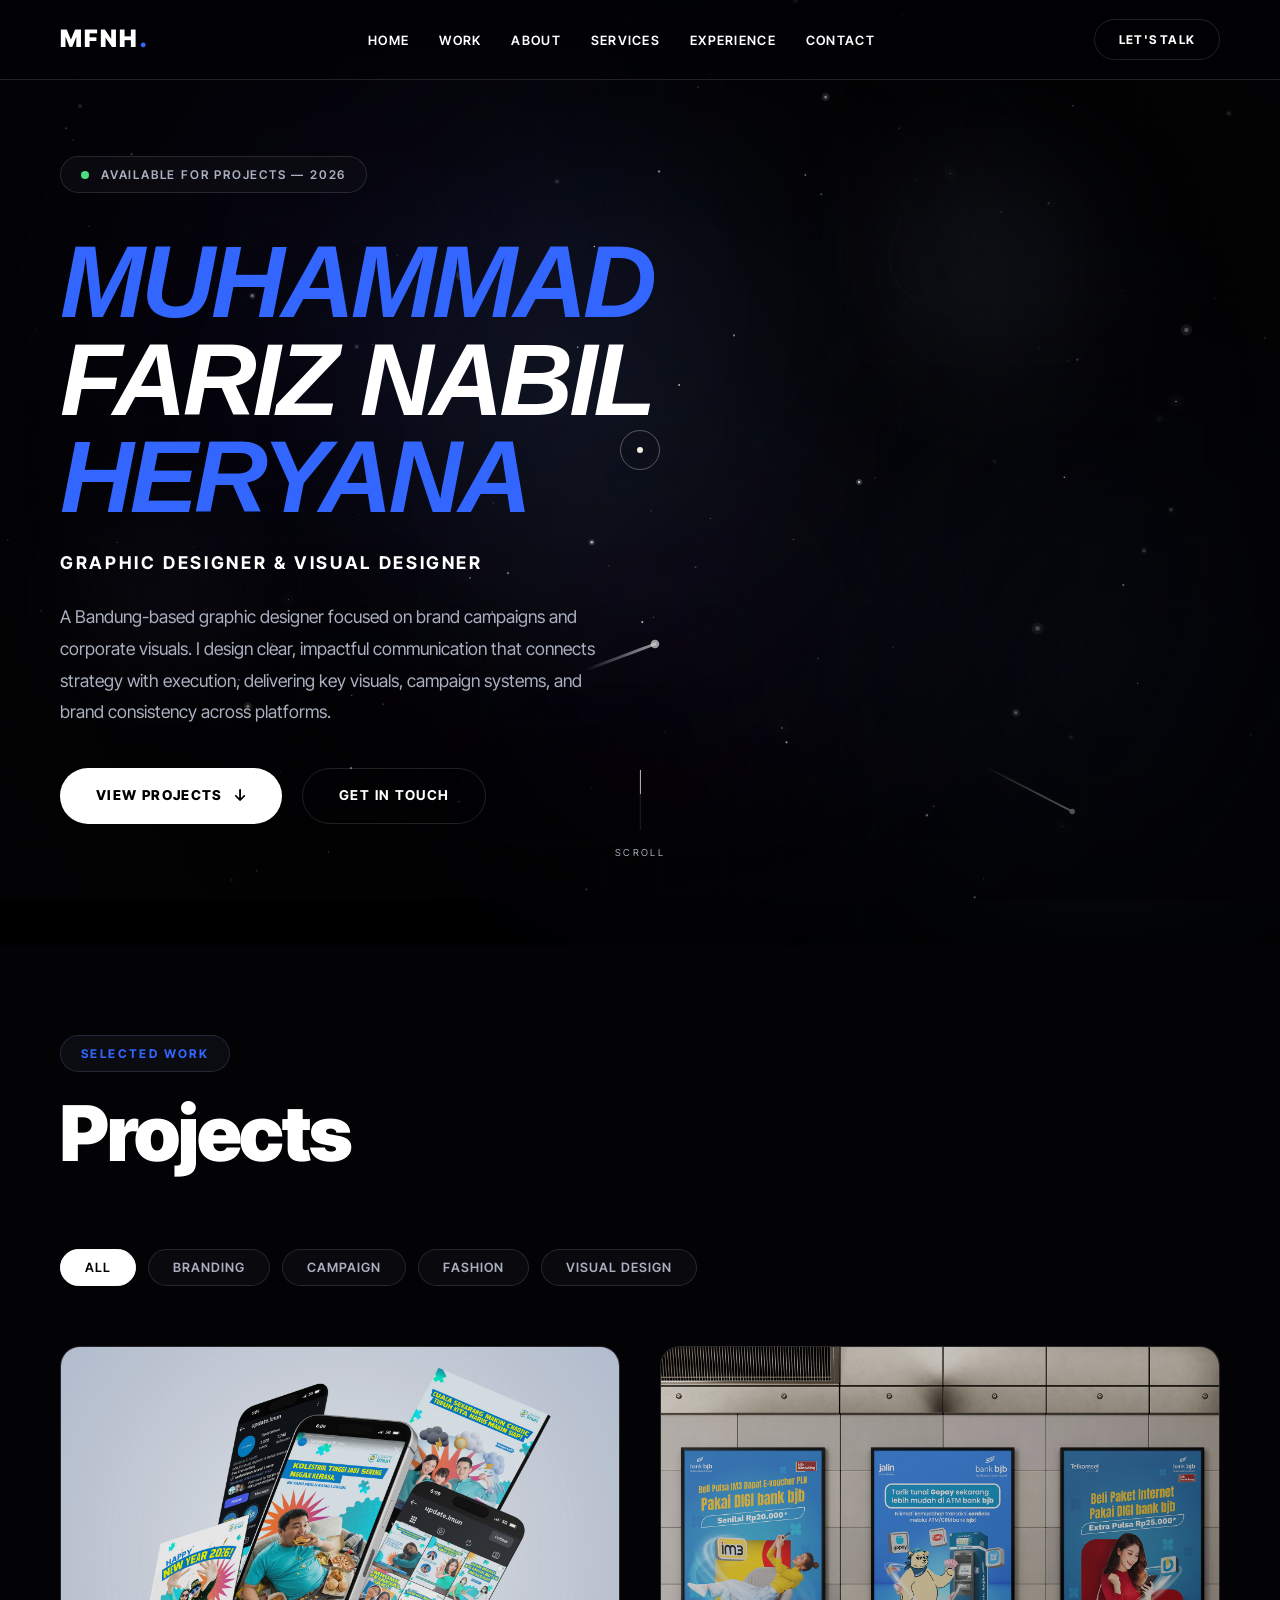
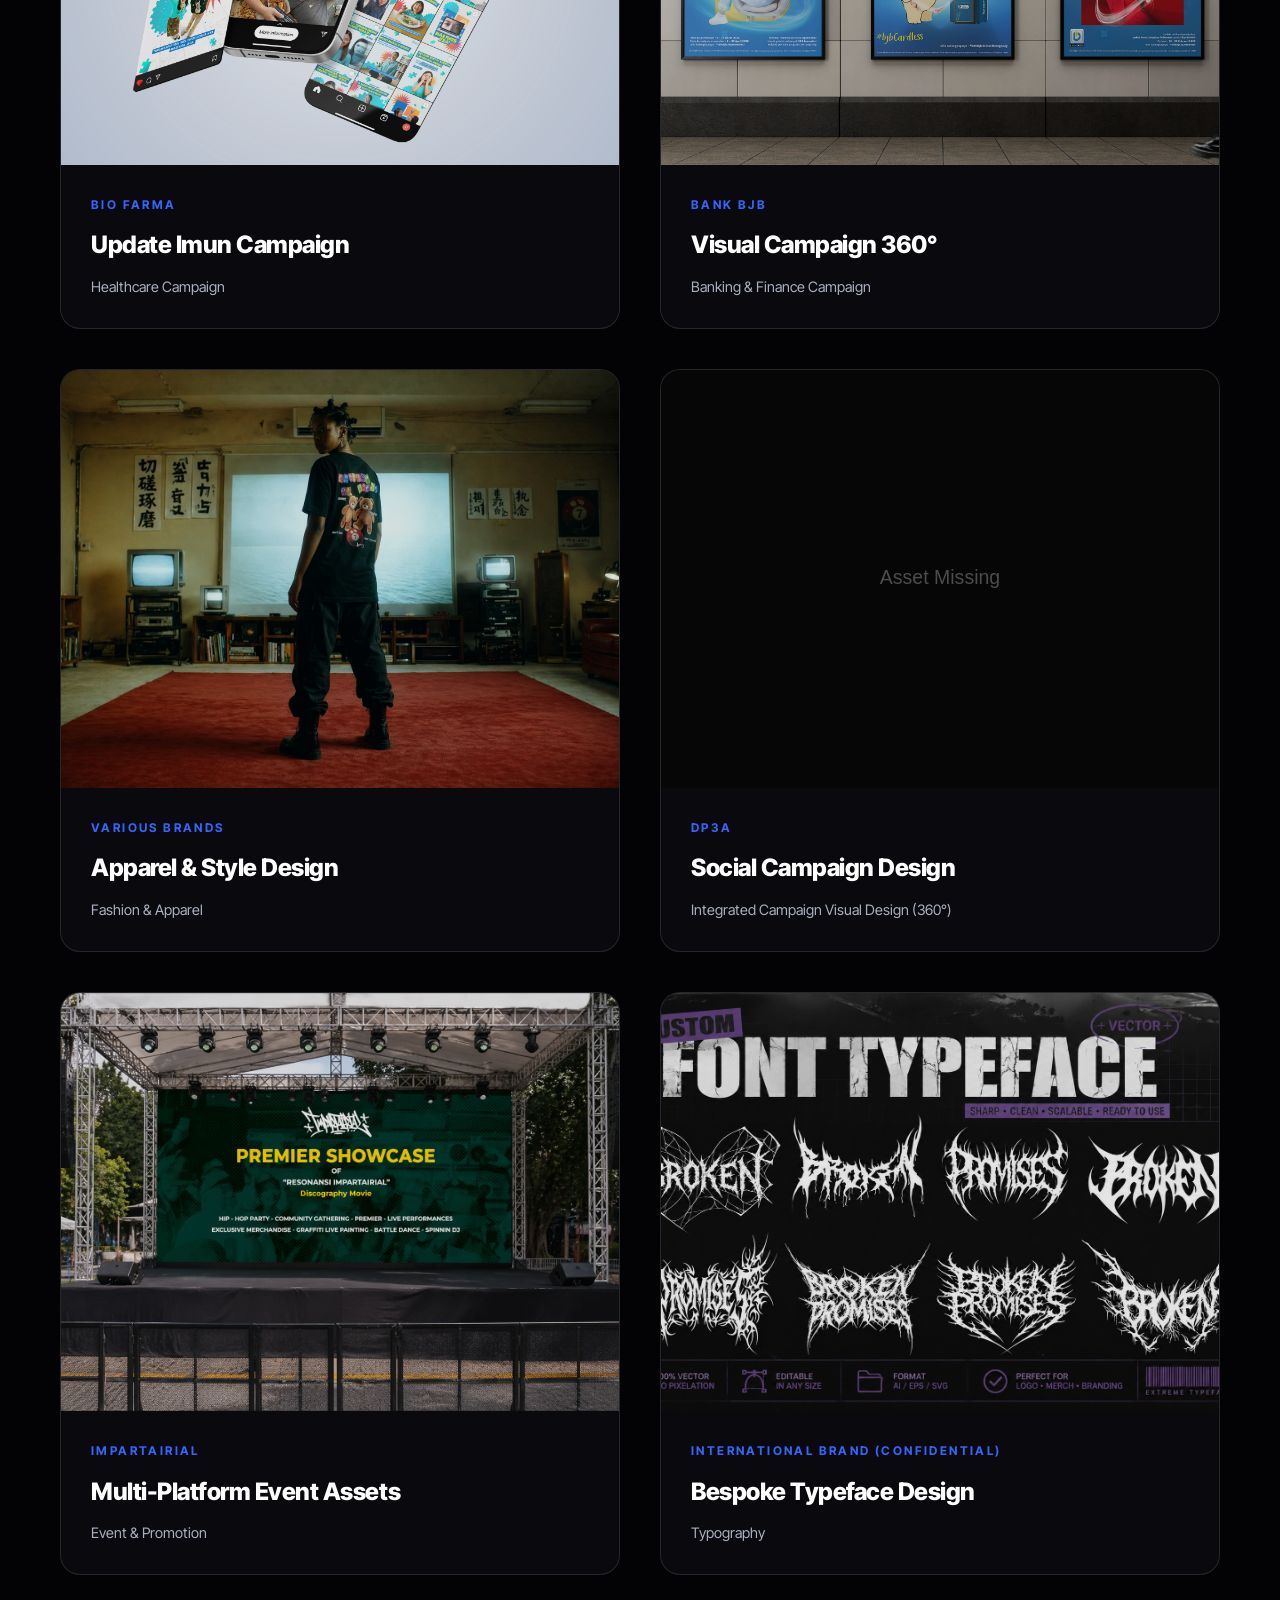
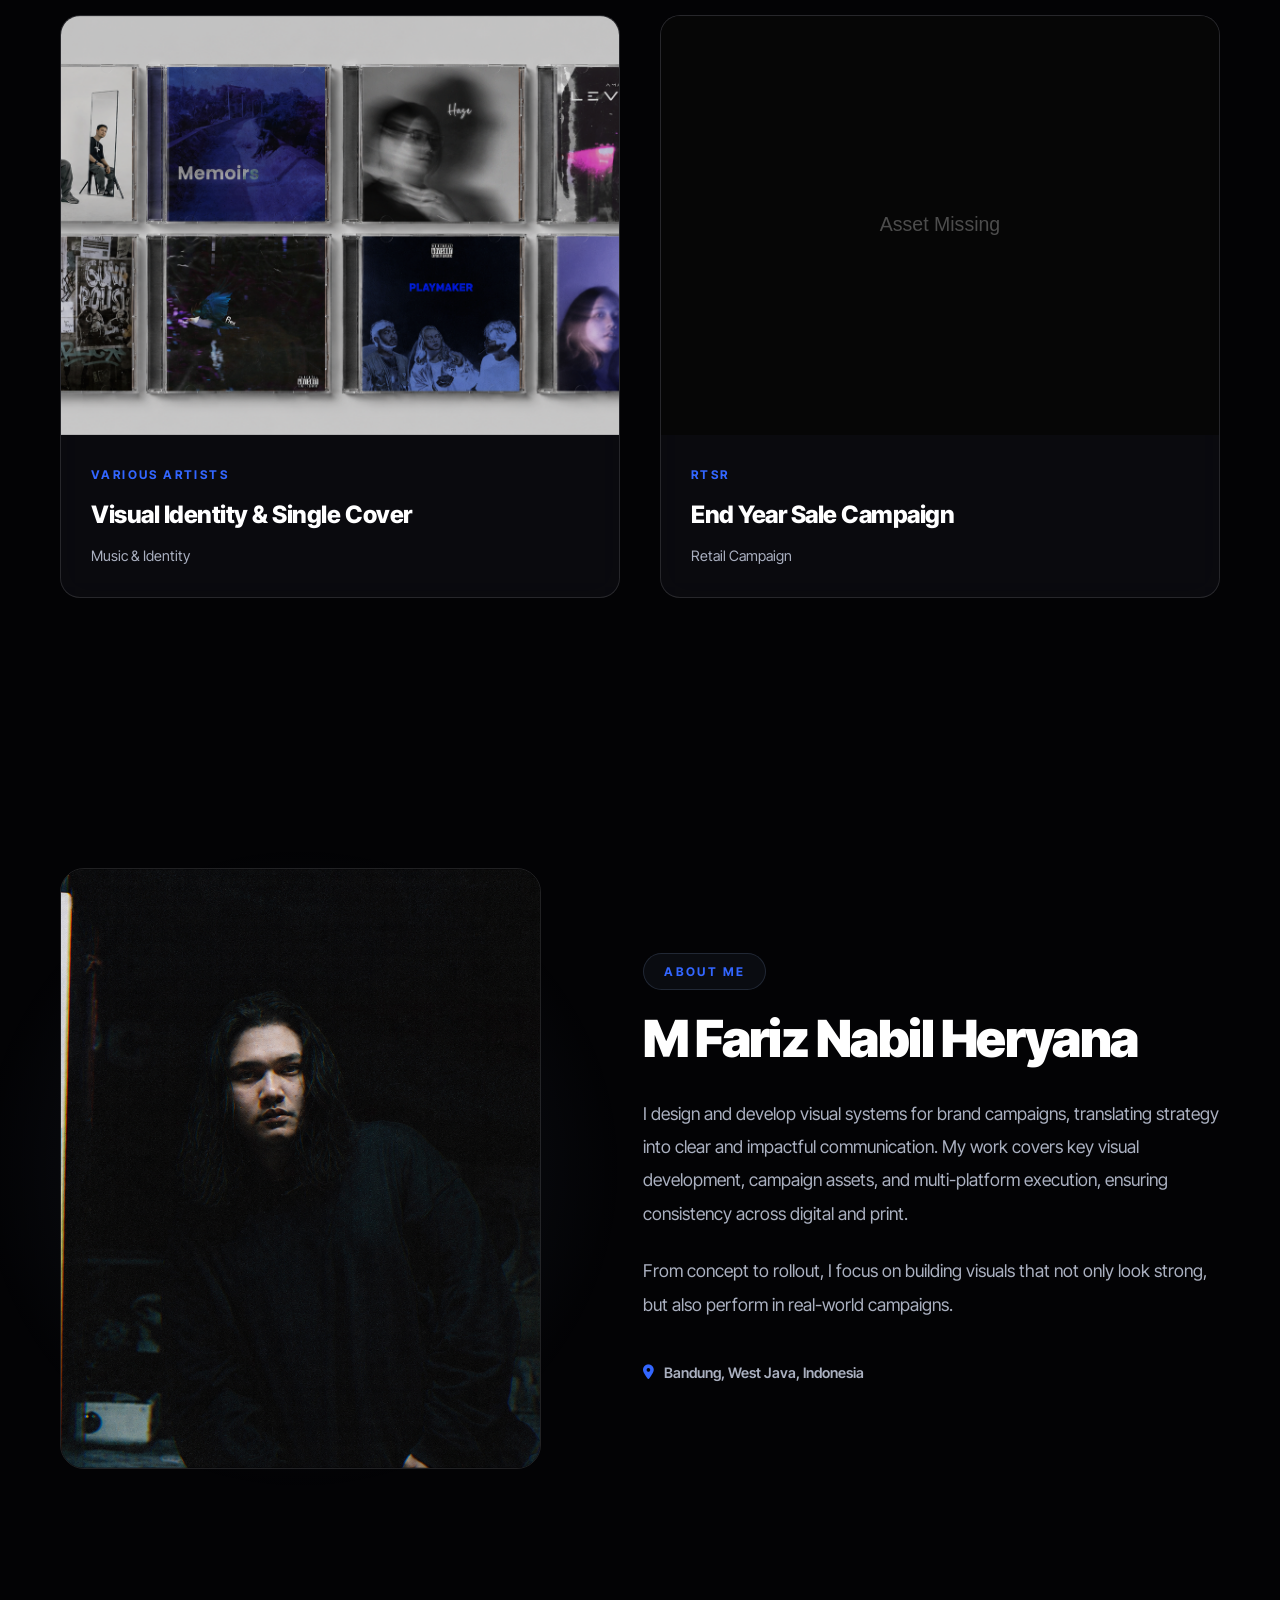
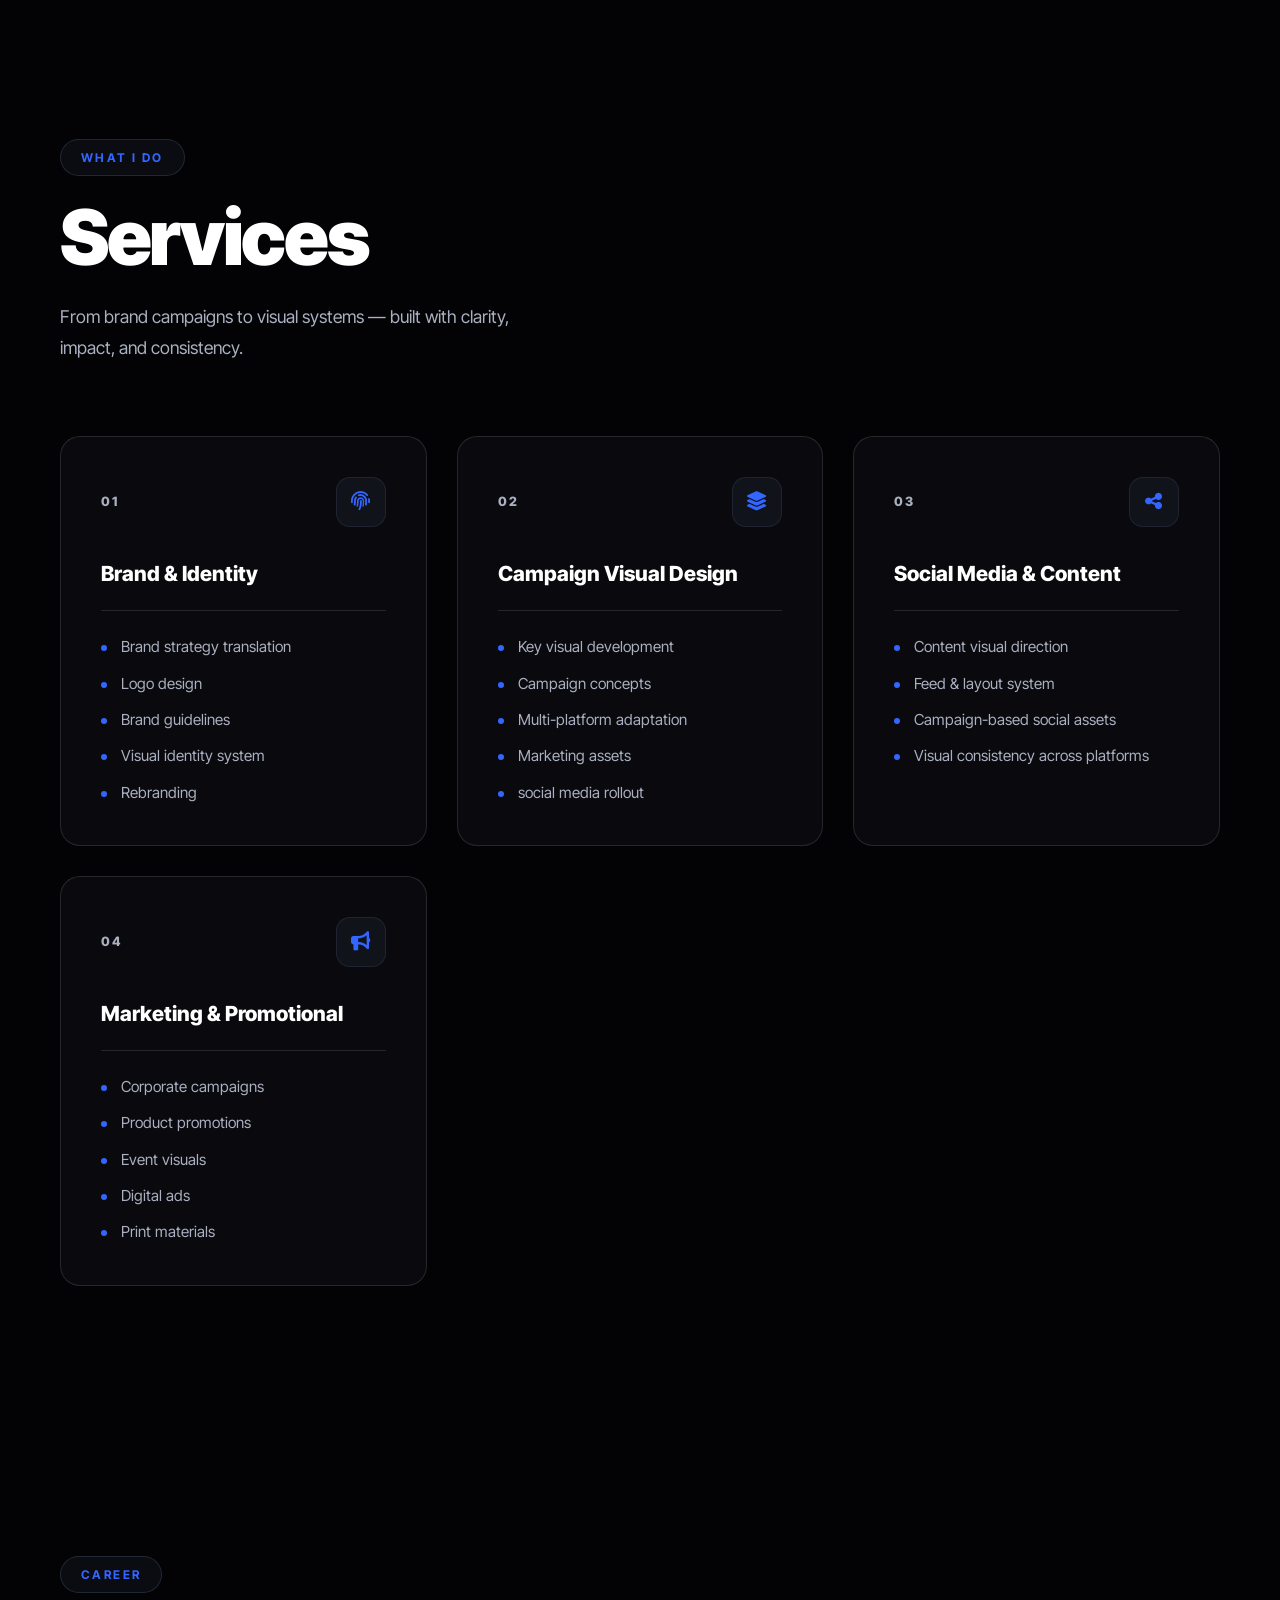
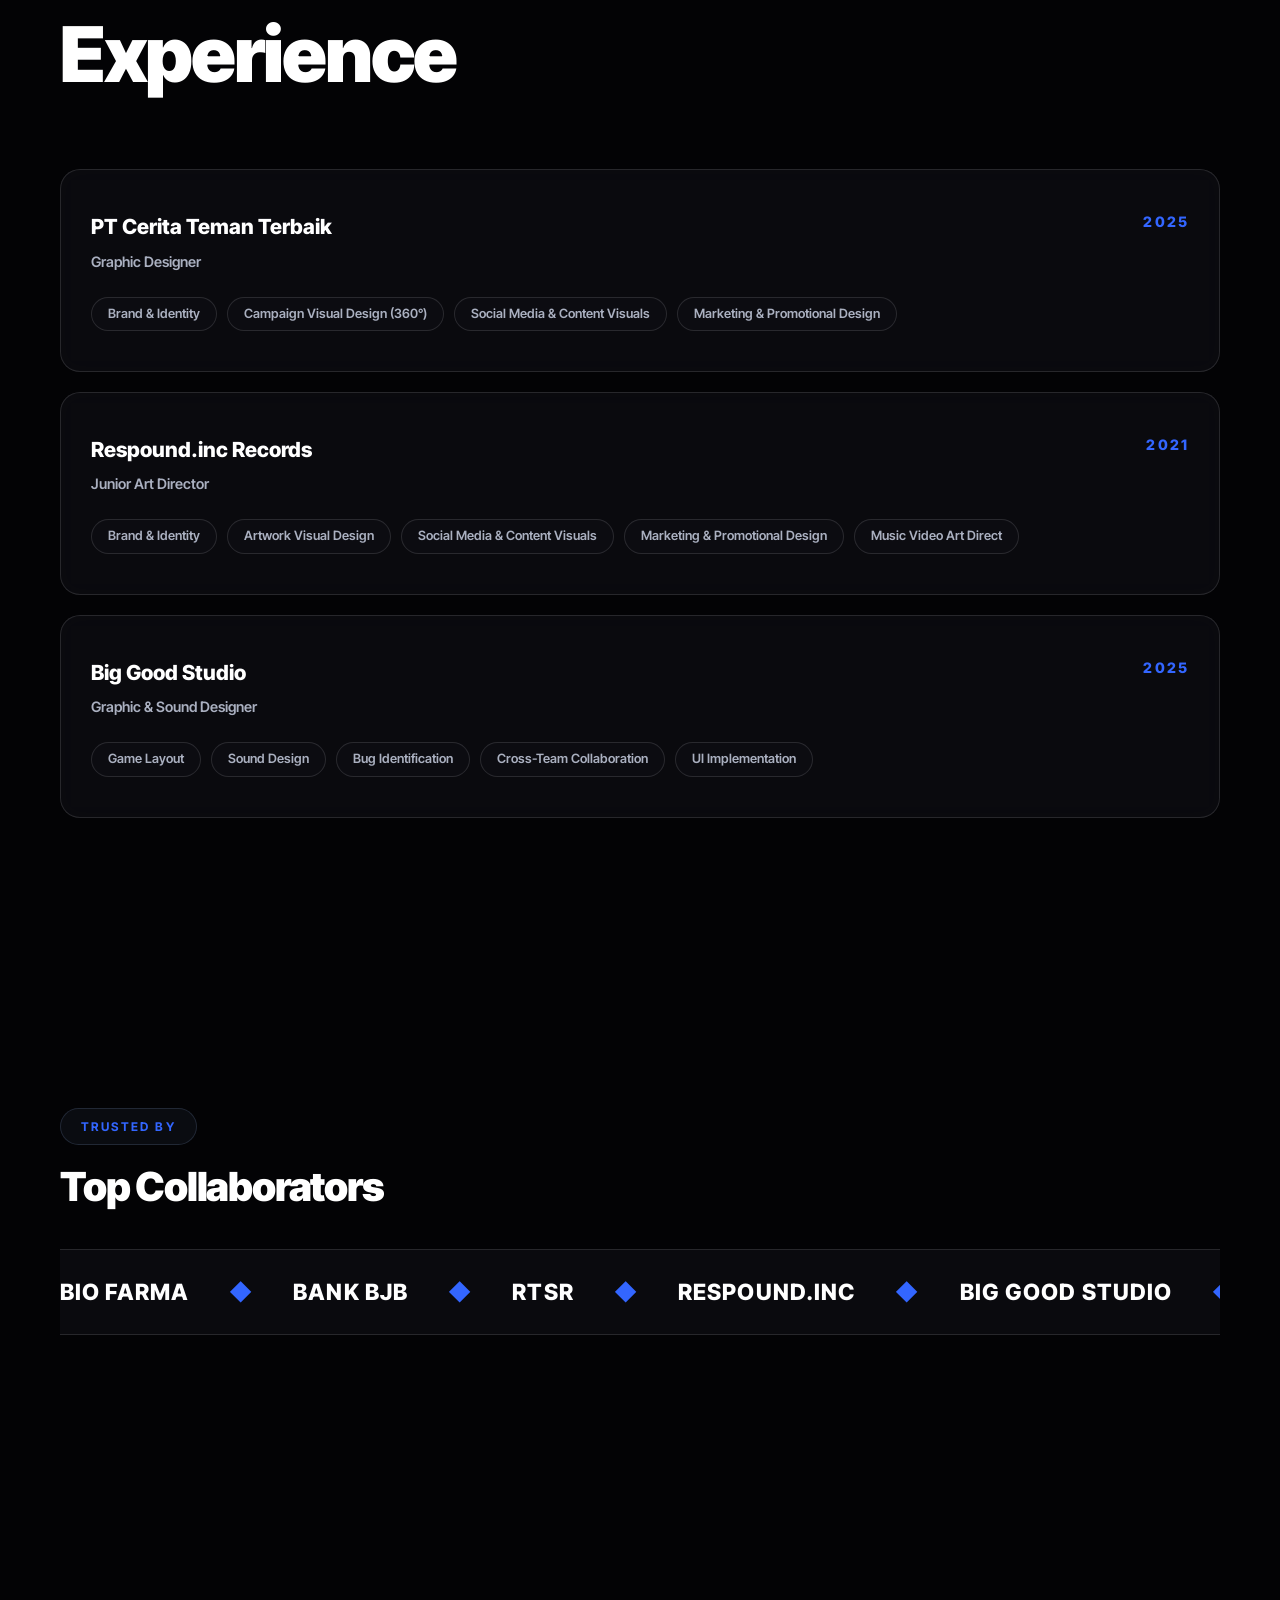
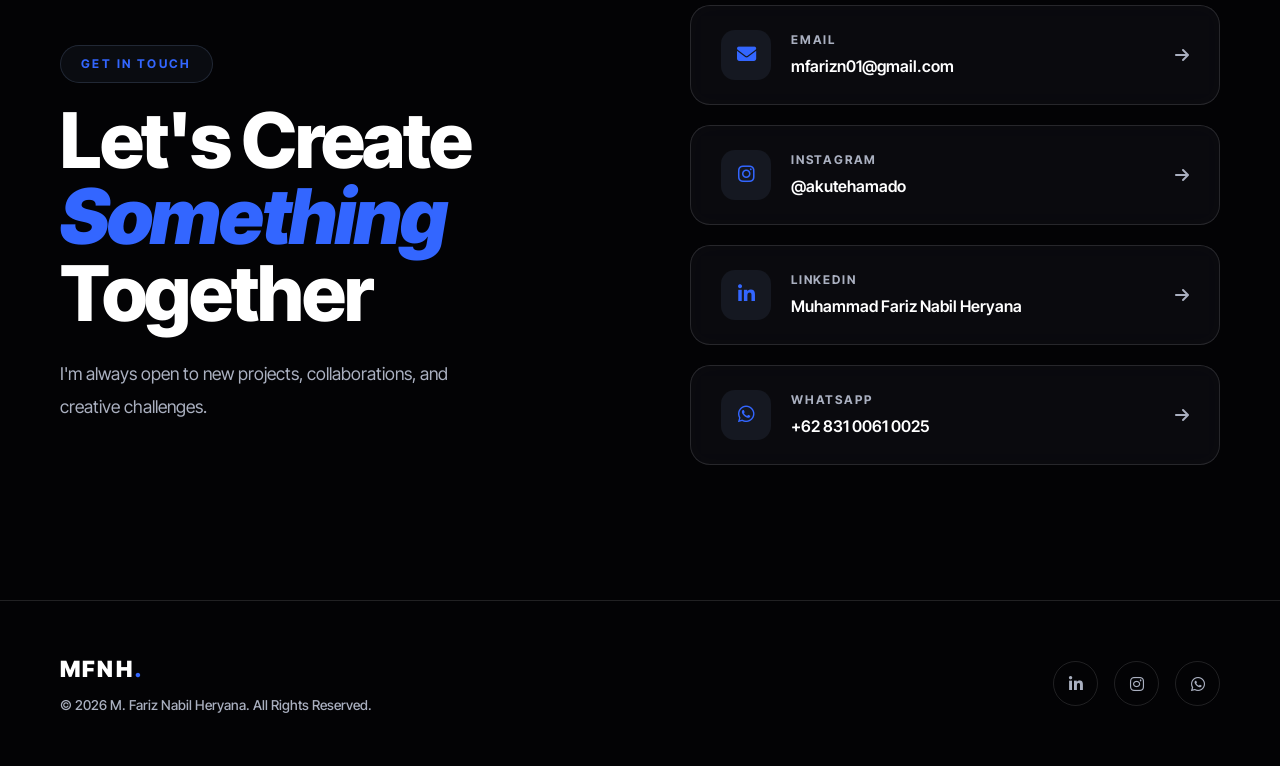
==== index.html @ 1dd6ba9d "Files Upload" ====
<!DOCTYPE html>
<html lang="en">

<head>
    <meta charset="UTF-8">
    <meta name="viewport" content="width=device-width, initial-scale=1.0">
    <title>M. Fariz Nabil Heryana | Graphic Designer & Visual Designer</title>
    <meta name="description"
        content="Portfolio of Muhammad Fariz Nabil Heryana — Bandung-based graphic designer focused on brand campaigns and corporate visuals.">
    <link rel="stylesheet" href="style.css">
    <link rel="preconnect" href="https://fonts.googleapis.com">
    <link rel="preconnect" href="https://fonts.gstatic.com" crossorigin>
    <link
        href="https://fonts.googleapis.com/css2?family=Inter+Tight:ital,wght@0,300;0,400;0,500;0,600;0,700;0,800;0,900;1,400;1,500&family=Playfair+Display:ital,wght@0,400;0,500;0,600;1,400;1,500&display=swap"
        rel="stylesheet">
    <link rel="stylesheet" href="https://cdnjs.cloudflare.com/ajax/libs/font-awesome/6.5.0/css/all.min.css">
</head>

<body>
    <!-- Loader -->
    <div id="loader" class="loader">
        <div class="loader-inner">
            <span class="loader-text">MFNH</span>
            <div class="loader-bar">
                <div class="loader-progress"></div>
            </div>
            <span class="loader-pct" id="loaderPct">INITIALIZING</span>
        </div>
    </div>

    <!-- Cosmic Atmosphere -->
    <div class="atmosphere" id="atmosphere" aria-hidden="true">
        <div class="atmo-nebula atmo-nebula-1"></div>
        <div class="atmo-nebula atmo-nebula-2"></div>
        <div class="atmo-nebula atmo-nebula-3"></div>
        <div class="atmo-nebula atmo-nebula-4"></div>
        <div class="atmo-fog atmo-fog-1"></div>
        <div class="atmo-fog atmo-fog-2"></div>
        <div class="celestial planet-1"></div>
        <div class="celestial planet-2"></div>
        <div class="celestial planet-ring"></div>
        <div class="celestial atmo-glow-1"></div>
        <div class="celestial atmo-glow-2"></div>
        <div class="star-cluster" style="top:8%;left:15%;"></div>
        <div class="star-cluster" style="top:22%;left:72%;width:1px;height:1px;opacity:0.6;"></div>
        <div class="star-cluster" style="top:45%;left:88%;width:1.5px;height:1.5px;"></div>
        <div class="star-cluster" style="top:65%;left:25%;width:1px;height:1px;opacity:0.5;"></div>
        <div class="star-cluster" style="top:78%;left:60%;width:2px;height:2px;opacity:0.3;"></div>
        <div class="star-cluster" style="top:35%;left:42%;width:1px;height:1px;opacity:0.4;"></div>
        <div class="star-cluster" style="top:12%;left:55%;width:1.5px;height:1.5px;opacity:0.35;"></div>
        <div class="star-cluster" style="top:88%;left:80%;width:1px;height:1px;opacity:0.45;"></div>
        <div class="atmo-cursor-light" id="cursorLight"></div>
    </div>
    <canvas id="particleCanvas" aria-hidden="true"></canvas>

    <!-- Cursor -->
    <div class="cursor-dot" id="cursorDot"></div>
    <div class="cursor-ring" id="cursorRing"></div>

    <!-- Navbar -->
    <nav id="navbar">
        <div class="nav-inner">
            <a href="#home" class="logo">MFNH<span>.</span></a>
            <ul class="nav-links" id="navLinks">
                <li><a href="#home">Home</a></li>
                <li><a href="#work">Work</a></li>
                <li><a href="#about">About</a></li>
                <li><a href="#services">Services</a></li>
                <li><a href="#experience">Experience</a></li>
                <li><a href="#contact">Contact</a></li>
            </ul>
            <a href="#contact" class="nav-cta">Let's Talk</a>
            <div class="burger" id="burger"><span></span><span></span><span></span></div>
        </div>
    </nav>

    <!-- Mobile Menu -->
    <div class="mobile-menu" id="mobileMenu">
        <ul class="mobile-links">
            <li><a href="#home">Home</a></li>
            <li><a href="#work">Work</a></li>
            <li><a href="#about">About</a></li>
            <li><a href="#services">Services</a></li>
            <li><a href="#experience">Experience</a></li>
            <li><a href="#contact">Contact</a></li>
        </ul>
    </div>

    <!-- ====== HERO ====== -->
    <section id="home" class="hero">
        <div class="hero-bg">
            <div class="hero-grid"></div>
            <div class="hero-vignette"></div>
        </div>
        <div class="hero-content" id="heroContent">
            <div class="hero-top">
                <div class="hero-badge" data-animate>
                    <span class="badge-pulse"></span>
                    <span>Available for Projects — 2026</span>
                </div>
            </div>
            <h1 class="hero-title" data-animate data-delay="1">
                <span class="title-line">Muhammad</span>
                <span class="title-line title-accent">Fariz Nabil</span>
                <span class="title-line">Heryana</span>
            </h1>
            <p class="hero-role" data-animate data-delay="2">Graphic Designer & Visual Designer</p>
            <p class="hero-desc" data-animate data-delay="3">A Bandung-based graphic designer focused on brand campaigns and corporate visuals. I design clear, impactful communication that connects strategy with execution, delivering key visuals, campaign systems, and brand consistency across platforms.</p>
            <div class="hero-actions" data-animate data-delay="4">
                <a href="#work" class="btn-primary">View Projects <i class="fas fa-arrow-down"></i></a>
                <a href="#contact" class="btn-ghost">Get in Touch</a>
            </div>
        </div>
        <div class="hero-scroll">
            <div class="scroll-bar">
                <div class="scroll-fill"></div>
            </div><span>Scroll</span>
        </div>
    </section>

    <!-- ====== WORK ====== -->
    <section id="work" class="section">
        <div class="container">
            <div class="section-head">
                <span class="section-tag" data-animate>Selected Work</span>
                <h2 class="section-title" data-animate data-delay="1">Projects</h2>
            </div>
            <div class="filters" data-animate data-delay="2">
                <button class="filter-btn active" data-filter="all">All</button>
                <button class="filter-btn" data-filter="branding">Branding</button>
                <button class="filter-btn" data-filter="campaign">Campaign</button>
                <button class="filter-btn" data-filter="fashion">Fashion</button>
                <button class="filter-btn" data-filter="visual">Visual Design</button>
            </div>
            <div class="project-grid" id="projectGrid"></div>
        </div>
    </section>

    <!-- Project Detail -->
    <div class="project-detail" id="projectDetail">
        <div class="detail-close" id="detailClose"><i class="fas fa-times"></i></div>
        <div class="detail-scroll">
            <div class="detail-hero" id="detailHero"></div>
            <div class="detail-body">
                <div class="detail-meta" id="detailMeta"></div>
                <p class="detail-desc" id="detailDesc"></p>
                <div class="detail-gallery" id="detailGallery"></div>
            </div>
        </div>
    </div>

    <!-- Lightbox -->
    <div class="lightbox" id="lightbox">
        <div class="lb-close" id="lightboxClose"><i class="fas fa-times"></i></div>
        <img class="lb-img" id="lightboxImg" alt="Preview">
        <div class="lb-nav">
            <button class="lb-btn" id="lbPrev"><i class="fas fa-chevron-left"></i></button>
            <button class="lb-btn" id="lbNext"><i class="fas fa-chevron-right"></i></button>
        </div>
    </div>

    <!-- ====== ABOUT ====== -->
    <section id="about" class="section about-section">
        <div class="container">
            <div class="about-layout">
                <div class="about-visual" data-animate="fade-right">
                    <div class="about-frame">
                        <img src="Assets/aboutme/profile.svg" alt="Profile Photo"
                            style="width:100%;height:100%;object-fit:cover;display:block;">
                    </div>
                    <div class="about-glow"></div>
                </div>
                <div class="about-content">
                    <span class="section-tag" data-animate>About Me</span>
                    <h2 class="about-name" data-animate data-delay="1">M Fariz Nabil Heryana</h2>
                    <p class="about-bio" data-animate data-delay="2">I design and develop visual systems for brand
                        campaigns, translating strategy into clear and impactful communication. My work covers key
                        visual development, campaign assets, and multi-platform execution, ensuring consistency across
                        digital and print.</p>
                    <p class="about-bio" data-animate data-delay="3">From concept to rollout, I focus on building
                        visuals that not only look strong, but also perform in real-world campaigns.</p>
                    <div class="about-loc" data-animate data-delay="4"><i class="fas fa-map-marker-alt"></i> Bandung,
                        West Java, Indonesia</div>
                </div>
            </div>
        </div>
    </section>

    <!-- ====== SERVICES ====== -->
    <section id="services" class="section">
        <div class="container">
            <div class="section-head">
                <span class="section-tag" data-animate>What I Do</span>
                <h2 class="section-title" data-animate data-delay="1">Services</h2>
                <p class="section-sub" data-animate data-delay="2">From brand campaigns to visual systems — built with
                    clarity, impact, and consistency.</p>
            </div>
            <div class="services-grid">
                <div class="svc" data-animate>
                    <div class="svc-header">
                        <span class="svc-n">01</span>
                        <div class="svc-icon"><i class="fas fa-fingerprint"></i></div>
                    </div>
                    <h3>Brand & Identity</h3>
                    <div class="svc-line"></div>
                    <ul>
                        <li>Brand strategy translation</li>
                        <li>Logo design</li>
                        <li>Brand guidelines</li>
                        <li>Visual identity system</li>
                        <li>Rebranding</li>
                    </ul>
                </div>
                <div class="svc" data-animate data-delay="1">
                    <div class="svc-header">
                        <span class="svc-n">02</span>
                        <div class="svc-icon"><i class="fas fa-layer-group"></i></div>
                    </div>
                    <h3>Campaign Visual Design</h3>
                    <div class="svc-line"></div>
                    <ul>
                        <li>Key visual development</li>
                        <li>Campaign concepts</li>
                        <li>Multi-platform adaptation</li>
                        <li>Marketing assets</li>
                        <li>social media rollout</li>
                    </ul>
                </div>
                <div class="svc" data-animate data-delay="2">
                    <div class="svc-header">
                        <span class="svc-n">03</span>
                        <div class="svc-icon"><i class="fas fa-share-nodes"></i></div>
                    </div>
                    <h3>Social Media & Content</h3>
                    <div class="svc-line"></div>
                    <ul>
                        <li>Content visual direction</li>
                        <li>Feed & layout system</li>
                        <li>Campaign-based social assets</li>
                        <li>Visual consistency across platforms</li>
                    </ul>
                </div>
                <div class="svc" data-animate data-delay="3">
                    <div class="svc-header">
                        <span class="svc-n">04</span>
                        <div class="svc-icon"><i class="fas fa-bullhorn"></i></div>
                    </div>
                    <h3>Marketing & Promotional</h3>
                    <div class="svc-line"></div>
                    <ul>
                        <li>Corporate campaigns</li>
                        <li>Product promotions</li>
                        <li>Event visuals</li>
                        <li>Digital ads</li>
                        <li>Print materials</li>
                    </ul>
                </div>
            </div>
        </div>
    </section>

    <!-- ====== EXPERIENCE ====== -->
    <section id="experience" class="section exp-section">
        <div class="container">
            <div class="section-head">
                <span class="section-tag" data-animate>Career</span>
                <h2 class="section-title" data-animate data-delay="1">Experience</h2>
            </div>
            <div class="exp-list">
                <div class="exp-item" data-animate>
                    <div class="exp-top">
                        <div>
                            <h3>PT Cerita Teman Terbaik</h3><span class="exp-role">Graphic Designer</span>
                        </div>
                        <span class="exp-yr">2025</span>
                    </div>
                    <div class="exp-tags"><span>Brand & Identity</span><span>Campaign Visual Design
                            (360°)</span><span>Social Media & Content Visuals</span><span>Marketing & Promotional
                            Design</span></div>
                </div>
                <div class="exp-item" data-animate>
                    <div class="exp-top">
                        <div>
                            <h3>Respound.inc Records</h3><span class="exp-role">Junior Art Director</span>
                        </div>
                        <span class="exp-yr">2021</span>
                    </div>
                    <div class="exp-tags"><span>Brand & Identity</span><span>Artwork Visual Design</span><span>Social
                            Media & Content Visuals</span><span>Marketing & Promotional Design</span><span>Music Video
                            Art Direct</span></div>
                </div>
                <div class="exp-item" data-animate>
                    <div class="exp-top">
                        <div>
                            <h3>Big Good Studio</h3><span class="exp-role">Graphic & Sound Designer</span>
                        </div>
                        <span class="exp-yr">2025</span>
                    </div>
                    <div class="exp-tags"><span>Game Layout</span><span>Sound Design</span><span>Bug
                            Identification</span><span>Cross-Team Collaboration</span><span>UI Implementation</span>
                    </div>
                </div>
            </div>
        </div>
    </section>

    <!-- ====== COLLABORATORS ====== -->
    <section class="section collab-section">
        <div class="container">
            <div class="section-head" style="margin-bottom: 40px;">
                <span class="section-tag" data-animate>Trusted By</span>
                <h2 class="section-title" style="font-size: 2.5rem;" data-animate data-delay="1">Top Collaborators</h2>
            </div>
            <div class="marquee" data-animate data-delay="2">
                <div class="marquee-track">
                    <span>Bio Farma</span><span class="mdot">◆</span>
                    <span>Bank BJB</span><span class="mdot">◆</span>
                    <span>RTSR</span><span class="mdot">◆</span>
                    <span>Respound.inc</span><span class="mdot">◆</span>
                    <span>Big Good Studio</span><span class="mdot">◆</span>
                    <span>Telkomsel</span><span class="mdot">◆</span>
                    <span>IM3</span><span class="mdot">◆</span>
                    <span>BUMN</span><span class="mdot">◆</span>
                    <span>GoPay</span><span class="mdot">◆</span>
                    <!-- duplicate -->
                    <span>Bio Farma</span><span class="mdot">◆</span>
                    <span>Bank BJB</span><span class="mdot">◆</span>
                    <span>RTSR</span><span class="mdot">◆</span>
                    <span>Respound.inc</span><span class="mdot">◆</span>
                    <span>Big Good Studio</span><span class="mdot">◆</span>
                    <span>Telkomsel</span><span class="mdot">◆</span>
                    <span>IM3</span><span class="mdot">◆</span>
                    <span>BUMN</span><span class="mdot">◆</span>
                    <span>GoPay</span><span class="mdot">◆</span>
                </div>
            </div>
        </div>
    </section>

    <!-- ====== CONTACT ====== -->
    <section id="contact" class="section contact-section">
        <div class="container">
            <div class="contact-layout">
                <div class="contact-left">
                    <span class="section-tag" data-animate>Get in Touch</span>
                    <h2 class="contact-heading" data-animate data-delay="1">Let's Create<br><em>Something</em>Together
                    </h2>
                    <p class="contact-sub" data-animate data-delay="2">I'm always open to new projects, collaborations,
                        and creative challenges.</p>
                </div>
                <div class="contact-right">
                    <div class="contact-links" data-animate data-delay="2">
                        <a href="mailto:mfarizn01@gmail.com" class="cl" id="contact-email">
                            <div class="cl-icon"><i class="fas fa-envelope"></i></div>
                            <div class="cl-info"><small>Email</small><span>mfarizn01@gmail.com</span></div>
                            <i class="fas fa-arrow-right cl-arrow"></i>
                        </a>
                        <a href="https://www.instagram.com/akutehamado" target="_blank" rel="noopener" class="cl"
                            id="contact-ig">
                            <div class="cl-icon"><i class="fab fa-instagram"></i></div>
                            <div class="cl-info"><small>Instagram</small><span>@akutehamado</span></div>
                            <i class="fas fa-arrow-right cl-arrow"></i>
                        </a>
                        <a href="https://www.linkedin.com/in/muhammad-fariz-nabil-heryana-742bb1410/" target="_blank"
                            rel="noopener" class="cl" id="contact-li">
                            <div class="cl-icon"><i class="fab fa-linkedin-in"></i></div>
                            <div class="cl-info"><small>LinkedIn</small><span>Muhammad Fariz Nabil Heryana</span></div>
                            <i class="fas fa-arrow-right cl-arrow"></i>
                        </a>
                        <a href="https://wa.me/6283100610025" target="_blank" rel="noopener" class="cl" id="contact-wa">
                            <div class="cl-icon"><i class="fab fa-whatsapp"></i></div>
                            <div class="cl-info"><small>WhatsApp</small><span>+62 831 0061 0025</span></div>
                            <i class="fas fa-arrow-right cl-arrow"></i>
                        </a>
                    </div>
                </div>
            </div>
        </div>
    </section>

    <!-- Footer -->
    <footer class="footer">
        <div class="container">
            <div class="footer-inner">
                <div>
                    <a href="#home" class="footer-logo">MFNH<span>.</span></a>
                    <p class="footer-copy">&copy; 2026 M. Fariz Nabil Heryana. All Rights Reserved.</p>
                </div>
                <div class="footer-socials">
                    <a href="https://www.linkedin.com/in/muhammad-fariz-nabil-heryana-742bb1410/" target="_blank"
                        rel="noopener" aria-label="LinkedIn"><i class="fab fa-linkedin-in"></i></a>
                    <a href="https://www.instagram.com/akutehamado" target="_blank" rel="noopener"
                        aria-label="Instagram"><i class="fab fa-instagram"></i></a>
                    <a href="https://wa.me/6283100610025" target="_blank" rel="noopener" aria-label="WhatsApp"><i
                            class="fab fa-whatsapp"></i></a>
                </div>
            </div>
        </div>
    </footer>
    <script src="script.js"></script>
</body>

</html>
---- style.css ----
/* ===== DESIGN TOKENS ===== */
:root {
    --bg-base: #030305;
    --bg-surface: rgba(15, 15, 20, 0.65);
    --border-glass: rgba(255, 255, 255, 0.12);
    --text-main: #ffffff;
    --text-muted: #aab0c0;
    --accent-blue: #3366ff;
    --font-sans: 'Inter Tight', sans-serif;
    --font-serif: 'Playfair Display', serif;
}

*, *::before, *::after { margin: 0; padding: 0; box-sizing: border-box; }
html { scroll-behavior: smooth; }
body { font-family: var(--font-sans); background: var(--bg-base); color: var(--text-main); overflow-x: hidden; -webkit-font-smoothing: antialiased; line-height: 1.6; }
a { text-decoration: none; color: inherit; }
ul { list-style: none; }
button { font-family: inherit; cursor: pointer; }

/* ===== LOADER ===== */
.loader { position: fixed; inset: 0; background: #000; z-index: 9999; display: flex; align-items: center; justify-content: center; transition: opacity 1.5s cubic-bezier(0.16, 1, 0.3, 1), visibility 1.5s; }
.loader.fade-out { opacity: 0; visibility: hidden; }
.loader-inner { text-align: center; }
.loader-text { font-size: 3rem; font-weight: 900; letter-spacing: 0.1em; margin-bottom: 20px; display: block; }
.loader-bar { width: 200px; height: 2px; background: rgba(255, 255, 255, 0.1); margin: 0 auto 15px; position: relative; overflow: hidden; }
.loader-progress { height: 100%; width: 0%; background: #fff; transition: width 0.3s; }
.loader-pct { font-size: 0.7rem; letter-spacing: 0.2em; text-transform: uppercase; color: var(--text-muted); }

/* ===== COSMIC ATMOSPHERE ===== */
.atmosphere {
    position: fixed; top: -5%; left: -5%; width: 110%; height: 110%; z-index: -1;
    overflow: hidden; pointer-events: none;
    background: #000;
}
.atmo-nebula { position: absolute; filter: blur(60px); border-radius: 50%; opacity: 0.6; mix-blend-mode: screen; }
.atmo-nebula-1 { width: 80vw; height: 80vw; top: -20%; left: -10%; background: radial-gradient(circle, rgba(16, 10, 42, 0.8) 0%, transparent 70%); }
.atmo-nebula-2 { width: 60vw; height: 60vw; bottom: -10%; right: -10%; background: radial-gradient(circle, rgba(20, 35, 65, 0.6) 0%, transparent 70%); }
.atmo-nebula-3 { width: 50vw; height: 50vw; top: 40%; left: 30%; background: radial-gradient(circle, rgba(30, 15, 50, 0.4) 0%, transparent 60%); }
.atmo-nebula-4 { width: 70vw; height: 70vw; top: -10%; right: 20%; background: radial-gradient(circle, rgba(10, 25, 40, 0.5) 0%, transparent 70%); }
.atmo-fog { position: absolute; filter: blur(100px); border-radius: 50%; mix-blend-mode: overlay; opacity: 0.4; }
.atmo-fog-1 { width: 100vw; height: 100vw; top: 20%; left: -20%; background: radial-gradient(circle, rgba(60, 120, 255, 0.2) 0%, transparent 70%); }
.atmo-fog-2 { width: 90vw; height: 90vw; bottom: 10%; right: -20%; background: radial-gradient(circle, rgba(180, 80, 255, 0.15) 0%, transparent 70%); }
.celestial { position: absolute; border-radius: 50%; opacity: 0.8; }
.planet-1 {
    width: 45vw; height: 45vw; top: -15%; right: -15%;
    background: url('Assets/background/planet-1.svg') no-repeat center center / contain;
    filter: drop-shadow(0 0 80px rgba(100, 150, 255, 0.1));
}
.planet-2 {
    width: 25vw; height: 25vw; bottom: 15%; left: -5%;
    background: url('Assets/background/planet-2.svg') no-repeat center center / contain;
    filter: drop-shadow(0 0 60px rgba(150, 100, 255, 0.15));
}
.planet-ring { width: 65vw; height: 65vw; top: -25%; right: -25%; border-radius: 50%; border: 1px solid rgba(255, 255, 255, 0.03); transform: rotateX(70deg) rotateY(-20deg); pointer-events: none; }
.atmo-glow-1 { width: 400px; height: 400px; top: 10%; right: 10%; background: radial-gradient(circle, rgba(160, 196, 255, 0.15) 0%, transparent 60%); filter: blur(40px); mix-blend-mode: screen; }
.atmo-glow-2 { width: 300px; height: 300px; bottom: 20%; left: 5%; background: radial-gradient(circle, rgba(200, 160, 255, 0.1) 0%, transparent 60%); filter: blur(30px); mix-blend-mode: screen; }
.star-cluster { position: absolute; background: #fff; border-radius: 50%; box-shadow: 0 0 10px 2px rgba(255,255,255,0.4); }
.atmo-cursor-light { position: absolute; width: 600px; height: 600px; border-radius: 50%; background: radial-gradient(circle, rgba(160, 196, 255, 0.05) 0%, transparent 70%); pointer-events: none; transform: translate(-50%, -50%); transition: opacity 0.3s ease; mix-blend-mode: screen; }

/* Canvas particles */
#particleCanvas { position: fixed; inset: 0; z-index: -1; pointer-events: none; opacity: 0.8; }

/* ===== CURSOR ===== */
.cursor-dot { position: fixed; width: 6px; height: 6px; background: #fff; border-radius: 50%; pointer-events: none; z-index: 10000; transform: translate(-50%, -50%); transition: width 0.3s, height 0.3s, opacity 0.3s; mix-blend-mode: difference; }
.cursor-ring { position: fixed; width: 40px; height: 40px; border: 1px solid rgba(255, 255, 255, 0.3); border-radius: 50%; pointer-events: none; z-index: 9999; transform: translate(-50%, -50%); transition: width 0.3s, height 0.3s, border-color 0.3s, opacity 0.3s; }
.cursor-dot.hover { width: 60px; height: 60px; opacity: 0.2; }
.cursor-ring.hover { width: 80px; height: 80px; border-color: transparent; opacity: 0; }

/* ===== GENERAL CLASSES & LAYOUT ===== */
.container { max-width: 1400px; margin: 0 auto; padding: 0 clamp(20px, 5vw, 60px); }
.hide-mobile { }
@media (max-width: 768px) { .hide-mobile { display: none; } }

/* ===== NAVBAR ===== */
#navbar { position: fixed; top: 0; left: 0; width: 100%; padding: 0 clamp(20px, 5vw, 60px); z-index: 500; display: flex; align-items: center; justify-content: space-between; height: 80px; backdrop-filter: blur(20px); background: rgba(3, 3, 5, 0.6); border-bottom: 1px solid var(--border-glass); transition: transform 0.4s ease; }
.nav-inner { display: flex; align-items: center; justify-content: space-between; width: 100%; }
.logo { font-size: 1.5rem; font-weight: 900; letter-spacing: 0.1em; }
.logo span { color: var(--accent-blue); }
.nav-links { display: flex; gap: 30px; }
.nav-links li { }
.nav-links a { font-size: 0.8rem; font-weight: 600; letter-spacing: 0.1em; text-transform: uppercase; color: var(--text-main); transition: color 0.3s ease; }
.nav-links a:hover { color: var(--accent-blue); }
.nav-cta { padding: 10px 24px; border: 1px solid var(--border-glass); border-radius: 100px; font-size: 0.75rem; font-weight: 700; letter-spacing: 0.1em; text-transform: uppercase; transition: all 0.3s ease; }
.nav-cta:hover { background: #fff; color: #000; border-color: #fff; }
.burger { display: none; flex-direction: column; gap: 5px; cursor: pointer; padding: 10px; }
.burger span { display: block; width: 24px; height: 2px; background: #fff; transition: 0.3s; }
@media (max-width: 768px) {
    .nav-links, .nav-cta { display: none; }
    .burger { display: flex; }
}

/* Mobile Menu */
.mobile-menu { position: fixed; inset: 0; background: rgba(3, 3, 5, 0.98); z-index: 499; display: flex; align-items: center; justify-content: center; opacity: 0; visibility: hidden; transition: all 0.4s ease; }
.mobile-menu.open { opacity: 1; visibility: visible; }
.mobile-links { text-align: center; display: flex; flex-direction: column; gap: 30px; }
.mobile-links a { font-size: 2rem; font-weight: 800; letter-spacing: 0.05em; text-transform: uppercase; }

/* ===== HERO SECTION ===== */
.hero { min-height: 100vh; position: relative; display: flex; align-items: center; padding-top: 80px; }
.hero-bg { position: absolute; inset: 0; z-index: 0; overflow: hidden; }
.hero-grid { position: absolute; inset: 0; background-image: linear-gradient(rgba(255, 255, 255, 0.02) 1px, transparent 1px), linear-gradient(90deg, rgba(255, 255, 255, 0.02) 1px, transparent 1px); background-size: 60px 60px; opacity: 0.5; }
.hero-vignette { position: absolute; inset: 0; background: radial-gradient(circle at center, transparent 30%, var(--bg-base) 100%); }
.hero-content { position: relative; z-index: 10; max-width: 1400px; margin: 0 auto; padding: 0 clamp(20px, 5vw, 60px); width: 100%; }
.hero-top { margin-bottom: 40px; }
.hero-badge { display: inline-flex; align-items: center; gap: 12px; padding: 8px 20px; background: var(--bg-surface); border: 1px solid var(--border-glass); border-radius: 100px; font-size: 0.75rem; font-weight: 600; letter-spacing: 0.15em; text-transform: uppercase; color: var(--text-muted); backdrop-filter: blur(12px); -webkit-backdrop-filter: blur(12px); }
.badge-pulse { width: 8px; height: 8px; border-radius: 50%; background: #4ade80; animation: pulse 2s infinite ease-in-out; }
@keyframes pulse { 0%, 100% { opacity: 1; transform: scale(1); } 50% { opacity: 0.4; transform: scale(0.8); } }
.hero-title {
    font-family: 'Helvetica Neue', Helvetica, Arial, sans-serif;
    font-size: clamp(3.5rem, 8vw, 8rem);
    font-weight: 800;
    line-height: 0.95;
    letter-spacing: -0.04em;
    margin-bottom: 24px;
    text-transform: uppercase;
}
.title-line { display: block; font-style: italic; }
.title-line:nth-child(1) { color: var(--accent-blue); }
.title-line:nth-child(3) { color: var(--accent-blue); }
.title-accent {
    color: var(--text-main);
    font-family: 'Helvetica Neue', Helvetica, Arial, sans-serif;
    font-style: italic;
    font-weight: 800;
    text-transform: uppercase;
    padding-left: 0;
    font-size: 1em;
    display: block;
    margin-top: 0;
    margin-bottom: 0;
}
.hero-role { font-size: 1.1rem; font-weight: 700; letter-spacing: 0.15em; text-transform: uppercase; color: var(--text-main); margin-bottom: 24px; }
.hero-desc { font-size: 1.1rem; line-height: 1.8; color: var(--text-muted); max-width: 550px; margin-bottom: 40px; }
.hero-actions { display: flex; gap: 20px; flex-wrap: wrap; }
.btn-primary { display: inline-flex; align-items: center; gap: 12px; padding: 16px 36px; background: #fff; color: #000; font-size: 0.85rem; font-weight: 800; letter-spacing: 0.1em; text-transform: uppercase; border-radius: 100px; transition: all 0.3s cubic-bezier(0.16, 1, 0.3, 1); }
.btn-primary:hover { transform: translateY(-4px); box-shadow: 0 15px 30px rgba(255, 255, 255, 0.15); }
.btn-ghost { display: inline-flex; align-items: center; justify-content: center; padding: 16px 36px; background: transparent; color: #fff; border: 1px solid var(--border-glass); font-size: 0.85rem; font-weight: 700; letter-spacing: 0.1em; text-transform: uppercase; border-radius: 100px; transition: all 0.3s ease; }
.btn-ghost:hover { background: var(--bg-surface); border-color: rgba(255, 255, 255, 0.3); }
.hero-scroll { position: absolute; bottom: 40px; left: 50%; transform: translateX(-50%); display: flex; flex-direction: column; align-items: center; gap: 15px; }
.scroll-bar { width: 1px; height: 60px; background: var(--border-glass); position: relative; overflow: hidden; }
.scroll-fill { position: absolute; top: 0; left: 0; width: 100%; height: 40%; background: #fff; animation: scrollAnim 2s cubic-bezier(0.65, 0, 0.35, 1) infinite; }
@keyframes scrollAnim { 0% { transform: translateY(-100%); } 100% { transform: translateY(250%); } }
.hero-scroll span { font-size: 0.6rem; letter-spacing: 0.25em; text-transform: uppercase; color: var(--text-muted); }

/* ===== SECTIONS COMMON ===== */
.section { padding: clamp(100px, 15vh, 180px) 0; position: relative; }
.section-head { margin-bottom: clamp(60px, 8vh, 100px); }
.section-tag { display: inline-block; font-size: 0.75rem; font-weight: 700; letter-spacing: 0.2em; text-transform: uppercase; color: var(--accent-blue); margin-bottom: 20px; padding: 8px 20px; border: 1px solid rgba(160, 196, 255, 0.15); border-radius: 100px; background: rgba(160, 196, 255, 0.05); }
.section-title { font-size: clamp(3rem, 6vw, 5rem); font-weight: 900; letter-spacing: -0.03em; line-height: 1.1; }
.section-sub { font-size: 1.1rem; color: var(--text-muted); margin-top: 20px; max-width: 500px; line-height: 1.8; }

/* ===== WORK FILTERS ===== */
.filters { display: flex; gap: 12px; flex-wrap: wrap; margin-bottom: 60px; }
.filter-btn { padding: 10px 24px; background: var(--bg-surface); border: 1px solid var(--border-glass); border-radius: 100px; color: var(--text-muted); font-size: 0.8rem; font-weight: 600; letter-spacing: 0.08em; text-transform: uppercase; transition: all 0.3s ease; backdrop-filter: blur(12px); -webkit-backdrop-filter: blur(12px); }
.filter-btn:hover, .filter-btn.active { background: #fff; color: #000; border-color: #fff; }

/* ===== PROJECT GRID ===== */
.project-grid { display: grid; grid-template-columns: repeat(auto-fill, minmax(400px, 1fr)); gap: 40px; }
@media (max-width: 500px) { .project-grid { grid-template-columns: 1fr; } }
.project-card { background: var(--bg-surface); border: 1px solid var(--border-glass); border-radius: 20px; overflow: hidden; cursor: pointer; transition: transform 0.5s cubic-bezier(0.16, 1, 0.3, 1), border-color 0.4s, box-shadow 0.5s; position: relative; backdrop-filter: blur(16px); -webkit-backdrop-filter: blur(16px); }
.project-card:hover { transform: translateY(-10px); border-color: rgba(255, 255, 255, 0.15); box-shadow: 0 30px 60px rgba(0, 0, 0, 0.4); }
.card-thumb { width: 100%; aspect-ratio: 4/3; overflow: hidden; position: relative; }
.card-thumb img { width: 100%; height: 100%; object-fit: cover; transition: transform 1s cubic-bezier(0.16, 1, 0.3, 1), filter 0.5s; filter: brightness(0.9); }
.project-card:hover .card-thumb img { transform: scale(1.05); filter: brightness(1.1); }
.card-body { padding: 30px; }
.card-client { font-size: 0.75rem; font-weight: 700; letter-spacing: 0.2em; text-transform: uppercase; color: var(--accent-blue); margin-bottom: 12px; display: block; }
.card-title { font-size: 1.5rem; font-weight: 800; letter-spacing: -0.02em; margin-bottom: 10px; }
.card-type { font-size: 0.9rem; color: var(--text-muted); }

/* ===== PROJECT DETAIL & LIGHTBOX ===== */
.project-detail { position: fixed; inset: 0; background: var(--bg-base); z-index: 2000; overflow-y: auto; opacity: 0; visibility: hidden; transition: all 0.5s cubic-bezier(0.16, 1, 0.3, 1); transform: translateY(20px); }
.project-detail.active { opacity: 1; visibility: visible; transform: translateY(0); }
.detail-close { position: fixed; top: 30px; right: 40px; width: 50px; height: 50px; border-radius: 50%; border: 1px solid var(--border-glass); background: rgba(3, 3, 5, 0.8); backdrop-filter: blur(10px); display: flex; align-items: center; justify-content: center; cursor: pointer; z-index: 2001; transition: all 0.3s; font-size: 1.1rem; }
.detail-close:hover { background: #fff; color: #000; }
.detail-hero { height: 65vh; width: 100%; background-size: cover; background-position: center; position: relative; }
.detail-hero::after { content: ''; position: absolute; inset: 0; background: linear-gradient(to top, var(--bg-base) 0%, transparent 60%); }
.detail-body { max-width: 1000px; margin: 0 auto; padding: 60px clamp(20px, 5vw, 60px) 120px; position: relative; z-index: 10; }
.detail-meta { display: grid; grid-template-columns: repeat(auto-fit, minmax(200px, 1fr)); gap: 30px; margin-bottom: 60px; padding-bottom: 40px; border-bottom: 1px solid var(--border-glass); }
.m-lab { font-size: 0.75rem; letter-spacing: 0.15em; text-transform: uppercase; color: var(--text-muted); display: block; margin-bottom: 8px; font-weight: 700; }
.m-val { font-size: 1.1rem; font-weight: 600; }
.detail-desc { font-size: 1.25rem; line-height: 1.8; color: var(--text-muted); margin-bottom: 80px; font-weight: 400; }
.detail-gallery { display: flex; flex-direction: column; gap: 40px; }
.gallery-item { width: 100%; cursor: zoom-in; overflow: hidden; border-radius: 12px; }
.gallery-item img { width: 100%; display: block; transition: filter 0.4s; }
.gallery-item:hover img { filter: brightness(1.1); }

.lightbox { position: fixed; inset: 0; background: rgba(0, 0, 0, 0.95); z-index: 3000; display: flex; align-items: center; justify-content: center; opacity: 0; visibility: hidden; transition: opacity 0.4s; }
.lightbox.active { opacity: 1; visibility: visible; }
.lb-close { position: absolute; top: 30px; right: 40px; width: 50px; height: 50px; border-radius: 50%; border: 1px solid rgba(255, 255, 255, 0.2); display: flex; align-items: center; justify-content: center; cursor: pointer; transition: 0.3s; font-size: 1.1rem; color: #fff; }
.lb-close:hover { background: #fff; color: #000; }
.lb-img { max-width: 90vw; max-height: 85vh; object-fit: contain; }
.lb-nav { position: absolute; bottom: 40px; display: flex; gap: 20px; }
.lb-btn { width: 50px; height: 50px; border-radius: 50%; background: rgba(255, 255, 255, 0.1); border: 1px solid rgba(255, 255, 255, 0.15); display: flex; align-items: center; justify-content: center; color: #fff; font-size: 1rem; cursor: pointer; transition: 0.3s; }
.lb-btn:hover { background: #fff; color: #000; }

/* ===== ABOUT ===== */
.about-layout { display: grid; grid-template-columns: 1fr 1.2fr; gap: clamp(40px, 8vw, 120px); align-items: center; }
@media (max-width: 900px) { .about-layout { grid-template-columns: 1fr; } }
.about-visual { position: relative; }
.about-frame { width: 100%; aspect-ratio: 4/5; border-radius: 24px; overflow: hidden; position: relative; z-index: 2; border: 1px solid var(--border-glass); }
.about-glow { position: absolute; inset: -20%; background: radial-gradient(circle, rgba(160, 196, 255, 0.1) 0%, transparent 60%); z-index: 1; border-radius: 50%; }
.about-name { font-size: clamp(2rem, 4vw, 3.5rem); font-weight: 900; letter-spacing: -0.03em; margin-bottom: 30px; line-height: 1.1; }
.about-bio { font-size: 1.1rem; color: var(--text-muted); line-height: 1.9; margin-bottom: 24px; }
.about-loc { margin-top: 40px; font-size: 0.9rem; font-weight: 600; color: var(--text-muted); display: flex; align-items: center; gap: 10px; }
.about-loc i { color: var(--accent-blue); }

/* ===== SERVICES ===== */
.services-grid { display: grid; grid-template-columns: repeat(auto-fit, minmax(320px, 1fr)); gap: 30px; }
.svc { padding: 40px; background: var(--bg-surface); border: 1px solid var(--border-glass); border-radius: 20px; transition: transform 0.4s cubic-bezier(0.16, 1, 0.3, 1), border-color 0.4s; backdrop-filter: blur(16px); -webkit-backdrop-filter: blur(16px); }
.svc:hover { transform: translateY(-8px); border-color: rgba(255, 255, 255, 0.15); }
.svc-header { display: flex; justify-content: space-between; align-items: center; margin-bottom: 30px; }
.svc-n { font-size: 0.8rem; font-weight: 800; letter-spacing: 0.15em; color: var(--text-muted); }
.svc-icon { width: 50px; height: 50px; border-radius: 14px; background: rgba(160, 196, 255, 0.05); border: 1px solid rgba(160, 196, 255, 0.1); display: flex; align-items: center; justify-content: center; font-size: 1.2rem; color: var(--accent-blue); }
.svc h3 { font-size: 1.3rem; font-weight: 800; margin-bottom: 20px; }
.svc-line { height: 1px; background: var(--border-glass); margin-bottom: 24px; }
.svc ul { display: flex; flex-direction: column; gap: 12px; }
.svc li { font-size: 0.95rem; color: var(--text-muted); padding-left: 20px; position: relative; }
.svc li::before { content: ''; position: absolute; left: 0; top: 10px; width: 6px; height: 6px; border-radius: 50%; background: var(--accent-blue); }

/* ===== EXPERIENCE ===== */
.exp-list { display: flex; flex-direction: column; }
.exp-item { padding: 40px 30px; margin-bottom: 20px; background: var(--bg-surface); border: 1px solid var(--border-glass); border-radius: 20px; backdrop-filter: blur(12px); -webkit-backdrop-filter: blur(12px); transition: transform 0.3s ease; }
.exp-item:first-child { }
.exp-item:hover { transform: translateY(-4px); border-color: rgba(255, 255, 255, 0.15); }
.exp-top { display: flex; justify-content: space-between; align-items: flex-start; margin-bottom: 24px; }
.exp-top h3 { font-size: 1.3rem; font-weight: 800; }
.exp-role { font-size: 0.9rem; font-weight: 600; color: var(--text-muted); display: block; margin-top: 6px; }
.exp-yr { font-size: 0.9rem; font-weight: 800; color: var(--accent-blue); letter-spacing: 0.15em; }
.exp-tags { display: flex; gap: 10px; flex-wrap: wrap; }
.exp-tags span { font-size: 0.8rem; font-weight: 600; padding: 6px 16px; border: 1px solid var(--border-glass); border-radius: 100px; color: var(--text-muted); background: var(--bg-surface); }

/* ===== MARQUEE ===== */
.marquee { overflow: hidden; padding: 24px 0; border-top: 1px solid var(--border-glass); border-bottom: 1px solid var(--border-glass); background: var(--bg-surface); }
.marquee-track { display: flex; gap: 40px; white-space: nowrap; animation: marqueeScroll 30s linear infinite; }
@keyframes marqueeScroll { 0% { transform: translateX(0); } 100% { transform: translateX(-50%); } }
.marquee-track span { font-size: 1.4rem; font-weight: 800; letter-spacing: 0.05em; text-transform: uppercase; }
.mdot { color: var(--accent-blue); font-size: 0.7rem; }

/* ===== CONTACT ===== */
.contact-layout { display: grid; grid-template-columns: 1fr 1fr; gap: clamp(40px, 8vw, 100px); align-items: center; }
@media (max-width: 900px) { .contact-layout { grid-template-columns: 1fr; } }
.contact-heading { font-size: clamp(3rem, 6vw, 5rem); font-weight: 800; line-height: 1; margin-bottom: 24px; letter-spacing: -0.03em; }
.contact-heading em { font-family: var(--font-sans); font-weight: 900; color: var(--accent-blue); font-style: italic; display: inline-block; line-height: 1; margin-top: 0px; }
.contact-sub { font-size: 1.1rem; color: var(--text-muted); max-width: 450px; line-height: 1.9; }
.contact-links { display: flex; flex-direction: column; gap: 20px; }
.cl { display: flex; align-items: center; gap: 20px; padding: 24px 30px; border: 1px solid var(--border-glass); border-radius: 20px; background: var(--bg-surface); transition: all 0.4s cubic-bezier(0.16, 1, 0.3, 1); backdrop-filter: blur(12px); -webkit-backdrop-filter: blur(12px); }
.cl:hover { border-color: rgba(255, 255, 255, 0.2); transform: translateX(8px); background: rgba(255, 255, 255, 0.05); }
.cl-icon { width: 50px; height: 50px; border-radius: 14px; background: rgba(160, 196, 255, 0.08); display: flex; align-items: center; justify-content: center; font-size: 1.2rem; color: var(--accent-blue); flex-shrink: 0; }
.cl-info { flex: 1; }
.cl-info small { font-size: 0.75rem; font-weight: 700; letter-spacing: 0.15em; text-transform: uppercase; color: var(--text-muted); display: block; margin-bottom: 4px; }
.cl-info span { font-size: 1rem; font-weight: 600; }
.cl-arrow { color: var(--text-muted); transition: transform 0.3s, color 0.3s; }
.cl:hover .cl-arrow { transform: translateX(6px); color: #fff; }

/* ===== FOOTER ===== */
.footer { border-top: 1px solid var(--border-glass); padding: 50px 0; }
.footer-inner { display: flex; justify-content: space-between; align-items: center; flex-wrap: wrap; gap: 30px; }
.footer-logo { font-size: 1.4rem; font-weight: 900; letter-spacing: 0.1em; }
.footer-logo span { color: var(--accent-blue); }
.footer-copy { font-size: 0.85rem; color: var(--text-muted); margin-top: 8px; font-weight: 500; }
.footer-socials { display: flex; gap: 16px; }
.footer-socials a { width: 45px; height: 45px; border-radius: 50%; border: 1px solid var(--border-glass); display: flex; align-items: center; justify-content: center; transition: all 0.3s; font-size: 1rem; color: var(--text-muted); }
.footer-socials a:hover { background: #fff; color: #000; border-color: #fff; }

/* ===== ANIMATIONS ===== */
[data-animate] { opacity: 0; transform: translateY(40px); transition: opacity 1s cubic-bezier(0.16, 1, 0.3, 1), transform 1s cubic-bezier(0.16, 1, 0.3, 1); }
[data-animate].visible { opacity: 1; transform: translateY(0); }
[data-animate="fade-right"] { transform: translateX(-40px); }
[data-animate="fade-right"].visible { transform: translateX(0); }
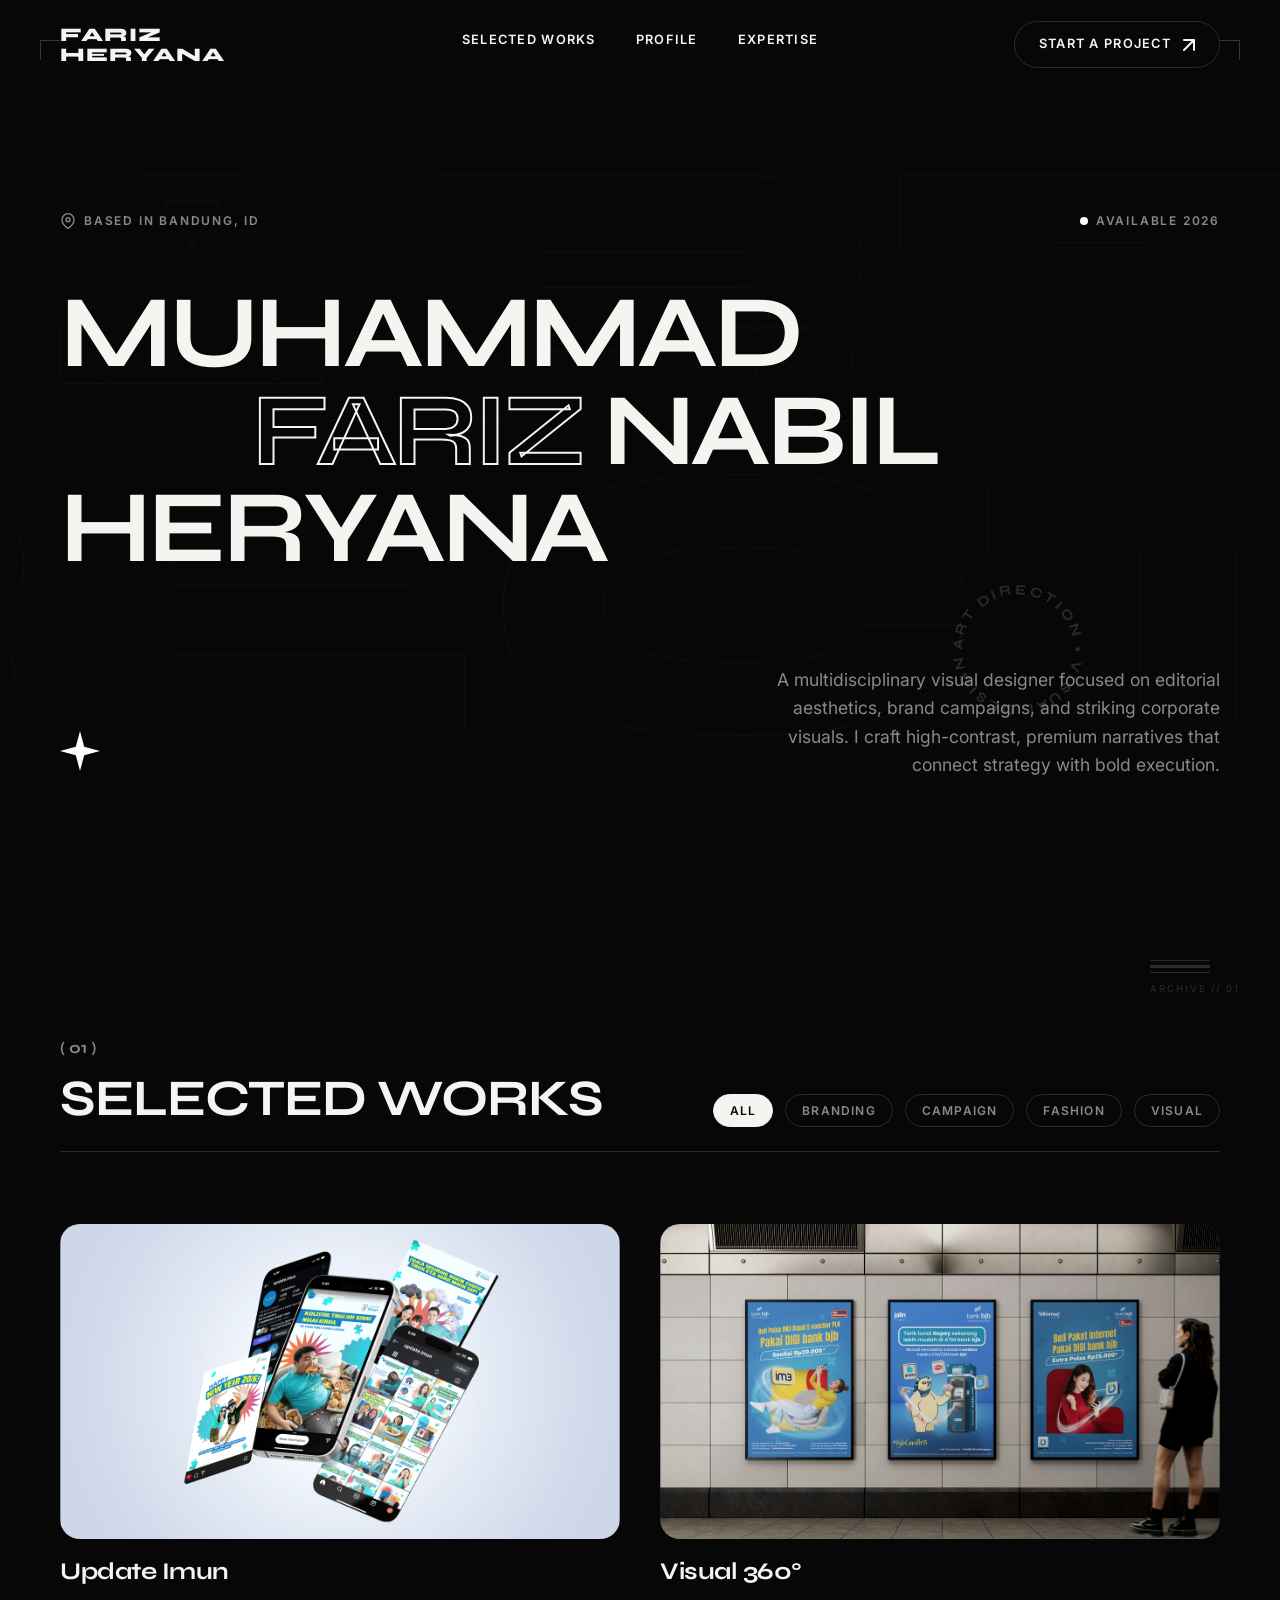
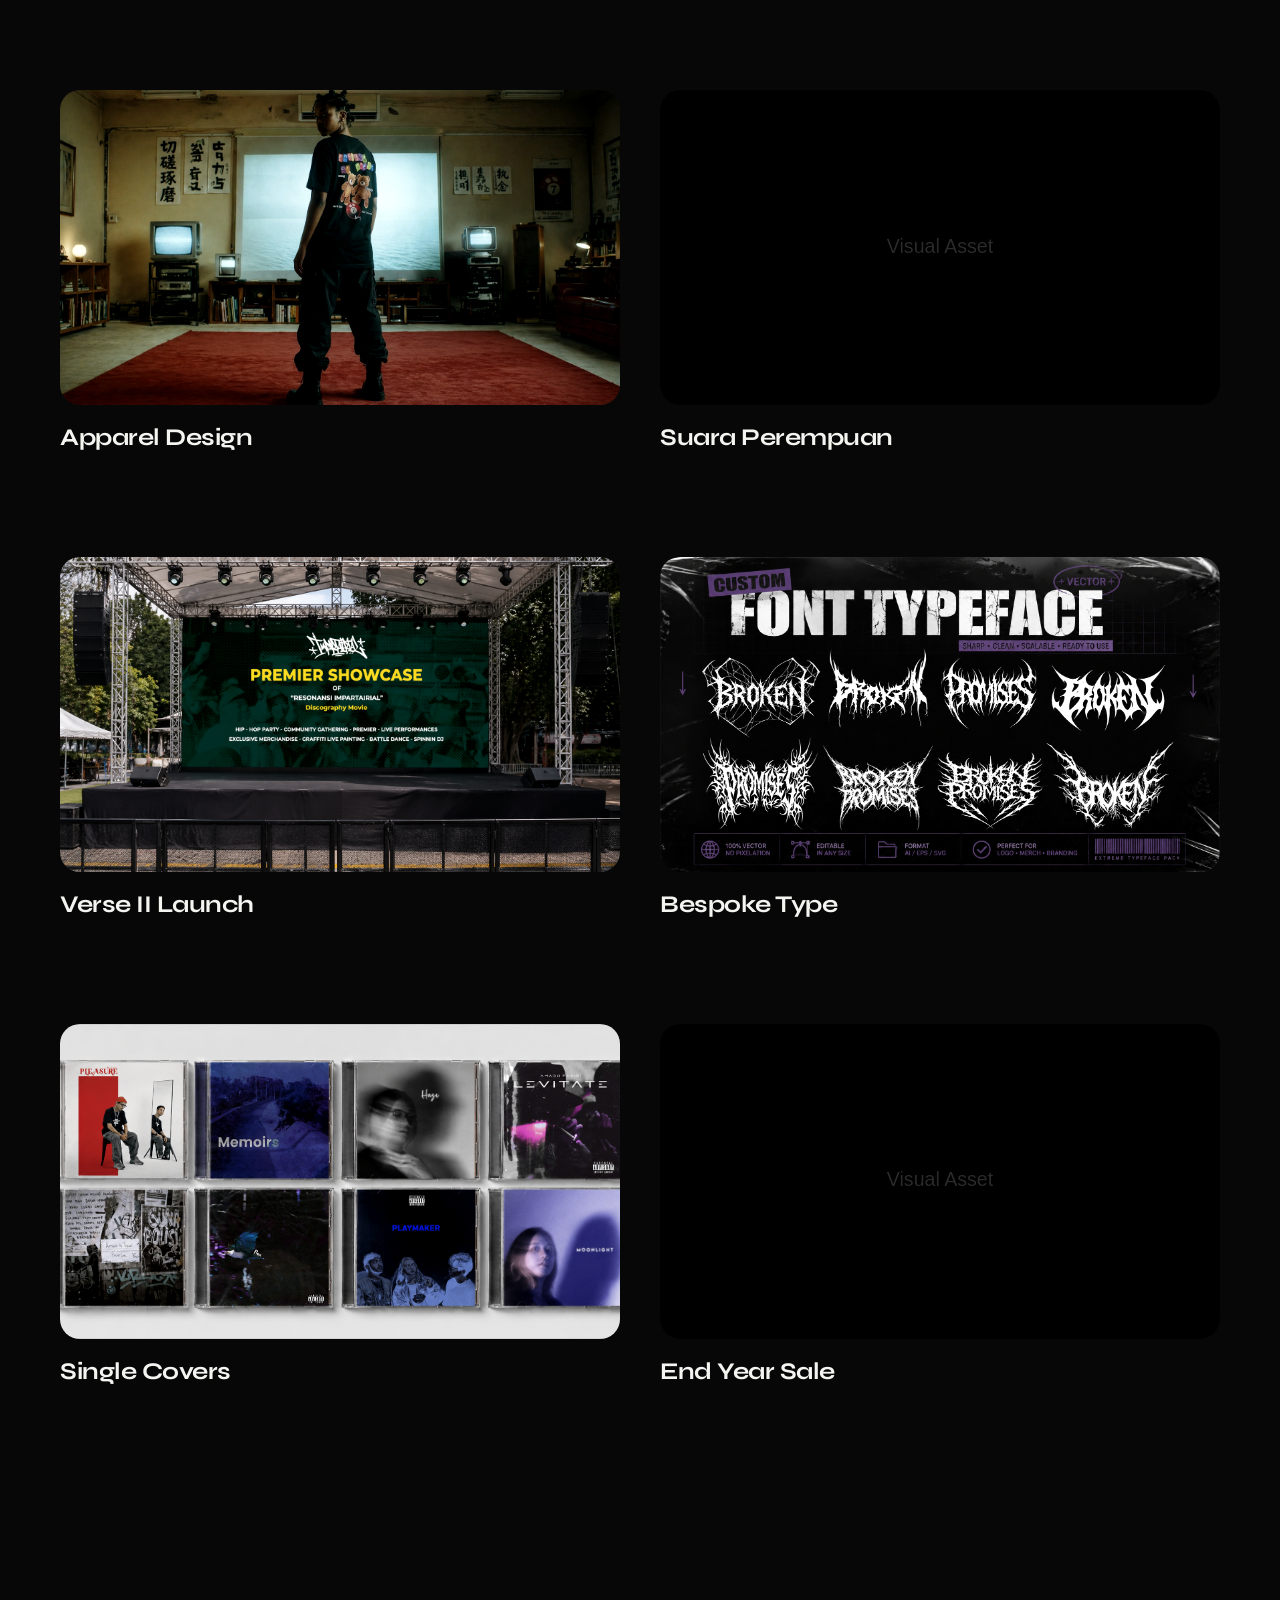
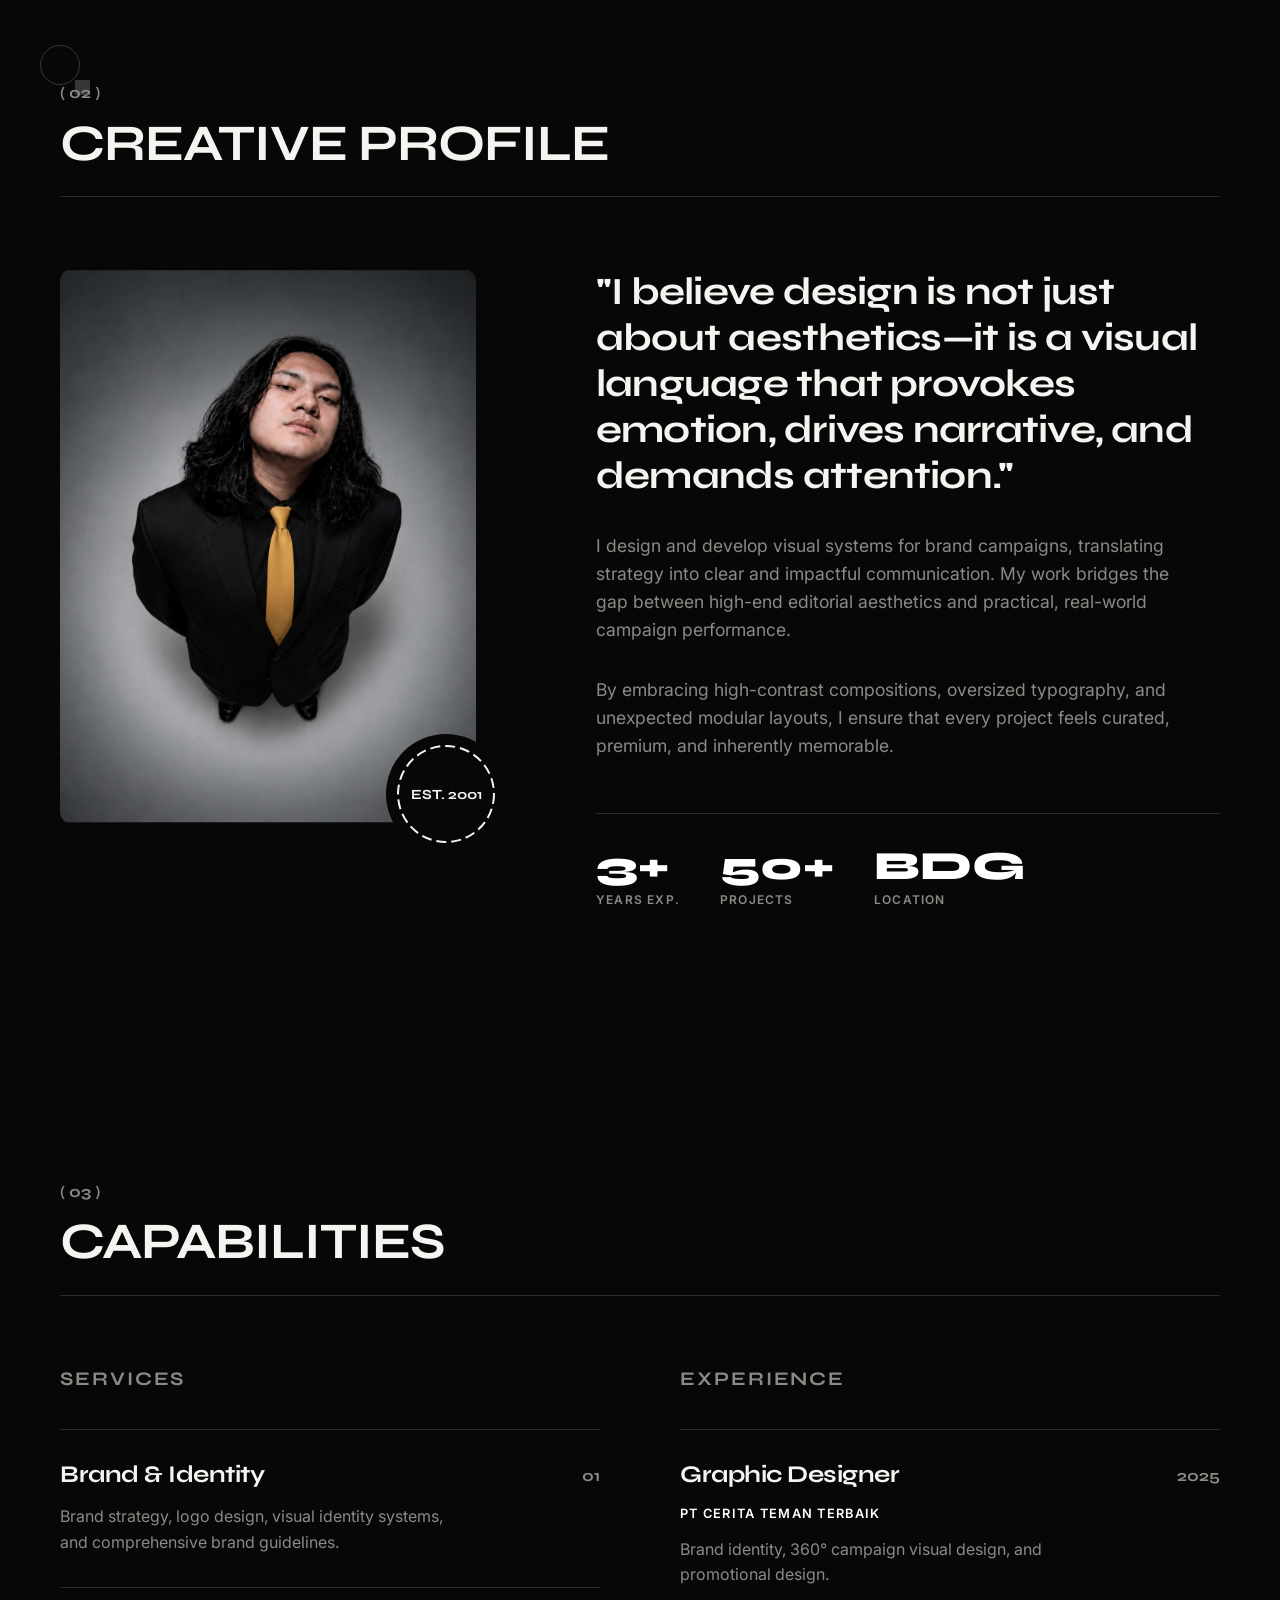
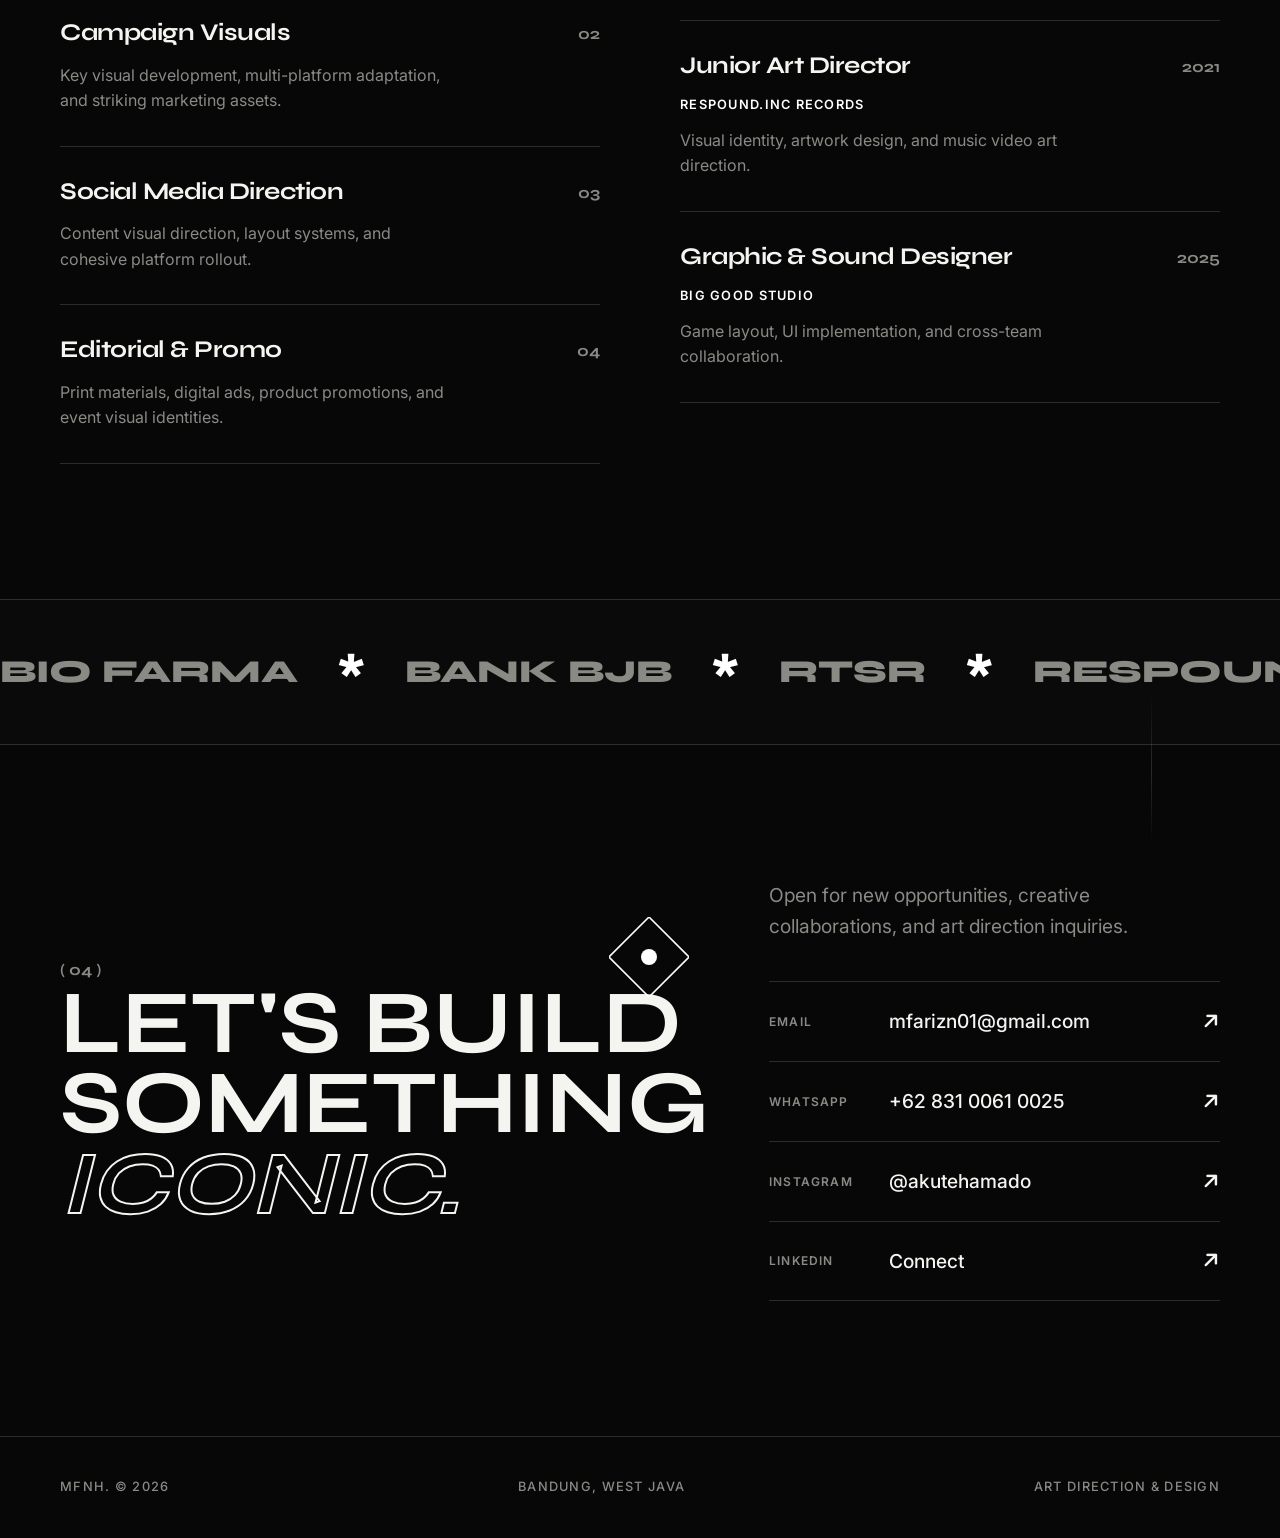
==== commit fb41ad2b: "Fariz Portfolio Update" ====
--- a/index.html
+++ b/index.html
@@ -4,400 +4,398 @@
 <head>
     <meta charset="UTF-8">
     <meta name="viewport" content="width=device-width, initial-scale=1.0">
-    <title>M. Fariz Nabil Heryana | Graphic Designer & Visual Designer</title>
+    <title>M. Fariz Nabil Heryana | Art Direction & Visual Design</title>
     <meta name="description"
-        content="Portfolio of Muhammad Fariz Nabil Heryana — Bandung-based graphic designer focused on brand campaigns and corporate visuals.">
-    <link rel="stylesheet" href="style.css">
+        content="Portfolio of Muhammad Fariz Nabil Heryana — Editorial art direction and visual design based in Bandung.">
+    
+    <!-- Google Fonts: Syne for display, Inter for body -->
     <link rel="preconnect" href="https://fonts.googleapis.com">
     <link rel="preconnect" href="https://fonts.gstatic.com" crossorigin>
-    <link
-        href="https://fonts.googleapis.com/css2?family=Inter+Tight:ital,wght@0,300;0,400;0,500;0,600;0,700;0,800;0,900;1,400;1,500&family=Playfair+Display:ital,wght@0,400;0,500;0,600;1,400;1,500&display=swap"
-        rel="stylesheet">
+    <link href="https://fonts.googleapis.com/css2?family=Inter:wght@400;500;600&family=Syne:wght@400;600;700;800&display=swap" rel="stylesheet">
+    
+    <!-- Font Awesome -->
     <link rel="stylesheet" href="https://cdnjs.cloudflare.com/ajax/libs/font-awesome/6.5.0/css/all.min.css">
+    
+    <link rel="stylesheet" href="style.css">
 </head>
 
 <body>
+    <!-- Custom Cursor -->
+    <div class="cursor-dot" id="cursorDot">
+        <div class="cursor-icon"></div>
+    </div>
+
     <!-- Loader -->
     <div id="loader" class="loader">
-        <div class="loader-inner">
-            <span class="loader-text">MFNH</span>
-            <div class="loader-bar">
-                <div class="loader-progress"></div>
-            </div>
-            <span class="loader-pct" id="loaderPct">INITIALIZING</span>
-        </div>
-    </div>
-
-    <!-- Cosmic Atmosphere -->
-    <div class="atmosphere" id="atmosphere" aria-hidden="true">
-        <div class="atmo-nebula atmo-nebula-1"></div>
-        <div class="atmo-nebula atmo-nebula-2"></div>
-        <div class="atmo-nebula atmo-nebula-3"></div>
-        <div class="atmo-nebula atmo-nebula-4"></div>
-        <div class="atmo-fog atmo-fog-1"></div>
-        <div class="atmo-fog atmo-fog-2"></div>
-        <div class="celestial planet-1"></div>
-        <div class="celestial planet-2"></div>
-        <div class="celestial planet-ring"></div>
-        <div class="celestial atmo-glow-1"></div>
-        <div class="celestial atmo-glow-2"></div>
-        <div class="star-cluster" style="top:8%;left:15%;"></div>
-        <div class="star-cluster" style="top:22%;left:72%;width:1px;height:1px;opacity:0.6;"></div>
-        <div class="star-cluster" style="top:45%;left:88%;width:1.5px;height:1.5px;"></div>
-        <div class="star-cluster" style="top:65%;left:25%;width:1px;height:1px;opacity:0.5;"></div>
-        <div class="star-cluster" style="top:78%;left:60%;width:2px;height:2px;opacity:0.3;"></div>
-        <div class="star-cluster" style="top:35%;left:42%;width:1px;height:1px;opacity:0.4;"></div>
-        <div class="star-cluster" style="top:12%;left:55%;width:1.5px;height:1.5px;opacity:0.35;"></div>
-        <div class="star-cluster" style="top:88%;left:80%;width:1px;height:1px;opacity:0.45;"></div>
-        <div class="atmo-cursor-light" id="cursorLight"></div>
-    </div>
-    <canvas id="particleCanvas" aria-hidden="true"></canvas>
-
-    <!-- Cursor -->
-    <div class="cursor-dot" id="cursorDot"></div>
-    <div class="cursor-ring" id="cursorRing"></div>
+        <div class="loader-marquee">
+            <span class="loader-marquee-inner">
+                LOADING <span>LOADING</span> LOADING <span>LOADING</span>
+            </span>
+        </div>
+        <div class="loader-pct" id="loaderPct">0%</div>
+    </div>
 
     <!-- Navbar -->
     <nav id="navbar">
-        <div class="nav-inner">
-            <a href="#home" class="logo">MFNH<span>.</span></a>
-            <ul class="nav-links" id="navLinks">
-                <li><a href="#home">Home</a></li>
-                <li><a href="#work">Work</a></li>
-                <li><a href="#about">About</a></li>
-                <li><a href="#services">Services</a></li>
-                <li><a href="#experience">Experience</a></li>
-                <li><a href="#contact">Contact</a></li>
+        <div class="nav-inner container">
+            <a href="#home" class="logo">FARIZ<br>HERYANA</a>
+            <ul class="nav-links">
+                <li><a href="#work" data-text="Selected Works">Selected Works</a></li>
+                <li><a href="#about" data-text="Profile">Profile</a></li>
+                <li><a href="#services" data-text="Expertise">Expertise</a></li>
             </ul>
-            <a href="#contact" class="nav-cta">Let's Talk</a>
-            <div class="burger" id="burger"><span></span><span></span><span></span></div>
+            <a href="#contact" class="nav-cta">
+                <span>Start a Project</span>
+                <svg width="12" height="12" viewBox="0 0 12 12" fill="none" xmlns="http://www.w3.org/2000/svg">
+                    <path d="M1 11L11 1M11 1H1M11 1V11" stroke="currentColor" stroke-width="2" stroke-linecap="round" stroke-linejoin="round"/>
+                </svg>
+            </a>
+            <div class="burger" id="burger">
+                <span></span>
+                <span></span>
+            </div>
         </div>
     </nav>
 
     <!-- Mobile Menu -->
     <div class="mobile-menu" id="mobileMenu">
         <ul class="mobile-links">
-            <li><a href="#home">Home</a></li>
-            <li><a href="#work">Work</a></li>
-            <li><a href="#about">About</a></li>
-            <li><a href="#services">Services</a></li>
-            <li><a href="#experience">Experience</a></li>
+            <li><a href="#home">Intro</a></li>
+            <li><a href="#work">Works</a></li>
+            <li><a href="#about">Profile</a></li>
+            <li><a href="#services">Expertise</a></li>
             <li><a href="#contact">Contact</a></li>
         </ul>
     </div>
 
-    <!-- ====== HERO ====== -->
+    <!-- HERO -->
     <section id="home" class="hero">
-        <div class="hero-bg">
-            <div class="hero-grid"></div>
-            <div class="hero-vignette"></div>
-        </div>
-        <div class="hero-content" id="heroContent">
+        <!-- Premium Garnish -->
+        <div class="garnish-crop top-left" aria-hidden="true"></div>
+        <div class="garnish-crop top-right" aria-hidden="true"></div>
+        <div class="garnish-badge" aria-hidden="true">
+            <svg viewBox="0 0 100 100">
+                <path id="curve" d="M 50 50 m -40, 0 a 40,40 0 1,1 80,0 a 40,40 0 1,1 -80,0" fill="none" />
+                <text font-family="Syne" font-size="10" font-weight="700" letter-spacing="2" fill="currentColor">
+                    <textPath href="#curve">ART DIRECTION • VISUAL DESIGN • </textPath>
+                </text>
+            </svg>
+        </div>
+
+        <div class="hero-watermark" aria-hidden="true">ART<br>DIRECTOR</div>
+        <div class="hero-grid-lines" aria-hidden="true"></div>
+        <div class="container hero-container">
             <div class="hero-top">
-                <div class="hero-badge" data-animate>
-                    <span class="badge-pulse"></span>
-                    <span>Available for Projects — 2026</span>
-                </div>
-            </div>
-            <h1 class="hero-title" data-animate data-delay="1">
-                <span class="title-line">Muhammad</span>
-                <span class="title-line title-accent">Fariz Nabil</span>
-                <span class="title-line">Heryana</span>
-            </h1>
-            <p class="hero-role" data-animate data-delay="2">Graphic Designer & Visual Designer</p>
-            <p class="hero-desc" data-animate data-delay="3">A Bandung-based graphic designer focused on brand campaigns and corporate visuals. I design clear, impactful communication that connects strategy with execution, delivering key visuals, campaign systems, and brand consistency across platforms.</p>
-            <div class="hero-actions" data-animate data-delay="4">
-                <a href="#work" class="btn-primary">View Projects <i class="fas fa-arrow-down"></i></a>
-                <a href="#contact" class="btn-ghost">Get in Touch</a>
-            </div>
-        </div>
-        <div class="hero-scroll">
-            <div class="scroll-bar">
-                <div class="scroll-fill"></div>
-            </div><span>Scroll</span>
+                <span class="hero-eyebrow">
+                    <svg width="16" height="16" viewBox="0 0 24 24" fill="none" stroke="currentColor" stroke-width="2" stroke-linecap="round" stroke-linejoin="round"><path d="M21 10c0 7-9 13-9 13s-9-6-9-13a9 9 0 0 1 18 0z"></path><circle cx="12" cy="10" r="3"></circle></svg>
+                    Based in Bandung, ID
+                </span>
+                <span class="hero-eyebrow hero-availability">
+                    <span class="status-dot"></span> Available 2026
+                </span>
+            </div>
+
+            <div class="hero-headline-wrapper">
+                <h1 class="hero-title" data-animate>
+                    <span class="line-1">MUHAMMAD</span>
+                    <span class="line-2 indent"><span class="outline">FARIZ</span> NABIL</span>
+                    <span class="line-3">HERYANA</span>
+                </h1>
+            </div>
+
+            <div class="hero-bottom" data-animate data-delay="2">
+                <div class="hero-abstract-shape">
+                    <!-- Geometric stamp -->
+                    <svg width="40" height="40" viewBox="0 0 100 100" xmlns="http://www.w3.org/2000/svg">
+                        <path d="M50 0L60.5 39.5L100 50L60.5 60.5L50 100L39.5 60.5L0 50L39.5 39.5L50 0Z" fill="var(--accent-green)"/>
+                    </svg>
+                </div>
+                <div class="hero-desc-wrap">
+                    <p class="hero-desc">
+                        A multidisciplinary visual designer focused on editorial aesthetics, brand campaigns, and striking corporate visuals. I craft high-contrast, premium narratives that connect strategy with bold execution.
+                    </p>
+                </div>
+            </div>
         </div>
     </section>
 
-    <!-- ====== WORK ====== -->
-    <section id="work" class="section">
+    <!-- SELECTED WORKS -->
+    <section id="work" class="section works-section">
+        <!-- Premium Garnish -->
+        <div class="garnish-label" aria-hidden="true">
+            <div class="gl-bar"></div>
+            <div class="gl-bar thick"></div>
+            <div class="gl-bar"></div>
+            <span>ARCHIVE // 01</span>
+        </div>
+
         <div class="container">
-            <div class="section-head">
-                <span class="section-tag" data-animate>Selected Work</span>
-                <h2 class="section-title" data-animate data-delay="1">Projects</h2>
-            </div>
-            <div class="filters" data-animate data-delay="2">
-                <button class="filter-btn active" data-filter="all">All</button>
-                <button class="filter-btn" data-filter="branding">Branding</button>
-                <button class="filter-btn" data-filter="campaign">Campaign</button>
-                <button class="filter-btn" data-filter="fashion">Fashion</button>
-                <button class="filter-btn" data-filter="visual">Visual Design</button>
-            </div>
-            <div class="project-grid" id="projectGrid"></div>
+            <div class="section-header" data-animate>
+                <div class="sh-left">
+                    <span class="sh-num">( 01 )</span>
+                    <h2 class="sh-title">Selected Works</h2>
+                </div>
+                <div class="sh-right">
+                    <div class="filters">
+                        <button class="filter-btn active" data-filter="all">All</button>
+                        <button class="filter-btn" data-filter="branding">Branding</button>
+                        <button class="filter-btn" data-filter="campaign">Campaign</button>
+                        <button class="filter-btn" data-filter="fashion">Fashion</button>
+                        <button class="filter-btn" data-filter="visual">Visual</button>
+                    </div>
+                </div>
+            </div>
+
+            <div class="works-grid" id="projectGrid">
+                <!-- Injected via JS -->
+            </div>
         </div>
     </section>
 
-    <!-- Project Detail -->
-    <div class="project-detail" id="projectDetail">
-        <div class="detail-close" id="detailClose"><i class="fas fa-times"></i></div>
-        <div class="detail-scroll">
-            <div class="detail-hero" id="detailHero"></div>
-            <div class="detail-body">
-                <div class="detail-meta" id="detailMeta"></div>
-                <p class="detail-desc" id="detailDesc"></p>
-                <div class="detail-gallery" id="detailGallery"></div>
+    <!-- ABOUT -->
+    <section id="about" class="section about-section">
+        <!-- Premium Garnish -->
+        <div class="garnish-geo" aria-hidden="true">
+            <div class="gg-circle"></div>
+            <div class="gg-square"></div>
+        </div>
+
+        <div class="container">
+            <div class="section-header" data-animate>
+                <div class="sh-left">
+                    <span class="sh-num">( 02 )</span>
+                    <h2 class="sh-title">Creative Profile</h2>
+                </div>
+            </div>
+
+            <div class="about-grid">
+                <div class="about-visual" data-animate>
+                    <div class="av-frame">
+                        <img src="Assets/aboutme/profile.svg" alt="M Fariz Nabil Heryana" class="av-img">
+                        <div class="av-stamp">
+                            <svg viewBox="0 0 100 100">
+                                <circle cx="50" cy="50" r="48" fill="none" stroke="currentColor" stroke-width="2" stroke-dasharray="10 5"/>
+                                <text x="50" y="55" font-family="Syne" font-size="14" font-weight="700" text-anchor="middle" fill="currentColor">EST. 2001</text>
+                            </svg>
+                        </div>
+                    </div>
+                </div>
+                <div class="about-content" data-animate data-delay="1">
+                    <h3 class="about-statement">
+                        "I believe design is not just about aesthetics—it is a visual language that provokes emotion, drives narrative, and demands attention."
+                    </h3>
+                    <p class="about-text">
+                        I design and develop visual systems for brand campaigns, translating strategy into clear and impactful communication. My work bridges the gap between high-end editorial aesthetics and practical, real-world campaign performance. 
+                    </p>
+                    <p class="about-text">
+                        By embracing high-contrast compositions, oversized typography, and unexpected modular layouts, I ensure that every project feels curated, premium, and inherently memorable.
+                    </p>
+                    <div class="about-stats">
+                        <div class="stat">
+                            <span class="stat-num">3+</span>
+                            <span class="stat-lab">Years Exp.</span>
+                        </div>
+                        <div class="stat">
+                            <span class="stat-num">50+</span>
+                            <span class="stat-lab">Projects</span>
+                        </div>
+                        <div class="stat">
+                            <span class="stat-num">BDG</span>
+                            <span class="stat-lab">Location</span>
+                        </div>
+                    </div>
+                </div>
+            </div>
+        </div>
+    </section>
+
+    <!-- EXPERTISE & EXPERIENCE -->
+    <section id="services" class="section expertise-section">
+        <div class="container">
+            <div class="section-header" data-animate>
+                <div class="sh-left">
+                    <span class="sh-num">( 03 )</span>
+                    <h2 class="sh-title">Capabilities</h2>
+                </div>
+            </div>
+
+            <div class="expertise-grid">
+                <!-- Services Column -->
+                <div class="ex-col">
+                    <h4 class="ex-col-title">Services</h4>
+                    <ul class="ex-list" id="servicesList">
+                        <li class="ex-item" data-animate>
+                            <div class="ex-item-head">
+                                <h5>Brand & Identity</h5>
+                                <span>01</span>
+                            </div>
+                            <p>Brand strategy, logo design, visual identity systems, and comprehensive brand guidelines.</p>
+                        </li>
+                        <li class="ex-item" data-animate>
+                            <div class="ex-item-head">
+                                <h5>Campaign Visuals</h5>
+                                <span>02</span>
+                            </div>
+                            <p>Key visual development, multi-platform adaptation, and striking marketing assets.</p>
+                        </li>
+                        <li class="ex-item" data-animate>
+                            <div class="ex-item-head">
+                                <h5>Social Media Direction</h5>
+                                <span>03</span>
+                            </div>
+                            <p>Content visual direction, layout systems, and cohesive platform rollout.</p>
+                        </li>
+                        <li class="ex-item" data-animate>
+                            <div class="ex-item-head">
+                                <h5>Editorial & Promo</h5>
+                                <span>04</span>
+                            </div>
+                            <p>Print materials, digital ads, product promotions, and event visual identities.</p>
+                        </li>
+                    </ul>
+                </div>
+
+                <!-- Experience Column -->
+                <div class="ex-col">
+                    <h4 class="ex-col-title">Experience</h4>
+                    <ul class="ex-list" id="experienceList">
+                        <li class="ex-item" data-animate data-delay="1">
+                            <div class="ex-item-head">
+                                <h5>Graphic Designer</h5>
+                                <span>2025</span>
+                            </div>
+                            <span class="ex-company">PT Cerita Teman Terbaik</span>
+                            <p>Brand identity, 360° campaign visual design, and promotional design.</p>
+                        </li>
+                        <li class="ex-item" data-animate data-delay="1">
+                            <div class="ex-item-head">
+                                <h5>Junior Art Director</h5>
+                                <span>2021</span>
+                            </div>
+                            <span class="ex-company">Respound.inc Records</span>
+                            <p>Visual identity, artwork design, and music video art direction.</p>
+                        </li>
+                        <li class="ex-item" data-animate data-delay="1">
+                            <div class="ex-item-head">
+                                <h5>Graphic & Sound Designer</h5>
+                                <span>2025</span>
+                            </div>
+                            <span class="ex-company">Big Good Studio</span>
+                            <p>Game layout, UI implementation, and cross-team collaboration.</p>
+                        </li>
+                    </ul>
+                </div>
+            </div>
+        </div>
+    </section>
+
+    <!-- CLIENT MARQUEE -->
+    <div class="marquee-wrapper">
+        <div class="marquee-track">
+            <span>BIO FARMA</span> <span class="asterisk">*</span>
+            <span>BANK BJB</span> <span class="asterisk">*</span>
+            <span>RTSR</span> <span class="asterisk">*</span>
+            <span>RESPOUND.INC</span> <span class="asterisk">*</span>
+            <span>BIG GOOD STUDIO</span> <span class="asterisk">*</span>
+            <span>TELKOMSEL</span> <span class="asterisk">*</span>
+            <span>IM3</span> <span class="asterisk">*</span>
+            <span>GOPAY</span> <span class="asterisk">*</span>
+            
+            <!-- Clone for loop -->
+            <span>BIO FARMA</span> <span class="asterisk">*</span>
+            <span>BANK BJB</span> <span class="asterisk">*</span>
+            <span>RTSR</span> <span class="asterisk">*</span>
+            <span>RESPOUND.INC</span> <span class="asterisk">*</span>
+            <span>BIG GOOD STUDIO</span> <span class="asterisk">*</span>
+            <span>TELKOMSEL</span> <span class="asterisk">*</span>
+            <span>IM3</span> <span class="asterisk">*</span>
+            <span>GOPAY</span> <span class="asterisk">*</span>
+        </div>
+    </div>
+
+    <!-- CONTACT -->
+    <section id="contact" class="section contact-section">
+        <!-- Premium Garnish -->
+        <div class="garnish-line-v" aria-hidden="true"></div>
+
+        <div class="container">
+            <div class="contact-grid">
+                <div class="contact-left" data-animate>
+                    <span class="sh-num">( 04 )</span>
+                    <h2 class="contact-title">Let's build<br>something<br><span class="outline-light">iconic.</span></h2>
+                    <div class="contact-stamp">
+                        <svg width="80" height="80" viewBox="0 0 100 100" xmlns="http://www.w3.org/2000/svg">
+                            <path d="M50 0L100 50L50 100L0 50Z" fill="none" stroke="var(--accent-red)" stroke-width="2"/>
+                            <circle cx="50" cy="50" r="10" fill="var(--accent-red)"/>
+                        </svg>
+                    </div>
+                </div>
+                <div class="contact-right" data-animate data-delay="1">
+                    <p class="contact-desc">
+                        Open for new opportunities, creative collaborations, and art direction inquiries.
+                    </p>
+                    <div class="contact-links">
+                        <a href="mailto:mfarizn01@gmail.com" class="c-link">
+                            <span class="c-link-label">Email</span>
+                            <span class="c-link-val">mfarizn01@gmail.com</span>
+                            <i class="fas fa-arrow-right"></i>
+                        </a>
+                        <a href="https://wa.me/6283100610025" target="_blank" class="c-link">
+                            <span class="c-link-label">WhatsApp</span>
+                            <span class="c-link-val">+62 831 0061 0025</span>
+                            <i class="fas fa-arrow-right"></i>
+                        </a>
+                        <a href="https://www.instagram.com/akutehamado" target="_blank" class="c-link">
+                            <span class="c-link-label">Instagram</span>
+                            <span class="c-link-val">@akutehamado</span>
+                            <i class="fas fa-arrow-right"></i>
+                        </a>
+                        <a href="https://www.linkedin.com/in/muhammad-fariz-nabil-heryana-742bb1410/" target="_blank" class="c-link">
+                            <span class="c-link-label">LinkedIn</span>
+                            <span class="c-link-val">Connect</span>
+                            <i class="fas fa-arrow-right"></i>
+                        </a>
+                    </div>
+                </div>
+            </div>
+        </div>
+    </section>
+
+    <!-- FOOTER -->
+    <footer class="footer">
+        <div class="container footer-inner">
+            <div class="f-logo">MFNH. &copy; 2026</div>
+            <div class="f-info">Bandung, West Java</div>
+            <div class="f-tag">Art Direction & Design</div>
+        </div>
+    </footer>
+
+    <!-- Project Detail Modal -->
+    <div class="project-modal" id="projectModal">
+        <button class="modal-close" id="modalClose">
+            <span>CLOSE</span>
+            <svg width="24" height="24" viewBox="0 0 24 24" fill="none" stroke="currentColor" stroke-width="2"><path d="M18 6L6 18M6 6l12 12"/></svg>
+        </button>
+        <div class="modal-content">
+            <div class="modal-hero" id="modalHero">
+                <h2 class="modal-title" id="modalTitle">Project Title</h2>
+            </div>
+            <div class="container modal-body">
+                <div class="modal-meta" id="modalMeta"></div>
+                <div class="modal-desc" id="modalDesc"></div>
+                <div class="modal-gallery" id="modalGallery"></div>
             </div>
         </div>
     </div>
 
     <!-- Lightbox -->
     <div class="lightbox" id="lightbox">
-        <div class="lb-close" id="lightboxClose"><i class="fas fa-times"></i></div>
-        <img class="lb-img" id="lightboxImg" alt="Preview">
-        <div class="lb-nav">
-            <button class="lb-btn" id="lbPrev"><i class="fas fa-chevron-left"></i></button>
-            <button class="lb-btn" id="lbNext"><i class="fas fa-chevron-right"></i></button>
-        </div>
-    </div>
-
-    <!-- ====== ABOUT ====== -->
-    <section id="about" class="section about-section">
-        <div class="container">
-            <div class="about-layout">
-                <div class="about-visual" data-animate="fade-right">
-                    <div class="about-frame">
-                        <img src="Assets/aboutme/profile.svg" alt="Profile Photo"
-                            style="width:100%;height:100%;object-fit:cover;display:block;">
-                    </div>
-                    <div class="about-glow"></div>
-                </div>
-                <div class="about-content">
-                    <span class="section-tag" data-animate>About Me</span>
-                    <h2 class="about-name" data-animate data-delay="1">M Fariz Nabil Heryana</h2>
-                    <p class="about-bio" data-animate data-delay="2">I design and develop visual systems for brand
-                        campaigns, translating strategy into clear and impactful communication. My work covers key
-                        visual development, campaign assets, and multi-platform execution, ensuring consistency across
-                        digital and print.</p>
-                    <p class="about-bio" data-animate data-delay="3">From concept to rollout, I focus on building
-                        visuals that not only look strong, but also perform in real-world campaigns.</p>
-                    <div class="about-loc" data-animate data-delay="4"><i class="fas fa-map-marker-alt"></i> Bandung,
-                        West Java, Indonesia</div>
-                </div>
-            </div>
-        </div>
-    </section>
-
-    <!-- ====== SERVICES ====== -->
-    <section id="services" class="section">
-        <div class="container">
-            <div class="section-head">
-                <span class="section-tag" data-animate>What I Do</span>
-                <h2 class="section-title" data-animate data-delay="1">Services</h2>
-                <p class="section-sub" data-animate data-delay="2">From brand campaigns to visual systems — built with
-                    clarity, impact, and consistency.</p>
-            </div>
-            <div class="services-grid">
-                <div class="svc" data-animate>
-                    <div class="svc-header">
-                        <span class="svc-n">01</span>
-                        <div class="svc-icon"><i class="fas fa-fingerprint"></i></div>
-                    </div>
-                    <h3>Brand & Identity</h3>
-                    <div class="svc-line"></div>
-                    <ul>
-                        <li>Brand strategy translation</li>
-                        <li>Logo design</li>
-                        <li>Brand guidelines</li>
-                        <li>Visual identity system</li>
-                        <li>Rebranding</li>
-                    </ul>
-                </div>
-                <div class="svc" data-animate data-delay="1">
-                    <div class="svc-header">
-                        <span class="svc-n">02</span>
-                        <div class="svc-icon"><i class="fas fa-layer-group"></i></div>
-                    </div>
-                    <h3>Campaign Visual Design</h3>
-                    <div class="svc-line"></div>
-                    <ul>
-                        <li>Key visual development</li>
-                        <li>Campaign concepts</li>
-                        <li>Multi-platform adaptation</li>
-                        <li>Marketing assets</li>
-                        <li>social media rollout</li>
-                    </ul>
-                </div>
-                <div class="svc" data-animate data-delay="2">
-                    <div class="svc-header">
-                        <span class="svc-n">03</span>
-                        <div class="svc-icon"><i class="fas fa-share-nodes"></i></div>
-                    </div>
-                    <h3>Social Media & Content</h3>
-                    <div class="svc-line"></div>
-                    <ul>
-                        <li>Content visual direction</li>
-                        <li>Feed & layout system</li>
-                        <li>Campaign-based social assets</li>
-                        <li>Visual consistency across platforms</li>
-                    </ul>
-                </div>
-                <div class="svc" data-animate data-delay="3">
-                    <div class="svc-header">
-                        <span class="svc-n">04</span>
-                        <div class="svc-icon"><i class="fas fa-bullhorn"></i></div>
-                    </div>
-                    <h3>Marketing & Promotional</h3>
-                    <div class="svc-line"></div>
-                    <ul>
-                        <li>Corporate campaigns</li>
-                        <li>Product promotions</li>
-                        <li>Event visuals</li>
-                        <li>Digital ads</li>
-                        <li>Print materials</li>
-                    </ul>
-                </div>
-            </div>
-        </div>
-    </section>
-
-    <!-- ====== EXPERIENCE ====== -->
-    <section id="experience" class="section exp-section">
-        <div class="container">
-            <div class="section-head">
-                <span class="section-tag" data-animate>Career</span>
-                <h2 class="section-title" data-animate data-delay="1">Experience</h2>
-            </div>
-            <div class="exp-list">
-                <div class="exp-item" data-animate>
-                    <div class="exp-top">
-                        <div>
-                            <h3>PT Cerita Teman Terbaik</h3><span class="exp-role">Graphic Designer</span>
-                        </div>
-                        <span class="exp-yr">2025</span>
-                    </div>
-                    <div class="exp-tags"><span>Brand & Identity</span><span>Campaign Visual Design
-                            (360°)</span><span>Social Media & Content Visuals</span><span>Marketing & Promotional
-                            Design</span></div>
-                </div>
-                <div class="exp-item" data-animate>
-                    <div class="exp-top">
-                        <div>
-                            <h3>Respound.inc Records</h3><span class="exp-role">Junior Art Director</span>
-                        </div>
-                        <span class="exp-yr">2021</span>
-                    </div>
-                    <div class="exp-tags"><span>Brand & Identity</span><span>Artwork Visual Design</span><span>Social
-                            Media & Content Visuals</span><span>Marketing & Promotional Design</span><span>Music Video
-                            Art Direct</span></div>
-                </div>
-                <div class="exp-item" data-animate>
-                    <div class="exp-top">
-                        <div>
-                            <h3>Big Good Studio</h3><span class="exp-role">Graphic & Sound Designer</span>
-                        </div>
-                        <span class="exp-yr">2025</span>
-                    </div>
-                    <div class="exp-tags"><span>Game Layout</span><span>Sound Design</span><span>Bug
-                            Identification</span><span>Cross-Team Collaboration</span><span>UI Implementation</span>
-                    </div>
-                </div>
-            </div>
-        </div>
-    </section>
-
-    <!-- ====== COLLABORATORS ====== -->
-    <section class="section collab-section">
-        <div class="container">
-            <div class="section-head" style="margin-bottom: 40px;">
-                <span class="section-tag" data-animate>Trusted By</span>
-                <h2 class="section-title" style="font-size: 2.5rem;" data-animate data-delay="1">Top Collaborators</h2>
-            </div>
-            <div class="marquee" data-animate data-delay="2">
-                <div class="marquee-track">
-                    <span>Bio Farma</span><span class="mdot">◆</span>
-                    <span>Bank BJB</span><span class="mdot">◆</span>
-                    <span>RTSR</span><span class="mdot">◆</span>
-                    <span>Respound.inc</span><span class="mdot">◆</span>
-                    <span>Big Good Studio</span><span class="mdot">◆</span>
-                    <span>Telkomsel</span><span class="mdot">◆</span>
-                    <span>IM3</span><span class="mdot">◆</span>
-                    <span>BUMN</span><span class="mdot">◆</span>
-                    <span>GoPay</span><span class="mdot">◆</span>
-                    <!-- duplicate -->
-                    <span>Bio Farma</span><span class="mdot">◆</span>
-                    <span>Bank BJB</span><span class="mdot">◆</span>
-                    <span>RTSR</span><span class="mdot">◆</span>
-                    <span>Respound.inc</span><span class="mdot">◆</span>
-                    <span>Big Good Studio</span><span class="mdot">◆</span>
-                    <span>Telkomsel</span><span class="mdot">◆</span>
-                    <span>IM3</span><span class="mdot">◆</span>
-                    <span>BUMN</span><span class="mdot">◆</span>
-                    <span>GoPay</span><span class="mdot">◆</span>
-                </div>
-            </div>
-        </div>
-    </section>
-
-    <!-- ====== CONTACT ====== -->
-    <section id="contact" class="section contact-section">
-        <div class="container">
-            <div class="contact-layout">
-                <div class="contact-left">
-                    <span class="section-tag" data-animate>Get in Touch</span>
-                    <h2 class="contact-heading" data-animate data-delay="1">Let's Create<br><em>Something</em>Together
-                    </h2>
-                    <p class="contact-sub" data-animate data-delay="2">I'm always open to new projects, collaborations,
-                        and creative challenges.</p>
-                </div>
-                <div class="contact-right">
-                    <div class="contact-links" data-animate data-delay="2">
-                        <a href="mailto:mfarizn01@gmail.com" class="cl" id="contact-email">
-                            <div class="cl-icon"><i class="fas fa-envelope"></i></div>
-                            <div class="cl-info"><small>Email</small><span>mfarizn01@gmail.com</span></div>
-                            <i class="fas fa-arrow-right cl-arrow"></i>
-                        </a>
-                        <a href="https://www.instagram.com/akutehamado" target="_blank" rel="noopener" class="cl"
-                            id="contact-ig">
-                            <div class="cl-icon"><i class="fab fa-instagram"></i></div>
-                            <div class="cl-info"><small>Instagram</small><span>@akutehamado</span></div>
-                            <i class="fas fa-arrow-right cl-arrow"></i>
-                        </a>
-                        <a href="https://www.linkedin.com/in/muhammad-fariz-nabil-heryana-742bb1410/" target="_blank"
-                            rel="noopener" class="cl" id="contact-li">
-                            <div class="cl-icon"><i class="fab fa-linkedin-in"></i></div>
-                            <div class="cl-info"><small>LinkedIn</small><span>Muhammad Fariz Nabil Heryana</span></div>
-                            <i class="fas fa-arrow-right cl-arrow"></i>
-                        </a>
-                        <a href="https://wa.me/6283100610025" target="_blank" rel="noopener" class="cl" id="contact-wa">
-                            <div class="cl-icon"><i class="fab fa-whatsapp"></i></div>
-                            <div class="cl-info"><small>WhatsApp</small><span>+62 831 0061 0025</span></div>
-                            <i class="fas fa-arrow-right cl-arrow"></i>
-                        </a>
-                    </div>
-                </div>
-            </div>
-        </div>
-    </section>
-
-    <!-- Footer -->
-    <footer class="footer">
-        <div class="container">
-            <div class="footer-inner">
-                <div>
-                    <a href="#home" class="footer-logo">MFNH<span>.</span></a>
-                    <p class="footer-copy">&copy; 2026 M. Fariz Nabil Heryana. All Rights Reserved.</p>
-                </div>
-                <div class="footer-socials">
-                    <a href="https://www.linkedin.com/in/muhammad-fariz-nabil-heryana-742bb1410/" target="_blank"
-                        rel="noopener" aria-label="LinkedIn"><i class="fab fa-linkedin-in"></i></a>
-                    <a href="https://www.instagram.com/akutehamado" target="_blank" rel="noopener"
-                        aria-label="Instagram"><i class="fab fa-instagram"></i></a>
-                    <a href="https://wa.me/6283100610025" target="_blank" rel="noopener" aria-label="WhatsApp"><i
-                            class="fab fa-whatsapp"></i></a>
-                </div>
-            </div>
-        </div>
-    </footer>
+        <button class="lb-close" id="lbClose"><i class="fas fa-times"></i></button>
+        <img class="lb-img" id="lbImg" src="" alt="View">
+        <button class="lb-nav prev" id="lbPrev"><i class="fas fa-arrow-left"></i></button>
+        <button class="lb-nav next" id="lbNext"><i class="fas fa-arrow-right"></i></button>
+    </div>
+
     <script src="script.js"></script>
 </body>
-
 </html>
--- a/style.css
+++ b/style.css
@@ -1,269 +1,442 @@
-/* ===== DESIGN TOKENS ===== */
+/* ============================================================
+   MFNH PORTFOLIO — SWISS EDITORIAL REDESIGN
+   ============================================================ */
+
+/* ===== TOKENS & VARIABLES ===== */
 :root {
-    --bg-base: #030305;
-    --bg-surface: rgba(15, 15, 20, 0.65);
-    --border-glass: rgba(255, 255, 255, 0.12);
-    --text-main: #ffffff;
-    --text-muted: #aab0c0;
-    --accent-blue: #3366ff;
-    --font-sans: 'Inter Tight', sans-serif;
-    --font-serif: 'Playfair Display', serif;
-}
-
+    /* Colors */
+    --bg-dark: #070707;
+    --text-light: #F4F4F0;
+    --gray-mute: #8A8A85;
+    --gray-line: rgba(244, 244, 240, 0.15);
+    
+    /* Accents */
+    --accent-blue: #FFFFFF;
+    --accent-green: #FFFFFF;
+    --accent-red: #FFFFFF;
+    
+    /* Typography */
+    --font-display: 'Syne', sans-serif;
+    --font-body: 'Inter', sans-serif;
+    
+    /* Layout */
+    --container-pad: clamp(24px, 5vw, 60px);
+    --nav-height: 90px;
+    
+    /* Easing */
+    --ease-expo: cubic-bezier(0.16, 1, 0.3, 1);
+    --ease-circ: cubic-bezier(0.85, 0, 0.15, 1);
+}
+
+/* ===== RESET & BASE ===== */
 *, *::before, *::after { margin: 0; padding: 0; box-sizing: border-box; }
-html { scroll-behavior: smooth; }
-body { font-family: var(--font-sans); background: var(--bg-base); color: var(--text-main); overflow-x: hidden; -webkit-font-smoothing: antialiased; line-height: 1.6; }
-a { text-decoration: none; color: inherit; }
+html { scroll-behavior: smooth; font-size: 16px; }
+body {
+    font-family: var(--font-body);
+    background-color: var(--bg-dark);
+    color: var(--text-light);
+    line-height: 1.6;
+    overflow-x: hidden;
+    -webkit-font-smoothing: antialiased;
+    -moz-osx-font-smoothing: grayscale;
+    cursor: none; /* Custom cursor */
+}
+
+a { text-decoration: none; color: inherit; cursor: none; }
 ul { list-style: none; }
-button { font-family: inherit; cursor: pointer; }
+button { font-family: inherit; border: none; background: none; cursor: none; }
+img { display: block; max-width: 100%; }
+h1, h2, h3, h4, h5, h6 { font-family: var(--font-display); font-weight: 700; line-height: 1.1; }
+
+.container { max-width: 1600px; margin: 0 auto; padding: 0 var(--container-pad); }
+
+/* ===== GLOBAL ASSETS ===== */
+
+/* Custom Cursor */
+.cursor-dot {
+    position: fixed; top: 0; left: 0;
+    width: 12px; height: 12px;
+    background: var(--text-light);
+    border-radius: 50%;
+    pointer-events: none; z-index: 9999;
+    transform: translate(-50%, -50%);
+    transition: width 0.3s var(--ease-expo), height 0.3s var(--ease-expo), background 0.3s, mix-blend-mode 0.3s;
+    display: flex; align-items: center; justify-content: center;
+    mix-blend-mode: difference;
+}
+.cursor-icon {
+    width: 0; height: 0;
+    background: var(--text-light);
+    border-radius: 50%;
+    transition: width 0.3s var(--ease-expo), height 0.3s var(--ease-expo);
+}
+.cursor-dot.hover {
+    width: 64px; height: 64px;
+    background: transparent;
+    border: 1px solid var(--text-light);
+    mix-blend-mode: normal;
+}
+.cursor-dot.hover .cursor-icon {
+    width: 12px; height: 12px;
+}
+.cursor-dot.active { transform: translate(-50%, -50%) scale(0.8); }
 
 /* ===== LOADER ===== */
-.loader { position: fixed; inset: 0; background: #000; z-index: 9999; display: flex; align-items: center; justify-content: center; transition: opacity 1.5s cubic-bezier(0.16, 1, 0.3, 1), visibility 1.5s; }
-.loader.fade-out { opacity: 0; visibility: hidden; }
-.loader-inner { text-align: center; }
-.loader-text { font-size: 3rem; font-weight: 900; letter-spacing: 0.1em; margin-bottom: 20px; display: block; }
-.loader-bar { width: 200px; height: 2px; background: rgba(255, 255, 255, 0.1); margin: 0 auto 15px; position: relative; overflow: hidden; }
-.loader-progress { height: 100%; width: 0%; background: #fff; transition: width 0.3s; }
-.loader-pct { font-size: 0.7rem; letter-spacing: 0.2em; text-transform: uppercase; color: var(--text-muted); }
-
-/* ===== COSMIC ATMOSPHERE ===== */
-.atmosphere {
-    position: fixed; top: -5%; left: -5%; width: 110%; height: 110%; z-index: -1;
-    overflow: hidden; pointer-events: none;
-    background: #000;
-}
-.atmo-nebula { position: absolute; filter: blur(60px); border-radius: 50%; opacity: 0.6; mix-blend-mode: screen; }
-.atmo-nebula-1 { width: 80vw; height: 80vw; top: -20%; left: -10%; background: radial-gradient(circle, rgba(16, 10, 42, 0.8) 0%, transparent 70%); }
-.atmo-nebula-2 { width: 60vw; height: 60vw; bottom: -10%; right: -10%; background: radial-gradient(circle, rgba(20, 35, 65, 0.6) 0%, transparent 70%); }
-.atmo-nebula-3 { width: 50vw; height: 50vw; top: 40%; left: 30%; background: radial-gradient(circle, rgba(30, 15, 50, 0.4) 0%, transparent 60%); }
-.atmo-nebula-4 { width: 70vw; height: 70vw; top: -10%; right: 20%; background: radial-gradient(circle, rgba(10, 25, 40, 0.5) 0%, transparent 70%); }
-.atmo-fog { position: absolute; filter: blur(100px); border-radius: 50%; mix-blend-mode: overlay; opacity: 0.4; }
-.atmo-fog-1 { width: 100vw; height: 100vw; top: 20%; left: -20%; background: radial-gradient(circle, rgba(60, 120, 255, 0.2) 0%, transparent 70%); }
-.atmo-fog-2 { width: 90vw; height: 90vw; bottom: 10%; right: -20%; background: radial-gradient(circle, rgba(180, 80, 255, 0.15) 0%, transparent 70%); }
-.celestial { position: absolute; border-radius: 50%; opacity: 0.8; }
-.planet-1 {
-    width: 45vw; height: 45vw; top: -15%; right: -15%;
-    background: url('Assets/background/planet-1.svg') no-repeat center center / contain;
-    filter: drop-shadow(0 0 80px rgba(100, 150, 255, 0.1));
-}
-.planet-2 {
-    width: 25vw; height: 25vw; bottom: 15%; left: -5%;
-    background: url('Assets/background/planet-2.svg') no-repeat center center / contain;
-    filter: drop-shadow(0 0 60px rgba(150, 100, 255, 0.15));
-}
-.planet-ring { width: 65vw; height: 65vw; top: -25%; right: -25%; border-radius: 50%; border: 1px solid rgba(255, 255, 255, 0.03); transform: rotateX(70deg) rotateY(-20deg); pointer-events: none; }
-.atmo-glow-1 { width: 400px; height: 400px; top: 10%; right: 10%; background: radial-gradient(circle, rgba(160, 196, 255, 0.15) 0%, transparent 60%); filter: blur(40px); mix-blend-mode: screen; }
-.atmo-glow-2 { width: 300px; height: 300px; bottom: 20%; left: 5%; background: radial-gradient(circle, rgba(200, 160, 255, 0.1) 0%, transparent 60%); filter: blur(30px); mix-blend-mode: screen; }
-.star-cluster { position: absolute; background: #fff; border-radius: 50%; box-shadow: 0 0 10px 2px rgba(255,255,255,0.4); }
-.atmo-cursor-light { position: absolute; width: 600px; height: 600px; border-radius: 50%; background: radial-gradient(circle, rgba(160, 196, 255, 0.05) 0%, transparent 70%); pointer-events: none; transform: translate(-50%, -50%); transition: opacity 0.3s ease; mix-blend-mode: screen; }
-
-/* Canvas particles */
-#particleCanvas { position: fixed; inset: 0; z-index: -1; pointer-events: none; opacity: 0.8; }
-
-/* ===== CURSOR ===== */
-.cursor-dot { position: fixed; width: 6px; height: 6px; background: #fff; border-radius: 50%; pointer-events: none; z-index: 10000; transform: translate(-50%, -50%); transition: width 0.3s, height 0.3s, opacity 0.3s; mix-blend-mode: difference; }
-.cursor-ring { position: fixed; width: 40px; height: 40px; border: 1px solid rgba(255, 255, 255, 0.3); border-radius: 50%; pointer-events: none; z-index: 9999; transform: translate(-50%, -50%); transition: width 0.3s, height 0.3s, border-color 0.3s, opacity 0.3s; }
-.cursor-dot.hover { width: 60px; height: 60px; opacity: 0.2; }
-.cursor-ring.hover { width: 80px; height: 80px; border-color: transparent; opacity: 0; }
-
-/* ===== GENERAL CLASSES & LAYOUT ===== */
-.container { max-width: 1400px; margin: 0 auto; padding: 0 clamp(20px, 5vw, 60px); }
-.hide-mobile { }
-@media (max-width: 768px) { .hide-mobile { display: none; } }
+.loader {
+    position: fixed; inset: 0;
+    background: var(--bg-dark); z-index: 9998;
+    display: flex; flex-direction: column; align-items: center; justify-content: center;
+    transition: transform 1s var(--ease-circ);
+}
+.loader.hide { transform: translateY(-100%); }
+.loader-marquee {
+    width: 100%; overflow: hidden; white-space: nowrap;
+    font-family: var(--font-display); font-size: 8vw; font-weight: 800;
+    color: transparent; -webkit-text-stroke: 1px var(--gray-line);
+}
+.loader-marquee-inner {
+    display: inline-block;
+    animation: marquee 3s linear infinite;
+}
+.loader-marquee span { color: var(--text-light); -webkit-text-stroke: 0; }
+.loader-pct {
+    margin-top: 40px; font-family: var(--font-body);
+    font-size: 1rem; font-weight: 500; letter-spacing: 0.2em;
+}
 
 /* ===== NAVBAR ===== */
-#navbar { position: fixed; top: 0; left: 0; width: 100%; padding: 0 clamp(20px, 5vw, 60px); z-index: 500; display: flex; align-items: center; justify-content: space-between; height: 80px; backdrop-filter: blur(20px); background: rgba(3, 3, 5, 0.6); border-bottom: 1px solid var(--border-glass); transition: transform 0.4s ease; }
-.nav-inner { display: flex; align-items: center; justify-content: space-between; width: 100%; }
-.logo { font-size: 1.5rem; font-weight: 900; letter-spacing: 0.1em; }
-.logo span { color: var(--accent-blue); }
-.nav-links { display: flex; gap: 30px; }
-.nav-links li { }
-.nav-links a { font-size: 0.8rem; font-weight: 600; letter-spacing: 0.1em; text-transform: uppercase; color: var(--text-main); transition: color 0.3s ease; }
-.nav-links a:hover { color: var(--accent-blue); }
-.nav-cta { padding: 10px 24px; border: 1px solid var(--border-glass); border-radius: 100px; font-size: 0.75rem; font-weight: 700; letter-spacing: 0.1em; text-transform: uppercase; transition: all 0.3s ease; }
-.nav-cta:hover { background: #fff; color: #000; border-color: #fff; }
-.burger { display: none; flex-direction: column; gap: 5px; cursor: pointer; padding: 10px; }
-.burger span { display: block; width: 24px; height: 2px; background: #fff; transition: 0.3s; }
-@media (max-width: 768px) {
+#navbar {
+    position: fixed; top: 0; left: 0; width: 100%;
+    height: var(--nav-height); z-index: 1000;
+    transition: background 0.4s, backdrop-filter 0.4s, border 0.4s;
+    border-bottom: 1px solid transparent;
+}
+#navbar.scrolled {
+    background: rgba(7, 7, 7, 0.8);
+    backdrop-filter: blur(12px); -webkit-backdrop-filter: blur(12px);
+    border-bottom: 1px solid var(--gray-line);
+}
+.nav-inner { height: 100%; display: flex; align-items: center; justify-content: space-between; }
+.logo { font-family: var(--font-display); font-size: 1.2rem; font-weight: 800; line-height: 1; letter-spacing: 0.05em; }
+.nav-links { display: flex; gap: 40px; position: absolute; left: 50%; transform: translateX(-50%); }
+.nav-links a {
+    font-size: 0.8rem; font-weight: 600; text-transform: uppercase; letter-spacing: 0.1em;
+    position: relative; overflow: hidden; display: inline-block;
+}
+.nav-links a::before {
+    content: attr(data-text); position: absolute; top: 100%; left: 0;
+    color: var(--accent-blue); transition: transform 0.3s var(--ease-expo);
+}
+.nav-links a:hover::before { transform: translateY(-100%); }
+.nav-links a:hover { color: transparent; }
+
+.nav-cta {
+    display: flex; align-items: center; gap: 12px;
+    font-size: 0.8rem; font-weight: 600; text-transform: uppercase; letter-spacing: 0.1em;
+    padding: 12px 24px; border: 1px solid var(--gray-line); border-radius: 100px;
+    transition: all 0.3s;
+}
+.nav-cta:hover { background: var(--text-light); color: var(--bg-dark); }
+.burger { display: none; flex-direction: column; gap: 6px; padding: 10px; cursor: none; }
+.burger span { display: block; width: 30px; height: 2px; background: var(--text-light); transition: 0.3s; }
+
+@media(max-width: 900px) {
     .nav-links, .nav-cta { display: none; }
     .burger { display: flex; }
 }
 
 /* Mobile Menu */
-.mobile-menu { position: fixed; inset: 0; background: rgba(3, 3, 5, 0.98); z-index: 499; display: flex; align-items: center; justify-content: center; opacity: 0; visibility: hidden; transition: all 0.4s ease; }
+.mobile-menu {
+    position: fixed; inset: 0; background: var(--bg-dark); z-index: 999;
+    display: flex; align-items: center; justify-content: center;
+    opacity: 0; visibility: hidden; transition: 0.4s;
+}
 .mobile-menu.open { opacity: 1; visibility: visible; }
-.mobile-links { text-align: center; display: flex; flex-direction: column; gap: 30px; }
-.mobile-links a { font-size: 2rem; font-weight: 800; letter-spacing: 0.05em; text-transform: uppercase; }
+.mobile-links { display: flex; flex-direction: column; gap: 20px; text-align: center; }
+.mobile-links a { font-family: var(--font-display); font-size: 3.5rem; font-weight: 800; text-transform: uppercase; }
+.mobile-links a:hover { color: var(--accent-blue); -webkit-text-stroke: 1px var(--accent-blue); color: transparent; }
 
 /* ===== HERO SECTION ===== */
-.hero { min-height: 100vh; position: relative; display: flex; align-items: center; padding-top: 80px; }
-.hero-bg { position: absolute; inset: 0; z-index: 0; overflow: hidden; }
-.hero-grid { position: absolute; inset: 0; background-image: linear-gradient(rgba(255, 255, 255, 0.02) 1px, transparent 1px), linear-gradient(90deg, rgba(255, 255, 255, 0.02) 1px, transparent 1px); background-size: 60px 60px; opacity: 0.5; }
-.hero-vignette { position: absolute; inset: 0; background: radial-gradient(circle at center, transparent 30%, var(--bg-base) 100%); }
-.hero-content { position: relative; z-index: 10; max-width: 1400px; margin: 0 auto; padding: 0 clamp(20px, 5vw, 60px); width: 100%; }
-.hero-top { margin-bottom: 40px; }
-.hero-badge { display: inline-flex; align-items: center; gap: 12px; padding: 8px 20px; background: var(--bg-surface); border: 1px solid var(--border-glass); border-radius: 100px; font-size: 0.75rem; font-weight: 600; letter-spacing: 0.15em; text-transform: uppercase; color: var(--text-muted); backdrop-filter: blur(12px); -webkit-backdrop-filter: blur(12px); }
-.badge-pulse { width: 8px; height: 8px; border-radius: 50%; background: #4ade80; animation: pulse 2s infinite ease-in-out; }
-@keyframes pulse { 0%, 100% { opacity: 1; transform: scale(1); } 50% { opacity: 0.4; transform: scale(0.8); } }
+.hero {
+    min-height: 100vh; position: relative;
+    display: flex; align-items: center;
+    padding-top: var(--nav-height);
+    overflow: hidden;
+}
+.hero-watermark {
+    position: absolute; top: 50%; left: 50%; transform: translate(-50%, -50%);
+    font-family: var(--font-display); font-size: 30vw; font-weight: 800; line-height: 0.8;
+    color: transparent; -webkit-text-stroke: 1px rgba(255,255,255,0.03);
+    z-index: 1; pointer-events: none; text-align: center; white-space: nowrap;
+}
+.hero-container { position: relative; z-index: 10; width: 100%; display: flex; flex-direction: column; gap: 6vh; }
+.hero-top { display: flex; justify-content: space-between; align-items: center; }
+.hero-eyebrow {
+    font-size: 0.75rem; font-weight: 600; text-transform: uppercase; letter-spacing: 0.15em;
+    display: flex; align-items: center; gap: 8px; color: var(--gray-mute);
+}
+.status-dot { width: 8px; height: 8px; background: var(--accent-green); border-radius: 50%; display: inline-block; animation: pulse 2s infinite; }
+@keyframes pulse { 0%, 100% { opacity: 1; } 50% { opacity: 0.4; } }
+
+.hero-headline-wrapper { text-align: left; }
 .hero-title {
-    font-family: 'Helvetica Neue', Helvetica, Arial, sans-serif;
-    font-size: clamp(3.5rem, 8vw, 8rem);
-    font-weight: 800;
-    line-height: 0.95;
-    letter-spacing: -0.04em;
-    margin-bottom: 24px;
-    text-transform: uppercase;
-}
-.title-line { display: block; font-style: italic; }
-.title-line:nth-child(1) { color: var(--accent-blue); }
-.title-line:nth-child(3) { color: var(--accent-blue); }
-.title-accent {
-    color: var(--text-main);
-    font-family: 'Helvetica Neue', Helvetica, Arial, sans-serif;
-    font-style: italic;
-    font-weight: 800;
-    text-transform: uppercase;
-    padding-left: 0;
-    font-size: 1em;
-    display: block;
-    margin-top: 0;
-    margin-bottom: 0;
-}
-.hero-role { font-size: 1.1rem; font-weight: 700; letter-spacing: 0.15em; text-transform: uppercase; color: var(--text-main); margin-bottom: 24px; }
-.hero-desc { font-size: 1.1rem; line-height: 1.8; color: var(--text-muted); max-width: 550px; margin-bottom: 40px; }
-.hero-actions { display: flex; gap: 20px; flex-wrap: wrap; }
-.btn-primary { display: inline-flex; align-items: center; gap: 12px; padding: 16px 36px; background: #fff; color: #000; font-size: 0.85rem; font-weight: 800; letter-spacing: 0.1em; text-transform: uppercase; border-radius: 100px; transition: all 0.3s cubic-bezier(0.16, 1, 0.3, 1); }
-.btn-primary:hover { transform: translateY(-4px); box-shadow: 0 15px 30px rgba(255, 255, 255, 0.15); }
-.btn-ghost { display: inline-flex; align-items: center; justify-content: center; padding: 16px 36px; background: transparent; color: #fff; border: 1px solid var(--border-glass); font-size: 0.85rem; font-weight: 700; letter-spacing: 0.1em; text-transform: uppercase; border-radius: 100px; transition: all 0.3s ease; }
-.btn-ghost:hover { background: var(--bg-surface); border-color: rgba(255, 255, 255, 0.3); }
-.hero-scroll { position: absolute; bottom: 40px; left: 50%; transform: translateX(-50%); display: flex; flex-direction: column; align-items: center; gap: 15px; }
-.scroll-bar { width: 1px; height: 60px; background: var(--border-glass); position: relative; overflow: hidden; }
-.scroll-fill { position: absolute; top: 0; left: 0; width: 100%; height: 40%; background: #fff; animation: scrollAnim 2s cubic-bezier(0.65, 0, 0.35, 1) infinite; }
-@keyframes scrollAnim { 0% { transform: translateY(-100%); } 100% { transform: translateY(250%); } }
-.hero-scroll span { font-size: 0.6rem; letter-spacing: 0.25em; text-transform: uppercase; color: var(--text-muted); }
+    font-size: clamp(3.5rem, 8vw, 10rem);
+    text-transform: uppercase; letter-spacing: -0.04em;
+    display: flex; flex-direction: column;
+}
+.hero-title span { display: block; line-height: 0.95; }
+.hero-title .indent { padding-left: 15vw; display: flex; gap: 20px; }
+.hero-title .outline { color: transparent; -webkit-text-stroke: 2px var(--text-light); }
+
+.hero-bottom { display: flex; justify-content: space-between; align-items: flex-end; margin-top: 4vh; }
+.hero-abstract-shape svg { animation: spin 20s linear infinite; }
+@keyframes spin { 100% { transform: rotate(360deg); } }
+.hero-desc-wrap { max-width: 480px; text-align: right; }
+.hero-desc { font-size: 1.1rem; color: var(--gray-mute); }
+
+@media(max-width: 768px) {
+    .hero-title .indent { padding-left: 0; flex-direction: column; gap: 0; }
+    .hero-bottom { flex-direction: column; align-items: flex-start; gap: 40px; }
+    .hero-desc-wrap { text-align: left; }
+}
 
 /* ===== SECTIONS COMMON ===== */
-.section { padding: clamp(100px, 15vh, 180px) 0; position: relative; }
-.section-head { margin-bottom: clamp(60px, 8vh, 100px); }
-.section-tag { display: inline-block; font-size: 0.75rem; font-weight: 700; letter-spacing: 0.2em; text-transform: uppercase; color: var(--accent-blue); margin-bottom: 20px; padding: 8px 20px; border: 1px solid rgba(160, 196, 255, 0.15); border-radius: 100px; background: rgba(160, 196, 255, 0.05); }
-.section-title { font-size: clamp(3rem, 6vw, 5rem); font-weight: 900; letter-spacing: -0.03em; line-height: 1.1; }
-.section-sub { font-size: 1.1rem; color: var(--text-muted); margin-top: 20px; max-width: 500px; line-height: 1.8; }
-
-/* ===== WORK FILTERS ===== */
-.filters { display: flex; gap: 12px; flex-wrap: wrap; margin-bottom: 60px; }
-.filter-btn { padding: 10px 24px; background: var(--bg-surface); border: 1px solid var(--border-glass); border-radius: 100px; color: var(--text-muted); font-size: 0.8rem; font-weight: 600; letter-spacing: 0.08em; text-transform: uppercase; transition: all 0.3s ease; backdrop-filter: blur(12px); -webkit-backdrop-filter: blur(12px); }
-.filter-btn:hover, .filter-btn.active { background: #fff; color: #000; border-color: #fff; }
-
-/* ===== PROJECT GRID ===== */
-.project-grid { display: grid; grid-template-columns: repeat(auto-fill, minmax(400px, 1fr)); gap: 40px; }
-@media (max-width: 500px) { .project-grid { grid-template-columns: 1fr; } }
-.project-card { background: var(--bg-surface); border: 1px solid var(--border-glass); border-radius: 20px; overflow: hidden; cursor: pointer; transition: transform 0.5s cubic-bezier(0.16, 1, 0.3, 1), border-color 0.4s, box-shadow 0.5s; position: relative; backdrop-filter: blur(16px); -webkit-backdrop-filter: blur(16px); }
-.project-card:hover { transform: translateY(-10px); border-color: rgba(255, 255, 255, 0.15); box-shadow: 0 30px 60px rgba(0, 0, 0, 0.4); }
-.card-thumb { width: 100%; aspect-ratio: 4/3; overflow: hidden; position: relative; }
-.card-thumb img { width: 100%; height: 100%; object-fit: cover; transition: transform 1s cubic-bezier(0.16, 1, 0.3, 1), filter 0.5s; filter: brightness(0.9); }
-.project-card:hover .card-thumb img { transform: scale(1.05); filter: brightness(1.1); }
-.card-body { padding: 30px; }
-.card-client { font-size: 0.75rem; font-weight: 700; letter-spacing: 0.2em; text-transform: uppercase; color: var(--accent-blue); margin-bottom: 12px; display: block; }
-.card-title { font-size: 1.5rem; font-weight: 800; letter-spacing: -0.02em; margin-bottom: 10px; }
-.card-type { font-size: 0.9rem; color: var(--text-muted); }
-
-/* ===== PROJECT DETAIL & LIGHTBOX ===== */
-.project-detail { position: fixed; inset: 0; background: var(--bg-base); z-index: 2000; overflow-y: auto; opacity: 0; visibility: hidden; transition: all 0.5s cubic-bezier(0.16, 1, 0.3, 1); transform: translateY(20px); }
-.project-detail.active { opacity: 1; visibility: visible; transform: translateY(0); }
-.detail-close { position: fixed; top: 30px; right: 40px; width: 50px; height: 50px; border-radius: 50%; border: 1px solid var(--border-glass); background: rgba(3, 3, 5, 0.8); backdrop-filter: blur(10px); display: flex; align-items: center; justify-content: center; cursor: pointer; z-index: 2001; transition: all 0.3s; font-size: 1.1rem; }
-.detail-close:hover { background: #fff; color: #000; }
-.detail-hero { height: 65vh; width: 100%; background-size: cover; background-position: center; position: relative; }
-.detail-hero::after { content: ''; position: absolute; inset: 0; background: linear-gradient(to top, var(--bg-base) 0%, transparent 60%); }
-.detail-body { max-width: 1000px; margin: 0 auto; padding: 60px clamp(20px, 5vw, 60px) 120px; position: relative; z-index: 10; }
-.detail-meta { display: grid; grid-template-columns: repeat(auto-fit, minmax(200px, 1fr)); gap: 30px; margin-bottom: 60px; padding-bottom: 40px; border-bottom: 1px solid var(--border-glass); }
-.m-lab { font-size: 0.75rem; letter-spacing: 0.15em; text-transform: uppercase; color: var(--text-muted); display: block; margin-bottom: 8px; font-weight: 700; }
-.m-val { font-size: 1.1rem; font-weight: 600; }
-.detail-desc { font-size: 1.25rem; line-height: 1.8; color: var(--text-muted); margin-bottom: 80px; font-weight: 400; }
-.detail-gallery { display: flex; flex-direction: column; gap: 40px; }
-.gallery-item { width: 100%; cursor: zoom-in; overflow: hidden; border-radius: 12px; }
-.gallery-item img { width: 100%; display: block; transition: filter 0.4s; }
-.gallery-item:hover img { filter: brightness(1.1); }
-
-.lightbox { position: fixed; inset: 0; background: rgba(0, 0, 0, 0.95); z-index: 3000; display: flex; align-items: center; justify-content: center; opacity: 0; visibility: hidden; transition: opacity 0.4s; }
+.section { padding: clamp(100px, 15vh, 200px) 0; position: relative; z-index: 5; }
+.section-header {
+    display: flex; justify-content: space-between; align-items: flex-end;
+    margin-bottom: clamp(60px, 8vh, 100px);
+    border-bottom: 1px solid var(--gray-line); padding-bottom: 24px;
+}
+.sh-left { display: flex; flex-direction: column; gap: 10px; }
+.sh-num { font-family: var(--font-display); font-size: 1rem; font-weight: 700; color: var(--gray-mute); }
+.sh-title { font-size: clamp(2rem, 4vw, 3.5rem); letter-spacing: -0.02em; text-transform: uppercase; }
+
+/* ===== SELECTED WORKS (3-COLUMN GRID) ===== */
+.filters { display: flex; gap: 12px; flex-wrap: wrap; }
+.filter-btn {
+    font-size: 0.75rem; font-weight: 600; text-transform: uppercase; letter-spacing: 0.1em;
+    padding: 8px 16px; border: 1px solid var(--gray-line); border-radius: 100px;
+    color: var(--gray-mute); transition: 0.3s;
+}
+.filter-btn.active, .filter-btn:hover { background: var(--text-light); color: var(--bg-dark); border-color: var(--text-light); }
+
+.works-grid {
+    display: grid;
+    grid-template-columns: repeat(2, 1fr);
+    gap: 80px 40px;
+}
+@media(max-width: 1024px) { .works-grid { grid-template-columns: repeat(2, 1fr); } }
+@media(max-width: 650px) { .works-grid { grid-template-columns: 1fr; } }
+
+/* Editorial Card Design */
+.work-card {
+    display: flex; flex-direction: column; gap: 20px;
+    cursor: none;
+}
+.wc-image-wrap {
+    width: 100%; aspect-ratio: 16/9;
+    border-radius: 20px; overflow: hidden;
+    position: relative; background: #111;
+}
+.wc-image-wrap img {
+    width: 100%; height: 100%; object-fit: cover;
+    transition: transform 0.8s var(--ease-expo), filter 0.8s;
+    filter: grayscale(20%) contrast(1.1);
+}
+.work-card:hover .wc-image-wrap img {
+    transform: scale(1.05); filter: grayscale(0%) contrast(1);
+}
+.wc-info {
+    display: flex; flex-direction: column; gap: 6px;
+    overflow: hidden;
+}
+.wc-title {
+    font-size: 1.5rem; font-weight: 700; letter-spacing: -0.02em;
+    transition: transform 0.5s var(--ease-expo);
+}
+.wc-meta {
+    display: flex; justify-content: space-between;
+    font-size: 0.75rem; font-weight: 600; text-transform: uppercase; letter-spacing: 0.1em;
+    color: var(--gray-mute);
+    transform: translateY(150%); transition: transform 0.5s var(--ease-expo);
+}
+.work-card:hover .wc-title { transform: translateY(-5px); color: var(--accent-blue); }
+.work-card:hover .wc-meta { transform: translateY(0); }
+
+/* ===== ABOUT SECTION ===== */
+.about-grid {
+    display: grid; grid-template-columns: 1fr 1.5fr; gap: clamp(60px, 10vw, 120px);
+}
+@media(max-width: 900px) { .about-grid { grid-template-columns: 1fr; } }
+.about-visual { position: relative; }
+.av-frame { width: 100%; aspect-ratio: 3/4; position: relative; }
+.av-img { width: 100%; height: 100%; object-fit: cover; border-radius: 12px; }
+.av-stamp {
+    position: absolute; bottom: -30px; right: -30px;
+    width: 120px; height: 120px; color: var(--text-light);
+    background: var(--bg-dark); border-radius: 50%; padding: 10px;
+    animation: spin 15s linear infinite;
+}
+.about-content { display: flex; flex-direction: column; gap: 32px; justify-content: center; }
+.about-statement { font-size: clamp(1.8rem, 3vw, 2.5rem); letter-spacing: -0.02em; line-height: 1.2; color: var(--text-light); }
+.about-text { font-size: 1.1rem; color: var(--gray-mute); max-width: 600px; }
+.about-stats { display: flex; gap: 40px; margin-top: 20px; border-top: 1px solid var(--gray-line); padding-top: 32px; }
+.stat { display: flex; flex-direction: column; gap: 4px; }
+.stat-num { font-family: var(--font-display); font-size: 2.5rem; font-weight: 800; color: var(--accent-red); line-height: 1; }
+.stat-lab { font-size: 0.75rem; font-weight: 600; text-transform: uppercase; letter-spacing: 0.1em; color: var(--gray-mute); }
+
+/* ===== EXPERTISE SECTION ===== */
+.expertise-grid { display: grid; grid-template-columns: 1fr 1fr; gap: 80px; }
+@media(max-width: 800px) { .expertise-grid { grid-template-columns: 1fr; } }
+.ex-col-title { font-size: 1.2rem; text-transform: uppercase; letter-spacing: 0.1em; color: var(--gray-mute); margin-bottom: 40px; }
+.ex-list { display: flex; flex-direction: column; }
+.ex-item {
+    padding: 32px 0; border-top: 1px solid var(--gray-line);
+    transition: 0.3s; position: relative;
+}
+.ex-item:last-child { border-bottom: 1px solid var(--gray-line); }
+.ex-item-head { display: flex; justify-content: space-between; align-items: flex-end; margin-bottom: 16px; }
+.ex-item h5 { font-size: 1.5rem; letter-spacing: -0.02em; transition: 0.3s; }
+.ex-item-head span { font-family: var(--font-display); font-size: 1rem; font-weight: 700; color: var(--gray-mute); }
+.ex-company { font-size: 0.8rem; font-weight: 600; text-transform: uppercase; letter-spacing: 0.1em; color: var(--accent-green); display: block; margin-bottom: 12px; }
+.ex-item p { font-size: 1rem; color: var(--gray-mute); max-width: 400px; }
+.ex-item:hover h5 { color: var(--accent-blue); transform: translateX(10px); }
+
+/* ===== MARQUEE ===== */
+.marquee-wrapper { padding: 40px 0; border-top: 1px solid var(--gray-line); border-bottom: 1px solid var(--gray-line); overflow: hidden; background: #0a0a0a; }
+.marquee-track { display: flex; align-items: center; gap: 40px; white-space: nowrap; animation: marquee 20s linear infinite; }
+.marquee-track span { font-family: var(--font-display); font-size: 2rem; font-weight: 800; color: var(--gray-mute); transition: 0.3s; }
+.marquee-track span.asterisk { color: var(--accent-red); font-size: 2.5rem; }
+.marquee-track span:hover { color: var(--text-light); }
+@keyframes marquee { 0% { transform: translateX(0); } 100% { transform: translateX(-50%); } }
+
+/* ===== CONTACT SECTION ===== */
+.contact-grid { display: grid; grid-template-columns: 1fr 1fr; gap: 60px; align-items: center; }
+@media(max-width: 900px) { .contact-grid { grid-template-columns: 1fr; } }
+.contact-left { position: relative; }
+.contact-title { font-size: clamp(3.5rem, 7vw, 6rem); text-transform: uppercase; line-height: 0.9; }
+.contact-title .outline-light { color: transparent; -webkit-text-stroke: 2px var(--text-light); font-style: italic; }
+.contact-stamp { position: absolute; top: -40px; right: 20px; animation: spin 10s linear infinite reverse; }
+
+.contact-desc { font-size: 1.2rem; color: var(--gray-mute); margin-bottom: 40px; max-width: 400px; }
+.contact-links { display: flex; flex-direction: column; }
+.c-link {
+    display: flex; align-items: center; padding: 24px 0; border-top: 1px solid var(--gray-line);
+    transition: 0.3s; position: relative;
+}
+.c-link:last-child { border-bottom: 1px solid var(--gray-line); }
+.c-link-label { width: 120px; font-size: 0.75rem; font-weight: 600; text-transform: uppercase; letter-spacing: 0.1em; color: var(--gray-mute); }
+.c-link-val { font-size: 1.2rem; font-weight: 500; transition: 0.3s; flex: 1; }
+.c-link i { font-size: 1.2rem; transition: 0.3s transform var(--ease-expo); transform: rotate(-45deg); }
+.c-link:hover .c-link-val { color: var(--accent-blue); transform: translateX(10px); }
+.c-link:hover i { transform: rotate(0deg); color: var(--accent-blue); }
+
+/* ===== FOOTER ===== */
+.footer { padding: 40px 0; border-top: 1px solid var(--gray-line); }
+.footer-inner { display: flex; justify-content: space-between; align-items: center; font-size: 0.8rem; font-weight: 500; text-transform: uppercase; letter-spacing: 0.1em; color: var(--gray-mute); }
+
+/* ===== MODAL & LIGHTBOX ===== */
+.project-modal {
+    position: fixed; inset: 0; background: var(--bg-dark); z-index: 2000;
+    overflow-y: auto; opacity: 0; visibility: hidden; transition: 0.6s var(--ease-expo);
+    transform: translateY(100px);
+}
+.project-modal.active { opacity: 1; visibility: visible; transform: translateY(0); }
+.modal-close {
+    position: fixed; top: 30px; right: var(--container-pad); z-index: 2001;
+    display: flex; align-items: center; gap: 10px; font-size: 0.8rem; font-weight: 700;
+    color: var(--text-light); transition: 0.3s;
+}
+.modal-close:hover { color: var(--accent-red); }
+.modal-hero {
+    height: 50vh; display: flex; align-items: flex-end; padding: var(--container-pad);
+    background-size: cover; background-position: center; position: relative;
+}
+.modal-hero::after { content: ''; position: absolute; inset: 0; background: linear-gradient(0deg, var(--bg-dark) 0%, transparent 100%); }
+.modal-title { position: relative; z-index: 10; font-size: clamp(3rem, 6vw, 5rem); }
+.modal-body { padding-top: 60px; padding-bottom: 100px; }
+.modal-meta { display: grid; grid-template-columns: repeat(auto-fit, minmax(200px, 1fr)); gap: 40px; margin-bottom: 60px; border-bottom: 1px solid var(--gray-line); padding-bottom: 40px; }
+.modal-meta div { display: flex; flex-direction: column; gap: 8px; }
+.modal-meta span:first-child { font-size: 0.75rem; font-weight: 600; text-transform: uppercase; letter-spacing: 0.1em; color: var(--gray-mute); }
+.modal-meta span:last-child { font-size: 1.1rem; font-weight: 500; }
+.modal-desc { font-size: 1.2rem; color: var(--text-light); max-width: 800px; margin-bottom: 80px; }
+.modal-gallery { display: flex; flex-direction: column; gap: 24px; }
+.modal-gallery img { width: 100%; border-radius: 12px; cursor: none; }
+
+.lightbox {
+    position: fixed; inset: 0; background: rgba(7,7,7,0.95); z-index: 3000;
+    display: flex; align-items: center; justify-content: center; opacity: 0; visibility: hidden; transition: 0.4s;
+}
 .lightbox.active { opacity: 1; visibility: visible; }
-.lb-close { position: absolute; top: 30px; right: 40px; width: 50px; height: 50px; border-radius: 50%; border: 1px solid rgba(255, 255, 255, 0.2); display: flex; align-items: center; justify-content: center; cursor: pointer; transition: 0.3s; font-size: 1.1rem; color: #fff; }
-.lb-close:hover { background: #fff; color: #000; }
-.lb-img { max-width: 90vw; max-height: 85vh; object-fit: contain; }
-.lb-nav { position: absolute; bottom: 40px; display: flex; gap: 20px; }
-.lb-btn { width: 50px; height: 50px; border-radius: 50%; background: rgba(255, 255, 255, 0.1); border: 1px solid rgba(255, 255, 255, 0.15); display: flex; align-items: center; justify-content: center; color: #fff; font-size: 1rem; cursor: pointer; transition: 0.3s; }
-.lb-btn:hover { background: #fff; color: #000; }
-
-/* ===== ABOUT ===== */
-.about-layout { display: grid; grid-template-columns: 1fr 1.2fr; gap: clamp(40px, 8vw, 120px); align-items: center; }
-@media (max-width: 900px) { .about-layout { grid-template-columns: 1fr; } }
-.about-visual { position: relative; }
-.about-frame { width: 100%; aspect-ratio: 4/5; border-radius: 24px; overflow: hidden; position: relative; z-index: 2; border: 1px solid var(--border-glass); }
-.about-glow { position: absolute; inset: -20%; background: radial-gradient(circle, rgba(160, 196, 255, 0.1) 0%, transparent 60%); z-index: 1; border-radius: 50%; }
-.about-name { font-size: clamp(2rem, 4vw, 3.5rem); font-weight: 900; letter-spacing: -0.03em; margin-bottom: 30px; line-height: 1.1; }
-.about-bio { font-size: 1.1rem; color: var(--text-muted); line-height: 1.9; margin-bottom: 24px; }
-.about-loc { margin-top: 40px; font-size: 0.9rem; font-weight: 600; color: var(--text-muted); display: flex; align-items: center; gap: 10px; }
-.about-loc i { color: var(--accent-blue); }
-
-/* ===== SERVICES ===== */
-.services-grid { display: grid; grid-template-columns: repeat(auto-fit, minmax(320px, 1fr)); gap: 30px; }
-.svc { padding: 40px; background: var(--bg-surface); border: 1px solid var(--border-glass); border-radius: 20px; transition: transform 0.4s cubic-bezier(0.16, 1, 0.3, 1), border-color 0.4s; backdrop-filter: blur(16px); -webkit-backdrop-filter: blur(16px); }
-.svc:hover { transform: translateY(-8px); border-color: rgba(255, 255, 255, 0.15); }
-.svc-header { display: flex; justify-content: space-between; align-items: center; margin-bottom: 30px; }
-.svc-n { font-size: 0.8rem; font-weight: 800; letter-spacing: 0.15em; color: var(--text-muted); }
-.svc-icon { width: 50px; height: 50px; border-radius: 14px; background: rgba(160, 196, 255, 0.05); border: 1px solid rgba(160, 196, 255, 0.1); display: flex; align-items: center; justify-content: center; font-size: 1.2rem; color: var(--accent-blue); }
-.svc h3 { font-size: 1.3rem; font-weight: 800; margin-bottom: 20px; }
-.svc-line { height: 1px; background: var(--border-glass); margin-bottom: 24px; }
-.svc ul { display: flex; flex-direction: column; gap: 12px; }
-.svc li { font-size: 0.95rem; color: var(--text-muted); padding-left: 20px; position: relative; }
-.svc li::before { content: ''; position: absolute; left: 0; top: 10px; width: 6px; height: 6px; border-radius: 50%; background: var(--accent-blue); }
-
-/* ===== EXPERIENCE ===== */
-.exp-list { display: flex; flex-direction: column; }
-.exp-item { padding: 40px 30px; margin-bottom: 20px; background: var(--bg-surface); border: 1px solid var(--border-glass); border-radius: 20px; backdrop-filter: blur(12px); -webkit-backdrop-filter: blur(12px); transition: transform 0.3s ease; }
-.exp-item:first-child { }
-.exp-item:hover { transform: translateY(-4px); border-color: rgba(255, 255, 255, 0.15); }
-.exp-top { display: flex; justify-content: space-between; align-items: flex-start; margin-bottom: 24px; }
-.exp-top h3 { font-size: 1.3rem; font-weight: 800; }
-.exp-role { font-size: 0.9rem; font-weight: 600; color: var(--text-muted); display: block; margin-top: 6px; }
-.exp-yr { font-size: 0.9rem; font-weight: 800; color: var(--accent-blue); letter-spacing: 0.15em; }
-.exp-tags { display: flex; gap: 10px; flex-wrap: wrap; }
-.exp-tags span { font-size: 0.8rem; font-weight: 600; padding: 6px 16px; border: 1px solid var(--border-glass); border-radius: 100px; color: var(--text-muted); background: var(--bg-surface); }
-
-/* ===== MARQUEE ===== */
-.marquee { overflow: hidden; padding: 24px 0; border-top: 1px solid var(--border-glass); border-bottom: 1px solid var(--border-glass); background: var(--bg-surface); }
-.marquee-track { display: flex; gap: 40px; white-space: nowrap; animation: marqueeScroll 30s linear infinite; }
-@keyframes marqueeScroll { 0% { transform: translateX(0); } 100% { transform: translateX(-50%); } }
-.marquee-track span { font-size: 1.4rem; font-weight: 800; letter-spacing: 0.05em; text-transform: uppercase; }
-.mdot { color: var(--accent-blue); font-size: 0.7rem; }
-
-/* ===== CONTACT ===== */
-.contact-layout { display: grid; grid-template-columns: 1fr 1fr; gap: clamp(40px, 8vw, 100px); align-items: center; }
-@media (max-width: 900px) { .contact-layout { grid-template-columns: 1fr; } }
-.contact-heading { font-size: clamp(3rem, 6vw, 5rem); font-weight: 800; line-height: 1; margin-bottom: 24px; letter-spacing: -0.03em; }
-.contact-heading em { font-family: var(--font-sans); font-weight: 900; color: var(--accent-blue); font-style: italic; display: inline-block; line-height: 1; margin-top: 0px; }
-.contact-sub { font-size: 1.1rem; color: var(--text-muted); max-width: 450px; line-height: 1.9; }
-.contact-links { display: flex; flex-direction: column; gap: 20px; }
-.cl { display: flex; align-items: center; gap: 20px; padding: 24px 30px; border: 1px solid var(--border-glass); border-radius: 20px; background: var(--bg-surface); transition: all 0.4s cubic-bezier(0.16, 1, 0.3, 1); backdrop-filter: blur(12px); -webkit-backdrop-filter: blur(12px); }
-.cl:hover { border-color: rgba(255, 255, 255, 0.2); transform: translateX(8px); background: rgba(255, 255, 255, 0.05); }
-.cl-icon { width: 50px; height: 50px; border-radius: 14px; background: rgba(160, 196, 255, 0.08); display: flex; align-items: center; justify-content: center; font-size: 1.2rem; color: var(--accent-blue); flex-shrink: 0; }
-.cl-info { flex: 1; }
-.cl-info small { font-size: 0.75rem; font-weight: 700; letter-spacing: 0.15em; text-transform: uppercase; color: var(--text-muted); display: block; margin-bottom: 4px; }
-.cl-info span { font-size: 1rem; font-weight: 600; }
-.cl-arrow { color: var(--text-muted); transition: transform 0.3s, color 0.3s; }
-.cl:hover .cl-arrow { transform: translateX(6px); color: #fff; }
-
-/* ===== FOOTER ===== */
-.footer { border-top: 1px solid var(--border-glass); padding: 50px 0; }
-.footer-inner { display: flex; justify-content: space-between; align-items: center; flex-wrap: wrap; gap: 30px; }
-.footer-logo { font-size: 1.4rem; font-weight: 900; letter-spacing: 0.1em; }
-.footer-logo span { color: var(--accent-blue); }
-.footer-copy { font-size: 0.85rem; color: var(--text-muted); margin-top: 8px; font-weight: 500; }
-.footer-socials { display: flex; gap: 16px; }
-.footer-socials a { width: 45px; height: 45px; border-radius: 50%; border: 1px solid var(--border-glass); display: flex; align-items: center; justify-content: center; transition: all 0.3s; font-size: 1rem; color: var(--text-muted); }
-.footer-socials a:hover { background: #fff; color: #000; border-color: #fff; }
+.lb-img { max-width: 90vw; max-height: 90vh; border-radius: 12px; object-fit: contain; }
+.lb-close { position: absolute; top: 30px; right: 40px; font-size: 1.5rem; color: var(--text-light); }
+.lb-nav { position: absolute; top: 50%; transform: translateY(-50%); font-size: 2rem; color: var(--text-light); padding: 20px; }
+.lb-nav.prev { left: 20px; }
+.lb-nav.next { right: 20px; }
+.lb-nav:hover, .lb-close:hover { color: var(--accent-blue); }
 
 /* ===== ANIMATIONS ===== */
-[data-animate] { opacity: 0; transform: translateY(40px); transition: opacity 1s cubic-bezier(0.16, 1, 0.3, 1), transform 1s cubic-bezier(0.16, 1, 0.3, 1); }
+[data-animate] { opacity: 0; transform: translateY(40px); transition: 1s var(--ease-expo); }
 [data-animate].visible { opacity: 1; transform: translateY(0); }
-[data-animate="fade-right"] { transform: translateX(-40px); }
-[data-animate="fade-right"].visible { transform: translateX(0); }
+[data-delay="1"] { transition-delay: 0.1s; }
+[data-delay="2"] { transition-delay: 0.2s; }
+[data-delay="3"] { transition-delay: 0.3s; }
+
+/* ===== PREMIUM GARNISH ===== */
+.garnish-crop {
+    position: absolute;
+    width: 20px; height: 20px;
+    border: 1px solid var(--text-light);
+    opacity: 0.2; pointer-events: none;
+    z-index: 0;
+}
+.garnish-crop.top-left { top: 40px; left: 40px; border-right: none; border-bottom: none; }
+.garnish-crop.top-right { top: 40px; right: 40px; border-left: none; border-bottom: none; }
+
+.garnish-badge {
+    position: absolute;
+    bottom: 20%; right: 15%;
+    width: 140px; height: 140px;
+    opacity: 0.15; pointer-events: none;
+    animation: spin 20s linear infinite;
+    z-index: 0;
+}
+
+.garnish-label {
+    position: absolute;
+    top: 60px; right: 40px;
+    display: flex; flex-direction: column; gap: 4px;
+    opacity: 0.15; pointer-events: none;
+}
+.garnish-label .gl-bar { height: 1px; width: 60px; background: var(--text-light); }
+.garnish-label .gl-bar.thick { height: 3px; }
+.garnish-label span { font-family: var(--font-body); font-size: 0.6rem; letter-spacing: 0.2em; margin-top: 4px; }
+
+.garnish-geo {
+    position: absolute;
+    top: 100px; left: 40px;
+    width: 40px; height: 40px;
+    opacity: 0.2; pointer-events: none;
+}
+.garnish-geo .gg-circle {
+    position: absolute; inset: 0;
+    border: 1px solid var(--text-light);
+    border-radius: 50%;
+}
+.garnish-geo .gg-square {
+    position: absolute; bottom: -10px; right: -10px;
+    width: 15px; height: 15px;
+    background: var(--text-light);
+}
+
+.garnish-line-v {
+    position: absolute;
+    top: -50px; right: 10%;
+    width: 1px; height: 150px;
+    background: linear-gradient(to bottom, transparent, var(--text-light), transparent);
+    opacity: 0.15; pointer-events: none;
+}
+
+@media(max-width: 768px) {
+    .garnish-badge, .garnish-label, .garnish-geo, .garnish-line-v, .garnish-crop { display: none; }
+}
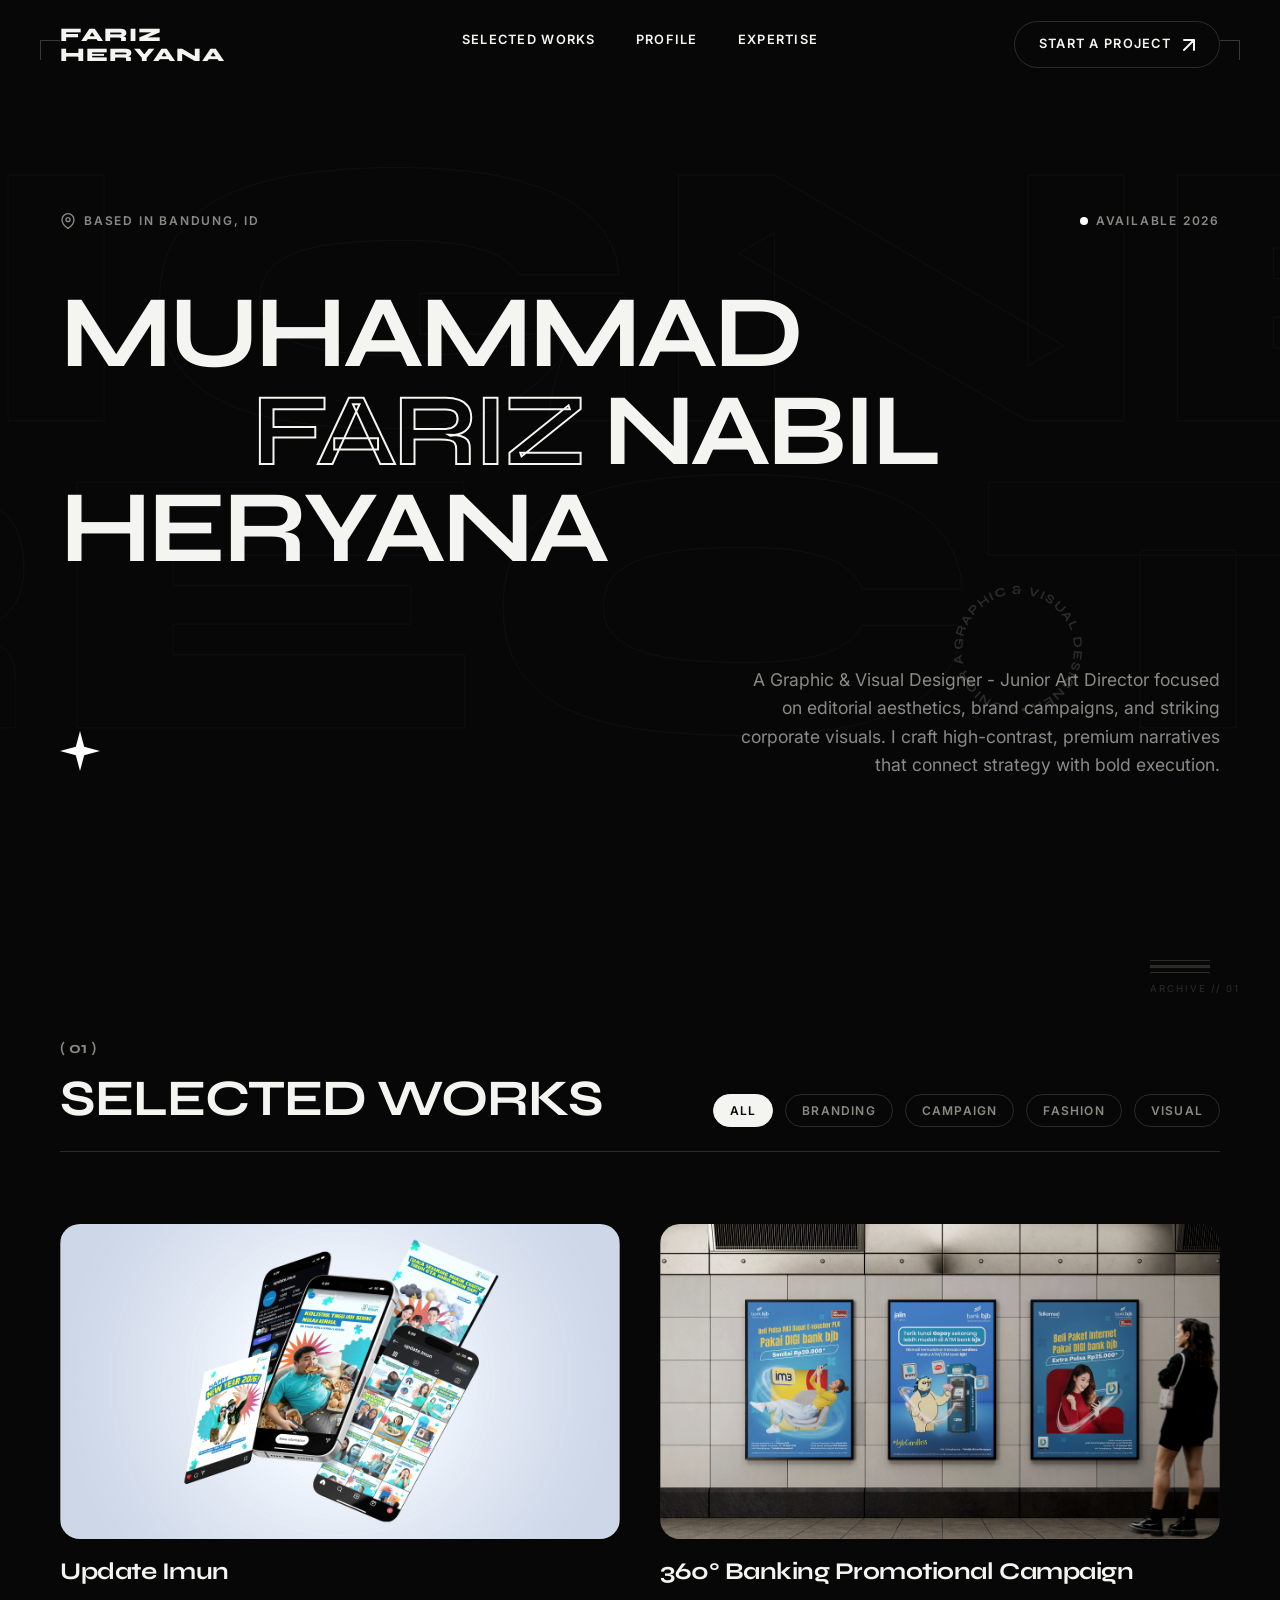
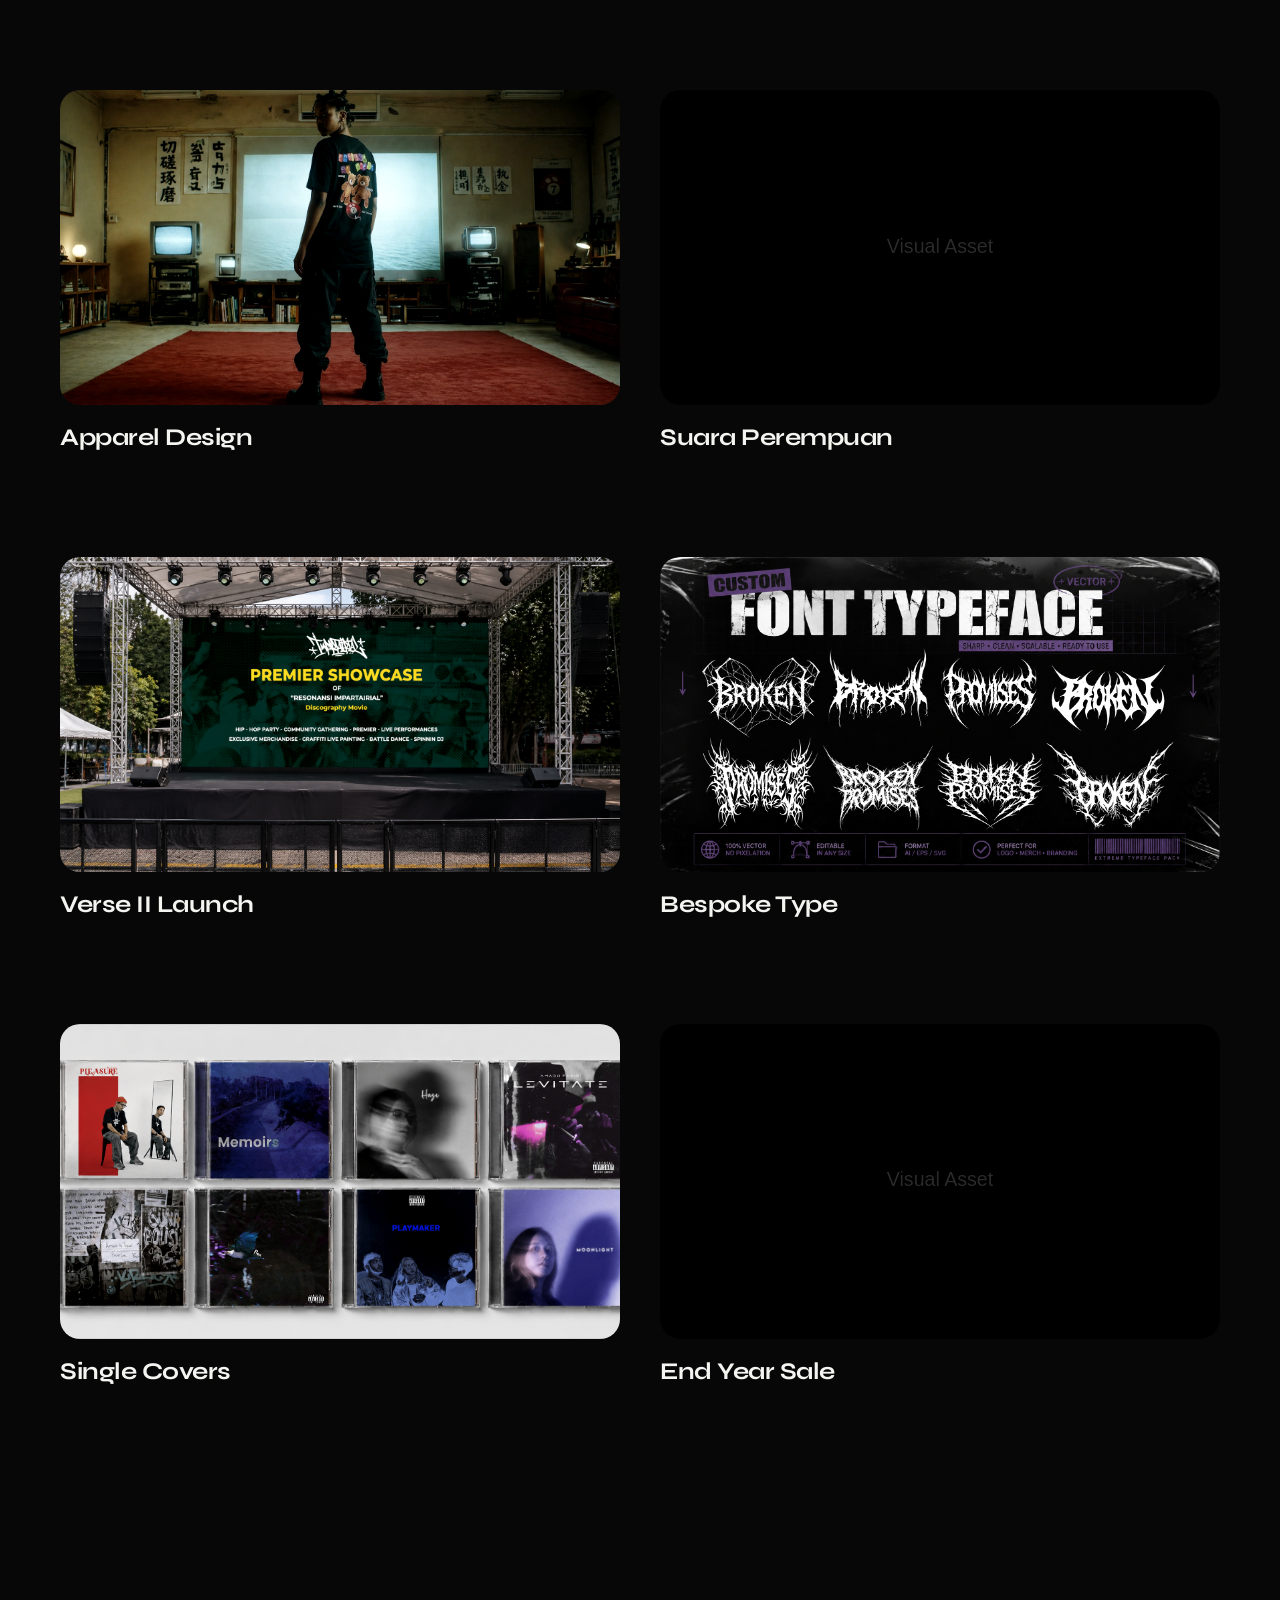
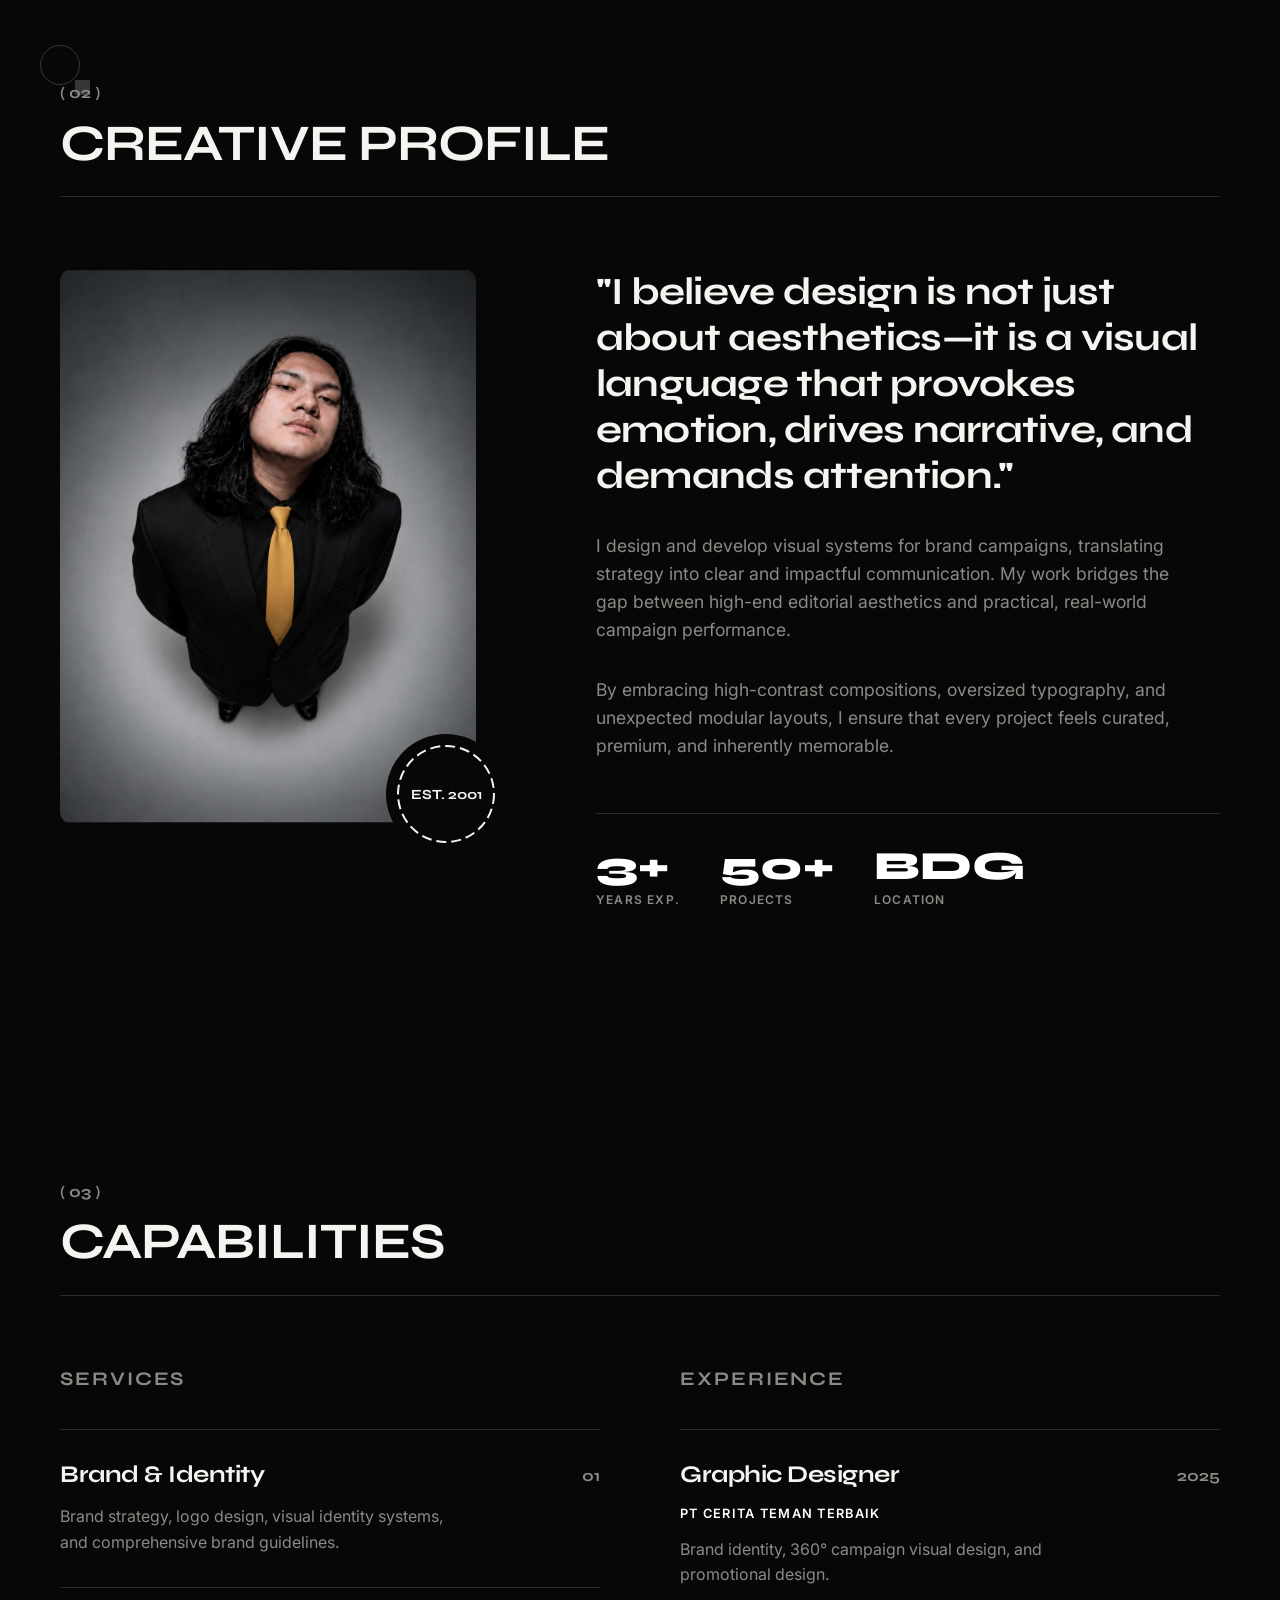
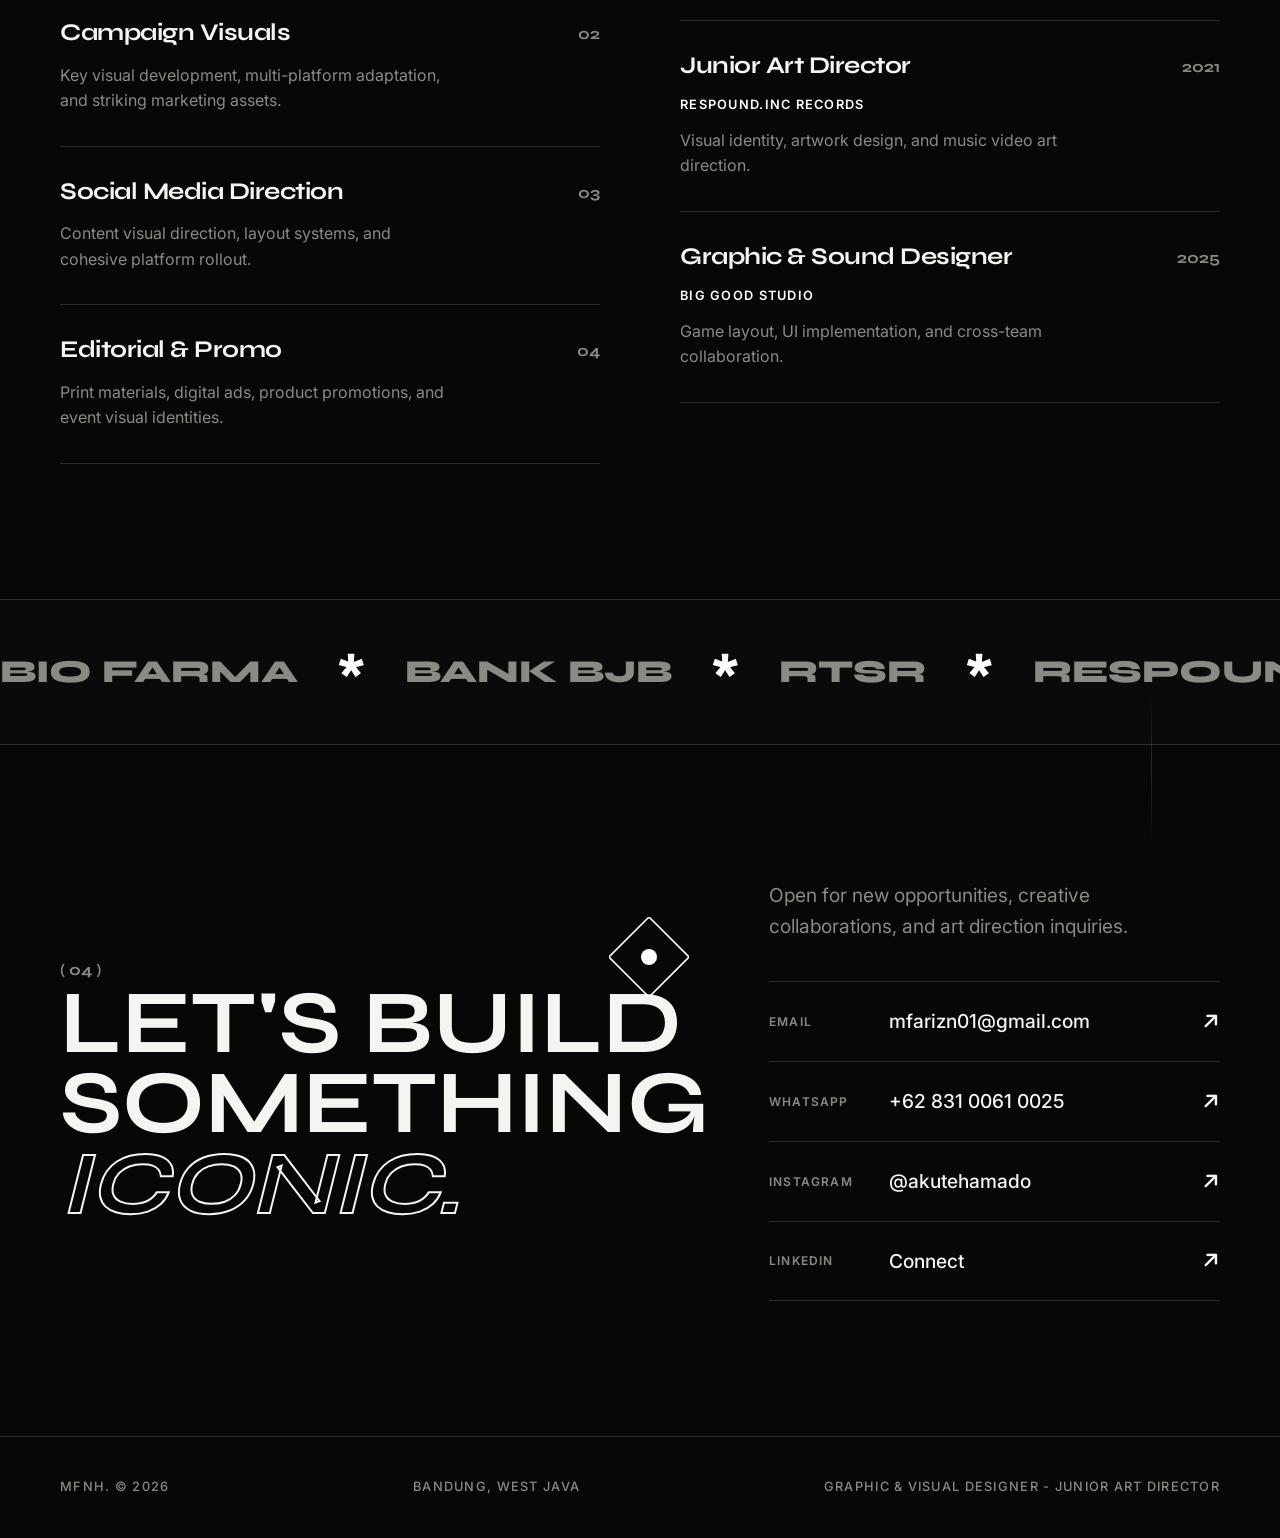
==== commit 11cf8b25: "Rebranding Website" ====
--- a/index.html
+++ b/index.html
@@ -4,9 +4,9 @@
 <head>
     <meta charset="UTF-8">
     <meta name="viewport" content="width=device-width, initial-scale=1.0">
-    <title>M. Fariz Nabil Heryana | Art Direction & Visual Design</title>
+    <title>M. Fariz Nabil Heryana | Graphic & Visual Designer - Junior Art Director</title>
     <meta name="description"
-        content="Portfolio of Muhammad Fariz Nabil Heryana — Editorial art direction and visual design based in Bandung.">
+        content="Portfolio of Muhammad Fariz Nabil Heryana — Graphic & Visual Designer - Junior Art Director based in Bandung.">
     
     <!-- Google Fonts: Syne for display, Inter for body -->
     <link rel="preconnect" href="https://fonts.googleapis.com">
@@ -76,13 +76,13 @@
         <div class="garnish-badge" aria-hidden="true">
             <svg viewBox="0 0 100 100">
                 <path id="curve" d="M 50 50 m -40, 0 a 40,40 0 1,1 80,0 a 40,40 0 1,1 -80,0" fill="none" />
-                <text font-family="Syne" font-size="10" font-weight="700" letter-spacing="2" fill="currentColor">
-                    <textPath href="#curve">ART DIRECTION • VISUAL DESIGN • </textPath>
+                <text font-family="Syne" font-size="9" font-weight="700" letter-spacing="1" fill="currentColor">
+                    <textPath href="#curve">GRAPHIC & VISUAL DESIGNER • JUNIOR ART DIRECTOR • </textPath>
                 </text>
             </svg>
         </div>
 
-        <div class="hero-watermark" aria-hidden="true">ART<br>DIRECTOR</div>
+        <div class="hero-watermark" aria-hidden="true">DESIGNER &<br>DIRECTOR</div>
         <div class="hero-grid-lines" aria-hidden="true"></div>
         <div class="container hero-container">
             <div class="hero-top">
@@ -112,7 +112,7 @@
                 </div>
                 <div class="hero-desc-wrap">
                     <p class="hero-desc">
-                        A multidisciplinary visual designer focused on editorial aesthetics, brand campaigns, and striking corporate visuals. I craft high-contrast, premium narratives that connect strategy with bold execution.
+                        A Graphic & Visual Designer - Junior Art Director focused on editorial aesthetics, brand campaigns, and striking corporate visuals. I craft high-contrast, premium narratives that connect strategy with bold execution.
                     </p>
                 </div>
             </div>
@@ -366,7 +366,7 @@
         <div class="container footer-inner">
             <div class="f-logo">MFNH. &copy; 2026</div>
             <div class="f-info">Bandung, West Java</div>
-            <div class="f-tag">Art Direction & Design</div>
+            <div class="f-tag">Graphic & Visual Designer - Junior Art Director</div>
         </div>
     </footer>
 
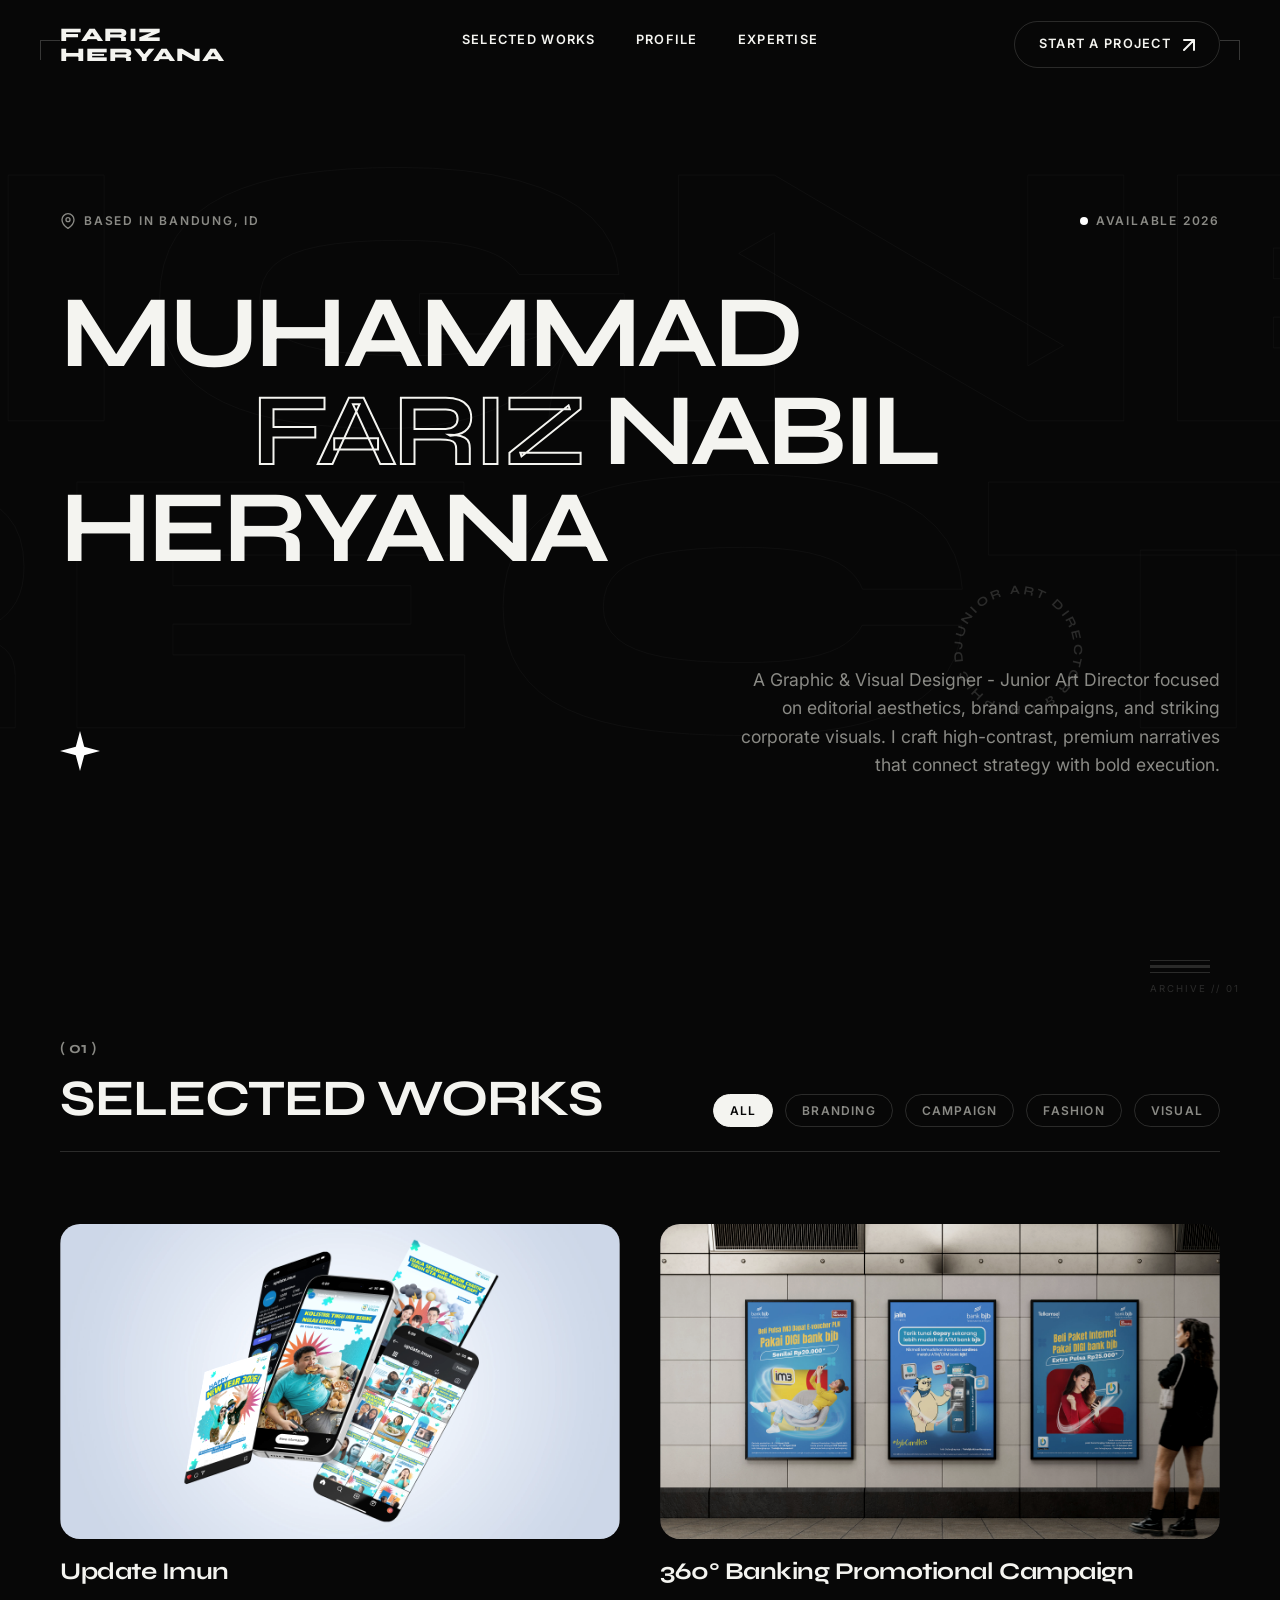
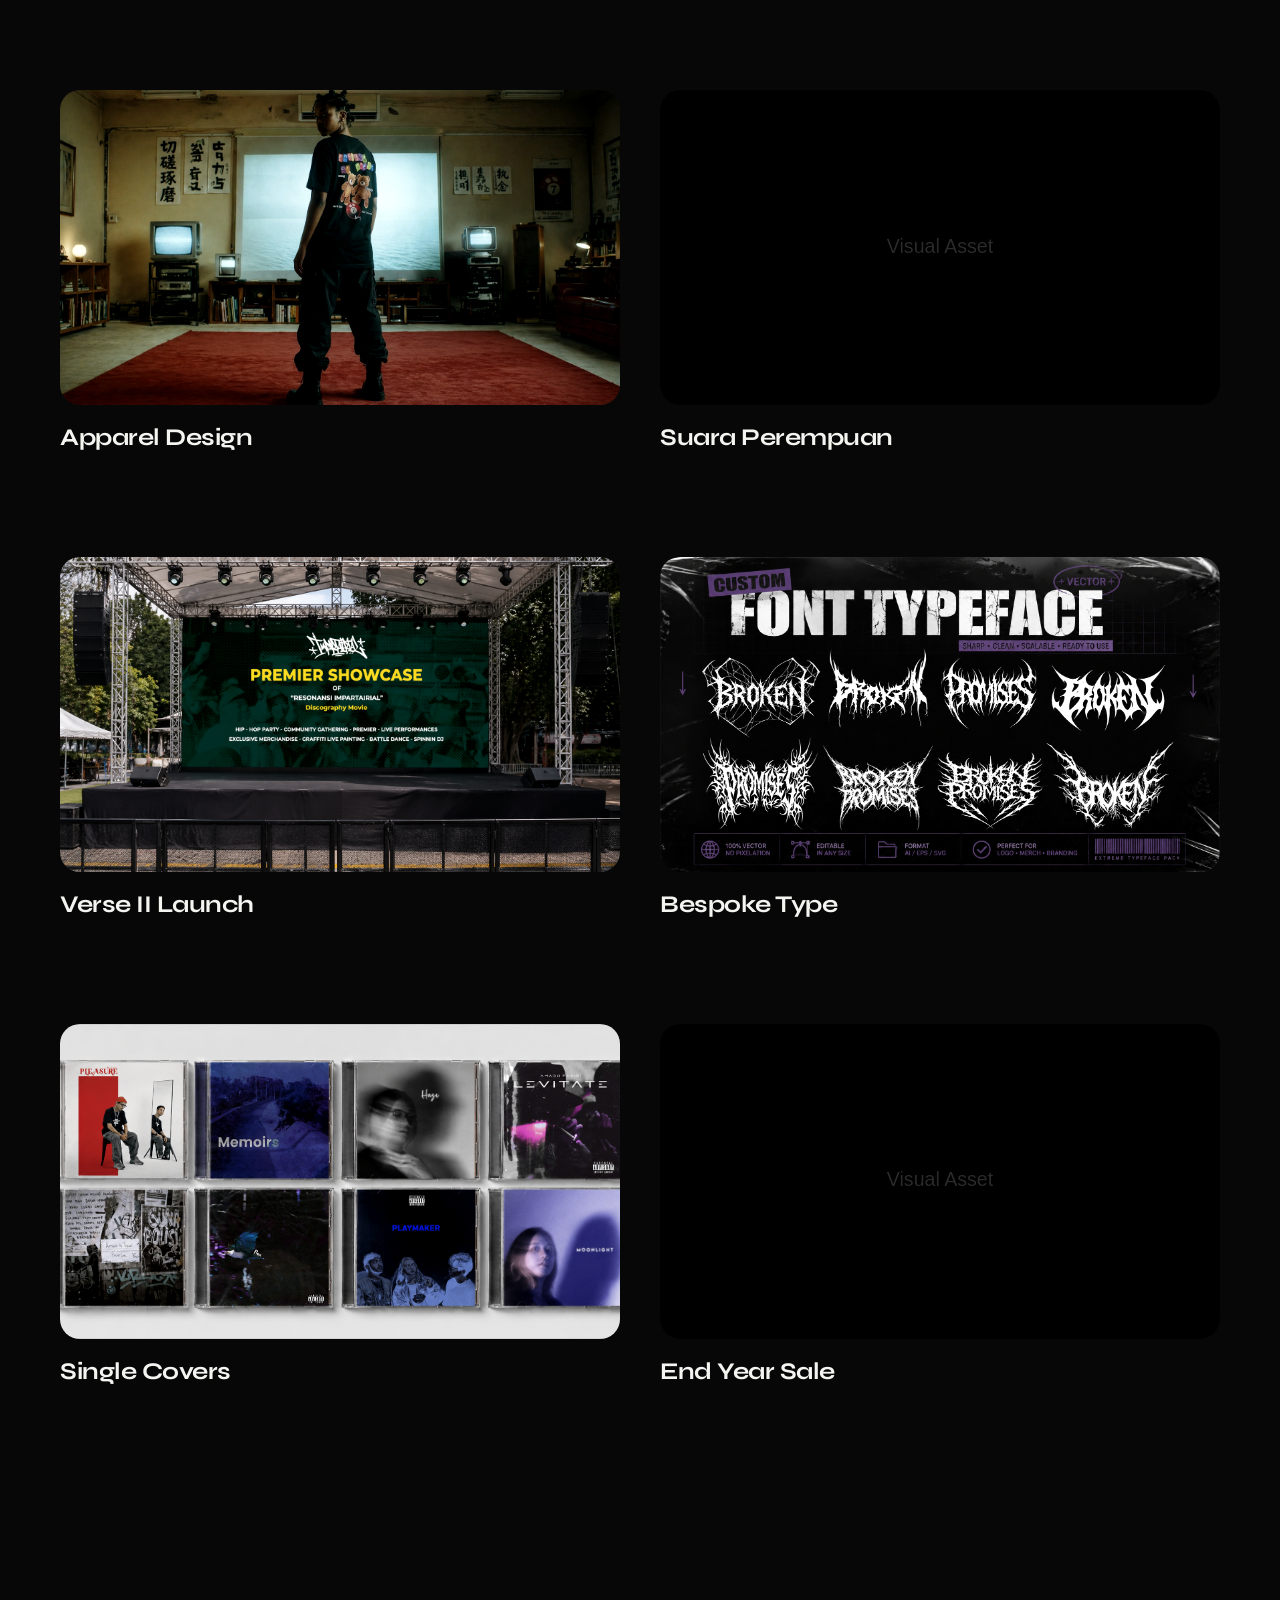
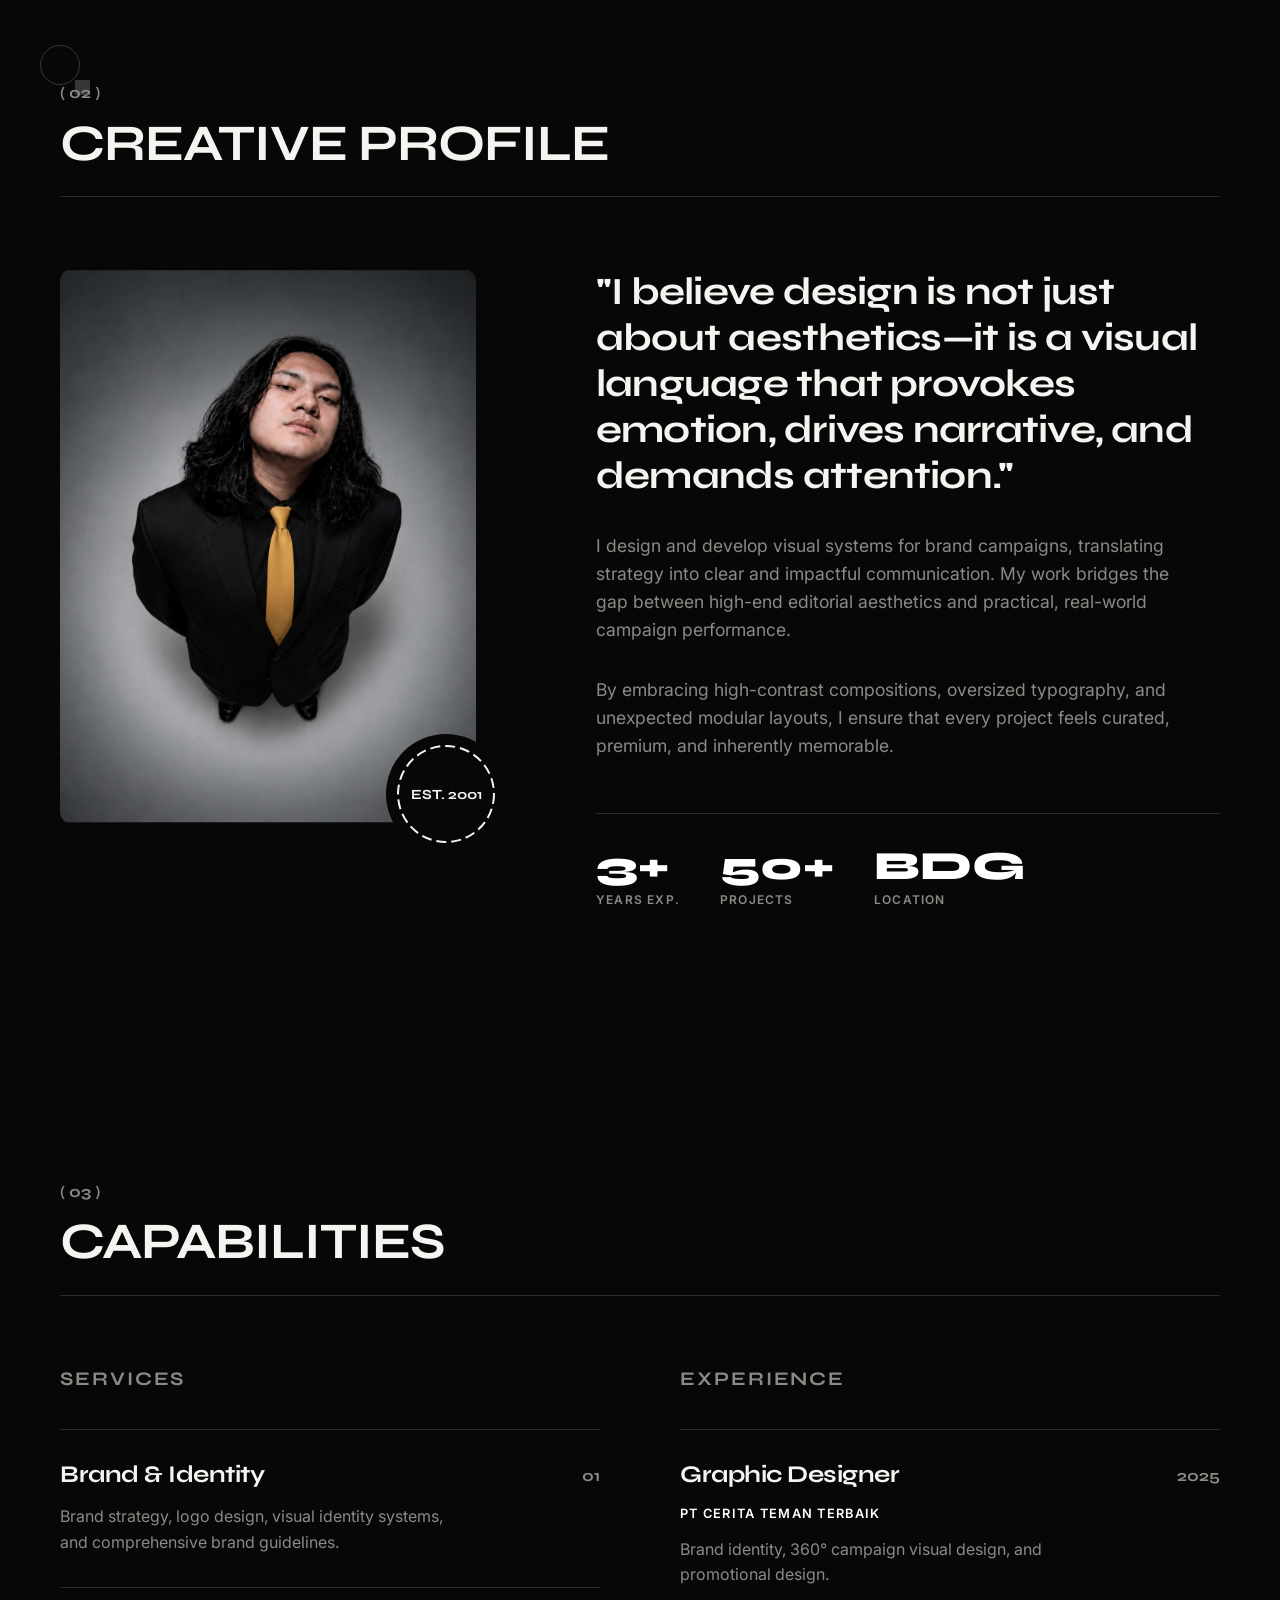
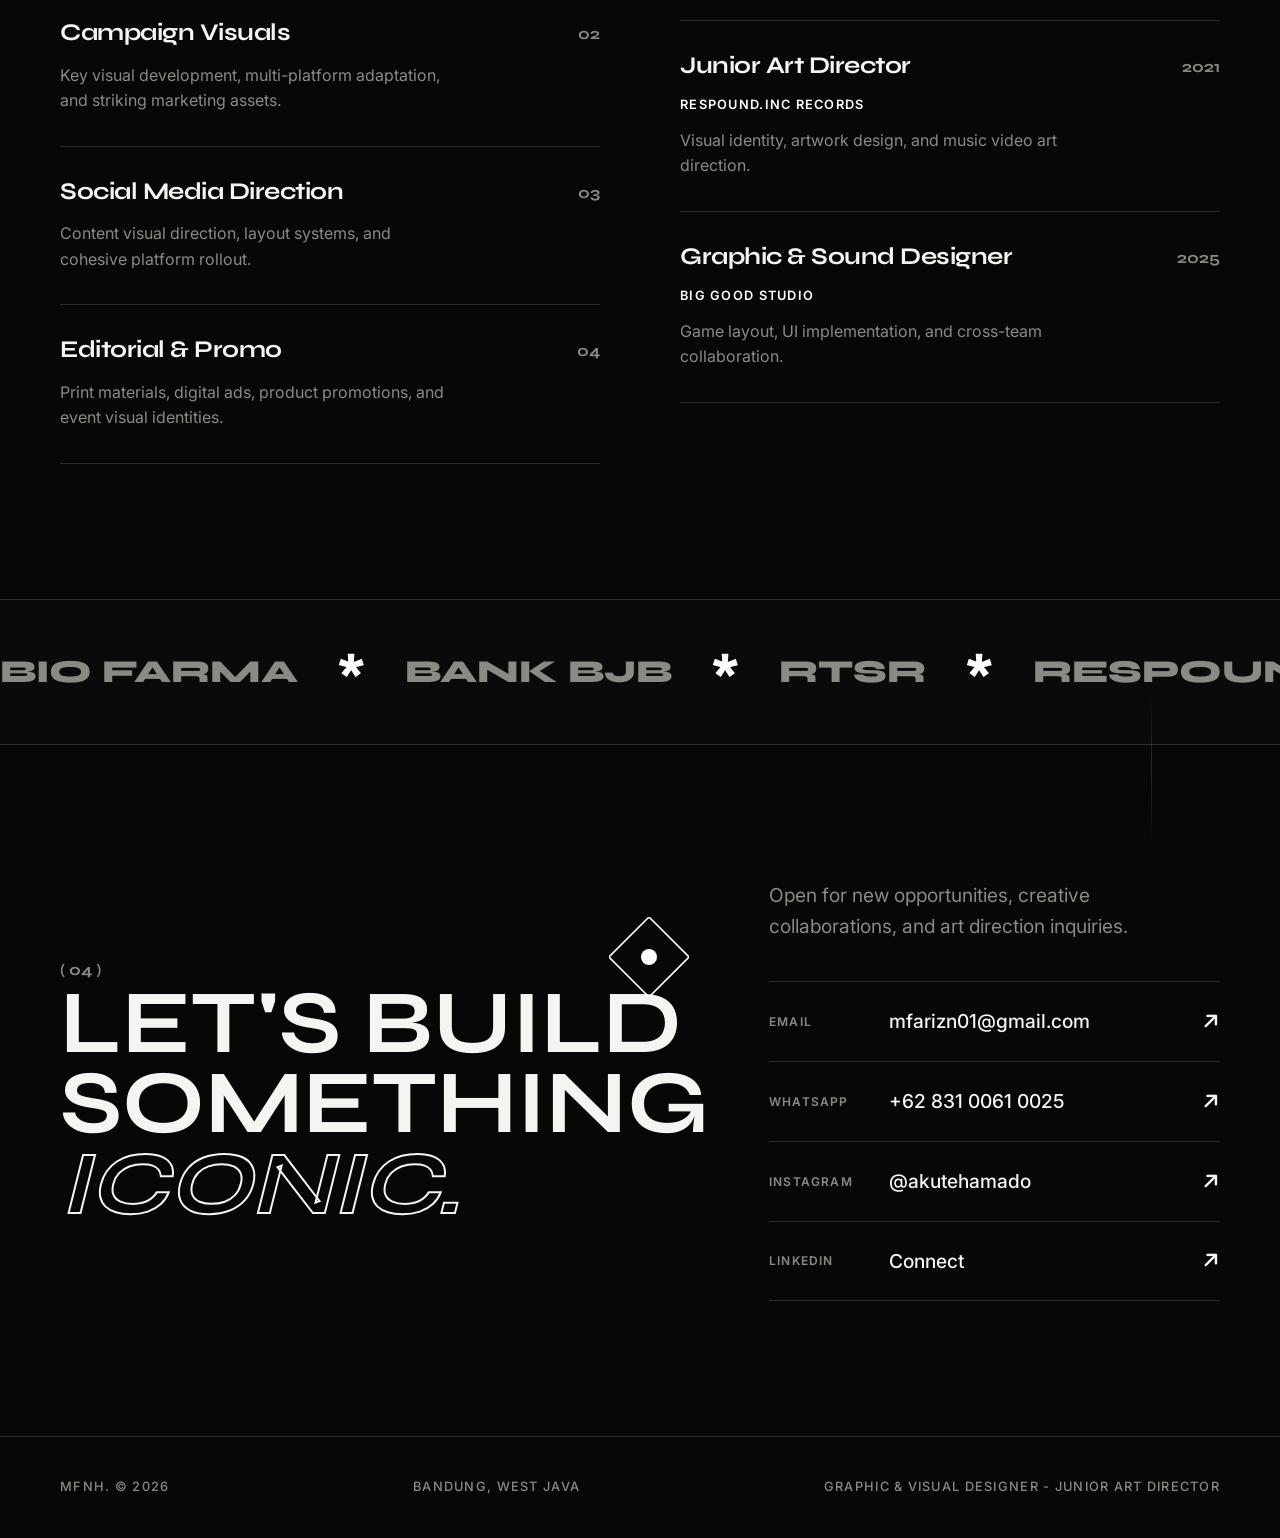
==== commit 73522b5a: "Rebranding Portfolio" ====
--- a/index.html
+++ b/index.html
@@ -76,8 +76,8 @@
         <div class="garnish-badge" aria-hidden="true">
             <svg viewBox="0 0 100 100">
                 <path id="curve" d="M 50 50 m -40, 0 a 40,40 0 1,1 80,0 a 40,40 0 1,1 -80,0" fill="none" />
-                <text font-family="Syne" font-size="9" font-weight="700" letter-spacing="1" fill="currentColor">
-                    <textPath href="#curve">GRAPHIC & VISUAL DESIGNER • JUNIOR ART DIRECTOR • </textPath>
+                <text font-family="Syne" font-size="9" font-weight="700" letter-spacing="2" fill="currentColor">
+                    <textPath href="#curve">JUNIOR ART DIRECTOR &amp; GRAPHIC DESIGNER </textPath>
                 </text>
             </svg>
         </div>
--- a/style.css
+++ b/style.css
@@ -440,3 +440,93 @@
 @media(max-width: 768px) {
     .garnish-badge, .garnish-label, .garnish-geo, .garnish-line-v, .garnish-crop { display: none; }
 }
+
+/* ===== MOBILE LAYOUT FIXES (max-width: 768px) ===== */
+@media(max-width: 768px) {
+
+    /* Base */
+    :root { --nav-height: 70px; }
+    body { cursor: auto; }
+    a, button { cursor: pointer; }
+    .cursor-dot { display: none; }
+
+    /* Navbar */
+    .logo { font-size: 1rem; line-height: 1; }
+    #navbar { height: var(--nav-height); }
+
+    /* Mobile menu links – smaller so they all fit */
+    .mobile-links a { font-size: 2.4rem; }
+
+    /* Hero */
+    .hero { min-height: 100svh; padding-top: var(--nav-height); align-items: flex-start; padding-bottom: 60px; }
+    .hero-container { gap: 5vw; }
+    .hero-top { flex-direction: column; align-items: flex-start; gap: 6px; }
+    .hero-title { font-size: clamp(2.8rem, 12vw, 5rem); }
+    .hero-title .indent { padding-left: 0; flex-direction: row; gap: 12px; flex-wrap: wrap; }
+    .hero-title .outline { -webkit-text-stroke: 1px var(--text-light); }
+    .hero-bottom { flex-direction: column; align-items: flex-start; gap: 24px; margin-top: 24px; }
+    .hero-desc-wrap { text-align: left; max-width: 100%; }
+    .hero-desc { font-size: 0.95rem; }
+    .hero-abstract-shape { display: none; }
+    .hero-watermark { font-size: 50vw; opacity: 0.5; }
+
+    /* Sections */
+    .section { padding: 80px 0; }
+    .section-header {
+        flex-direction: column; align-items: flex-start; gap: 20px;
+        margin-bottom: 40px;
+    }
+    .sh-right { width: 100%; }
+    .sh-title { font-size: clamp(1.8rem, 7vw, 2.5rem); }
+    .filters { gap: 8px; }
+    .filter-btn { font-size: 0.65rem; padding: 6px 12px; }
+
+    /* Works grid – single column */
+    .works-grid { grid-template-columns: 1fr; gap: 48px; }
+    .wc-title { font-size: 1.3rem; }
+    /* Always show meta on mobile (no hover) */
+    .wc-meta { transform: translateY(0); }
+
+    /* About */
+    .about-grid { grid-template-columns: 1fr; gap: 48px; }
+    .av-frame { aspect-ratio: 3/4; max-width: 320px; margin: 0 auto; }
+    .av-stamp { width: 90px; height: 90px; bottom: -20px; right: -10px; }
+    .about-statement { font-size: clamp(1.4rem, 5vw, 1.8rem); }
+    .about-text { font-size: 1rem; }
+    .about-stats { gap: 24px; flex-wrap: wrap; }
+    .stat-num { font-size: 2rem; }
+
+    /* Expertise */
+    .expertise-grid { grid-template-columns: 1fr; gap: 0; }
+    .ex-col-title { margin-bottom: 0; font-size: 1rem; padding-top: 40px; }
+    .ex-item { padding: 24px 0; }
+    .ex-item h5 { font-size: 1.2rem; }
+
+    /* Marquee */
+    .marquee-track span { font-size: 1.4rem; }
+    .marquee-track span.asterisk { font-size: 1.8rem; }
+
+    /* Contact */
+    .contact-grid { grid-template-columns: 1fr; gap: 48px; }
+    .contact-title { font-size: clamp(2.8rem, 10vw, 4rem); line-height: 0.95; }
+    .contact-stamp { display: none; }
+    .contact-desc { font-size: 1rem; }
+    .c-link { padding: 18px 0; }
+    .c-link-label { width: 90px; font-size: 0.65rem; }
+    .c-link-val { font-size: 1rem; }
+
+    /* Footer */
+    .footer-inner { flex-direction: column; gap: 12px; text-align: center; }
+
+    /* Modal */
+    .modal-close { top: 16px; right: 16px; font-size: 0.7rem; }
+    .modal-hero { height: 35vh; }
+    .modal-title { font-size: clamp(1.8rem, 6vw, 2.5rem); }
+    .modal-meta { grid-template-columns: 1fr 1fr; gap: 24px; }
+    .modal-desc { font-size: 1rem; margin-bottom: 48px; }
+
+    /* Lightbox */
+    .lb-nav { font-size: 1.4rem; padding: 12px; }
+    .lb-nav.prev { left: 4px; }
+    .lb-nav.next { right: 4px; }
+}
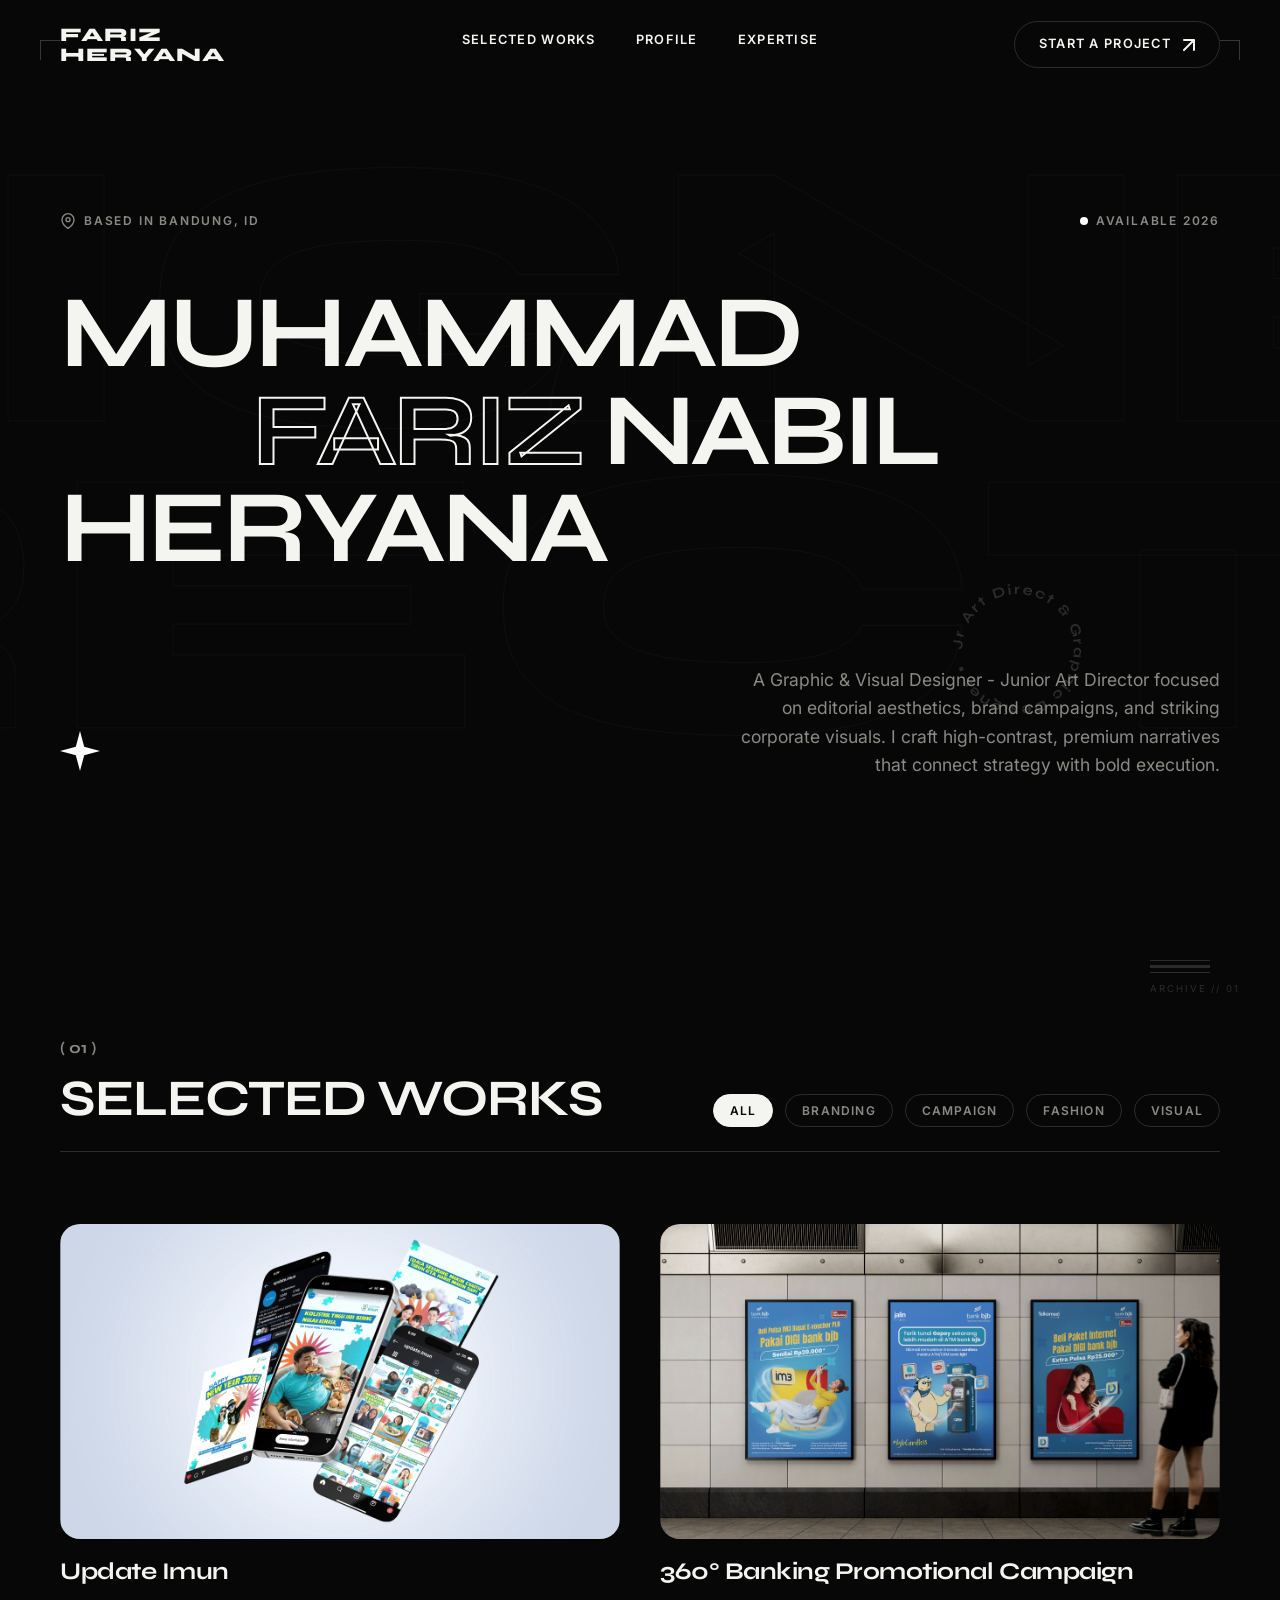
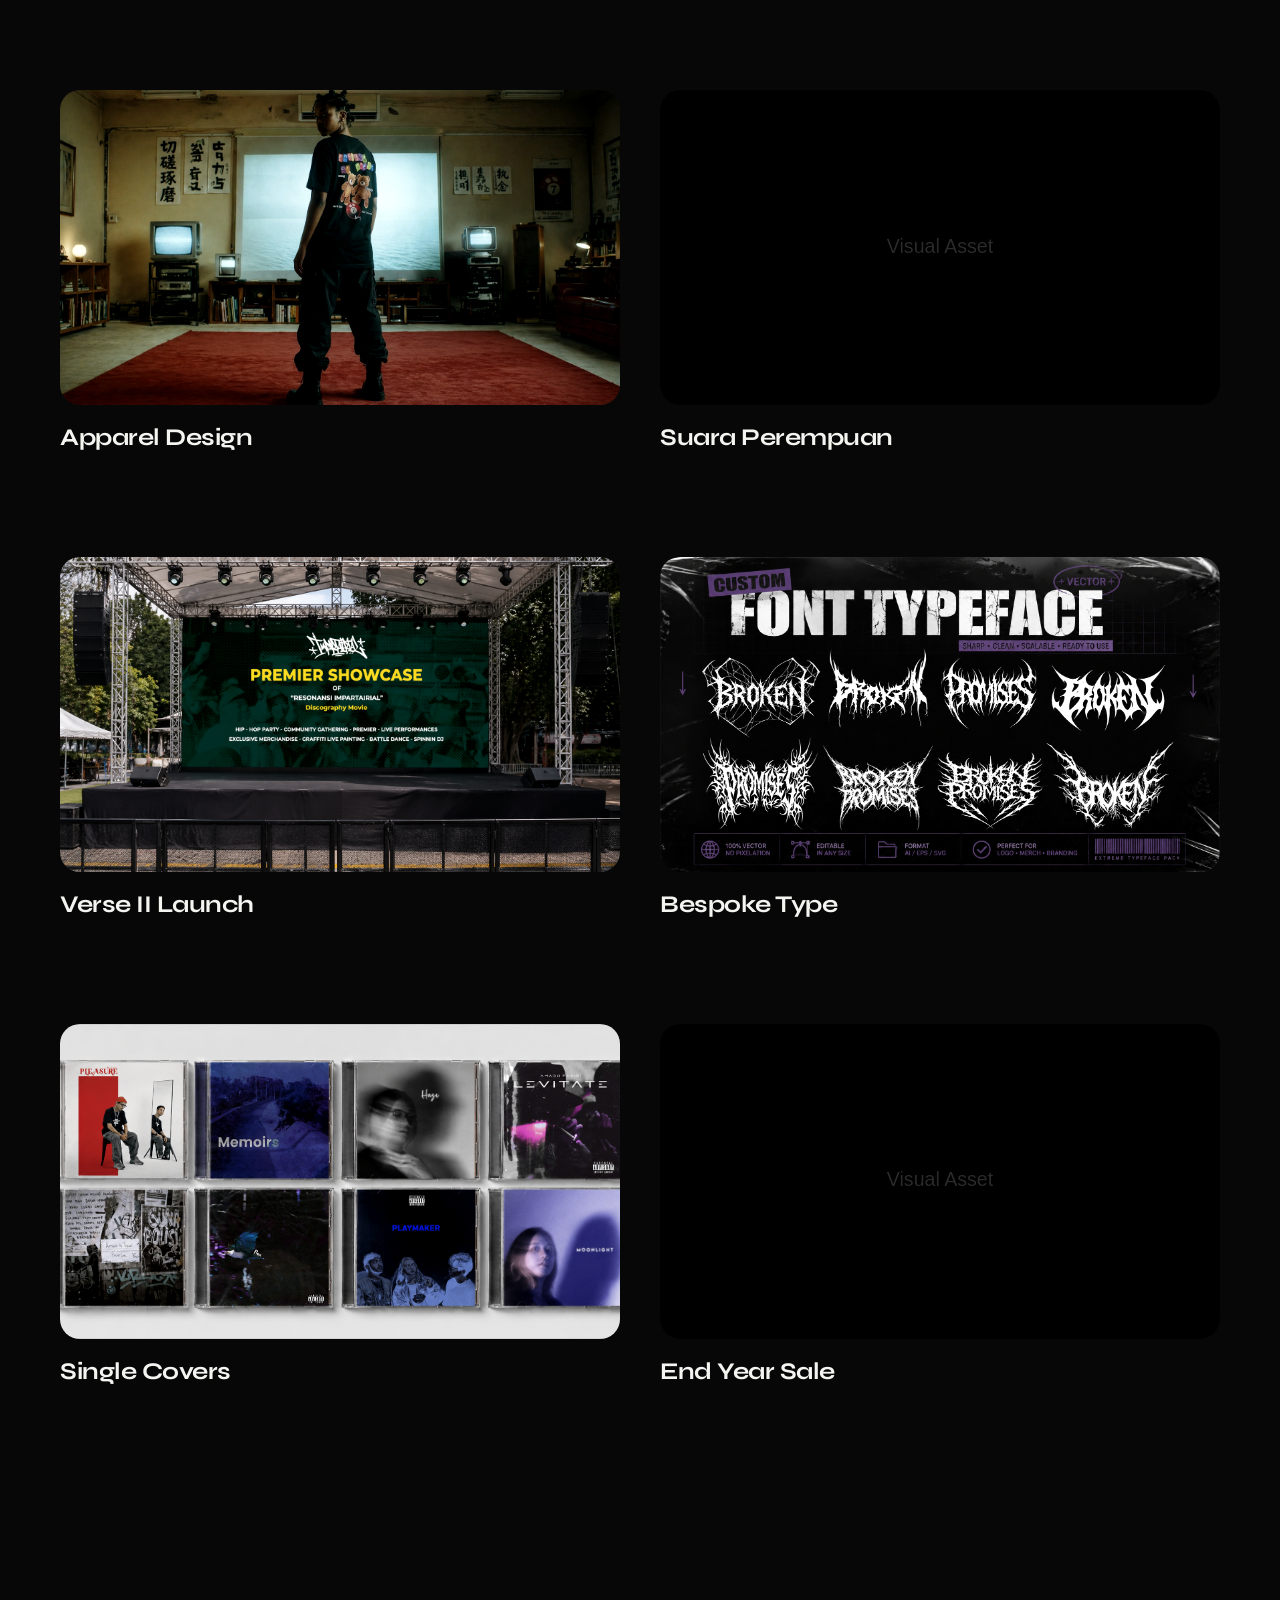
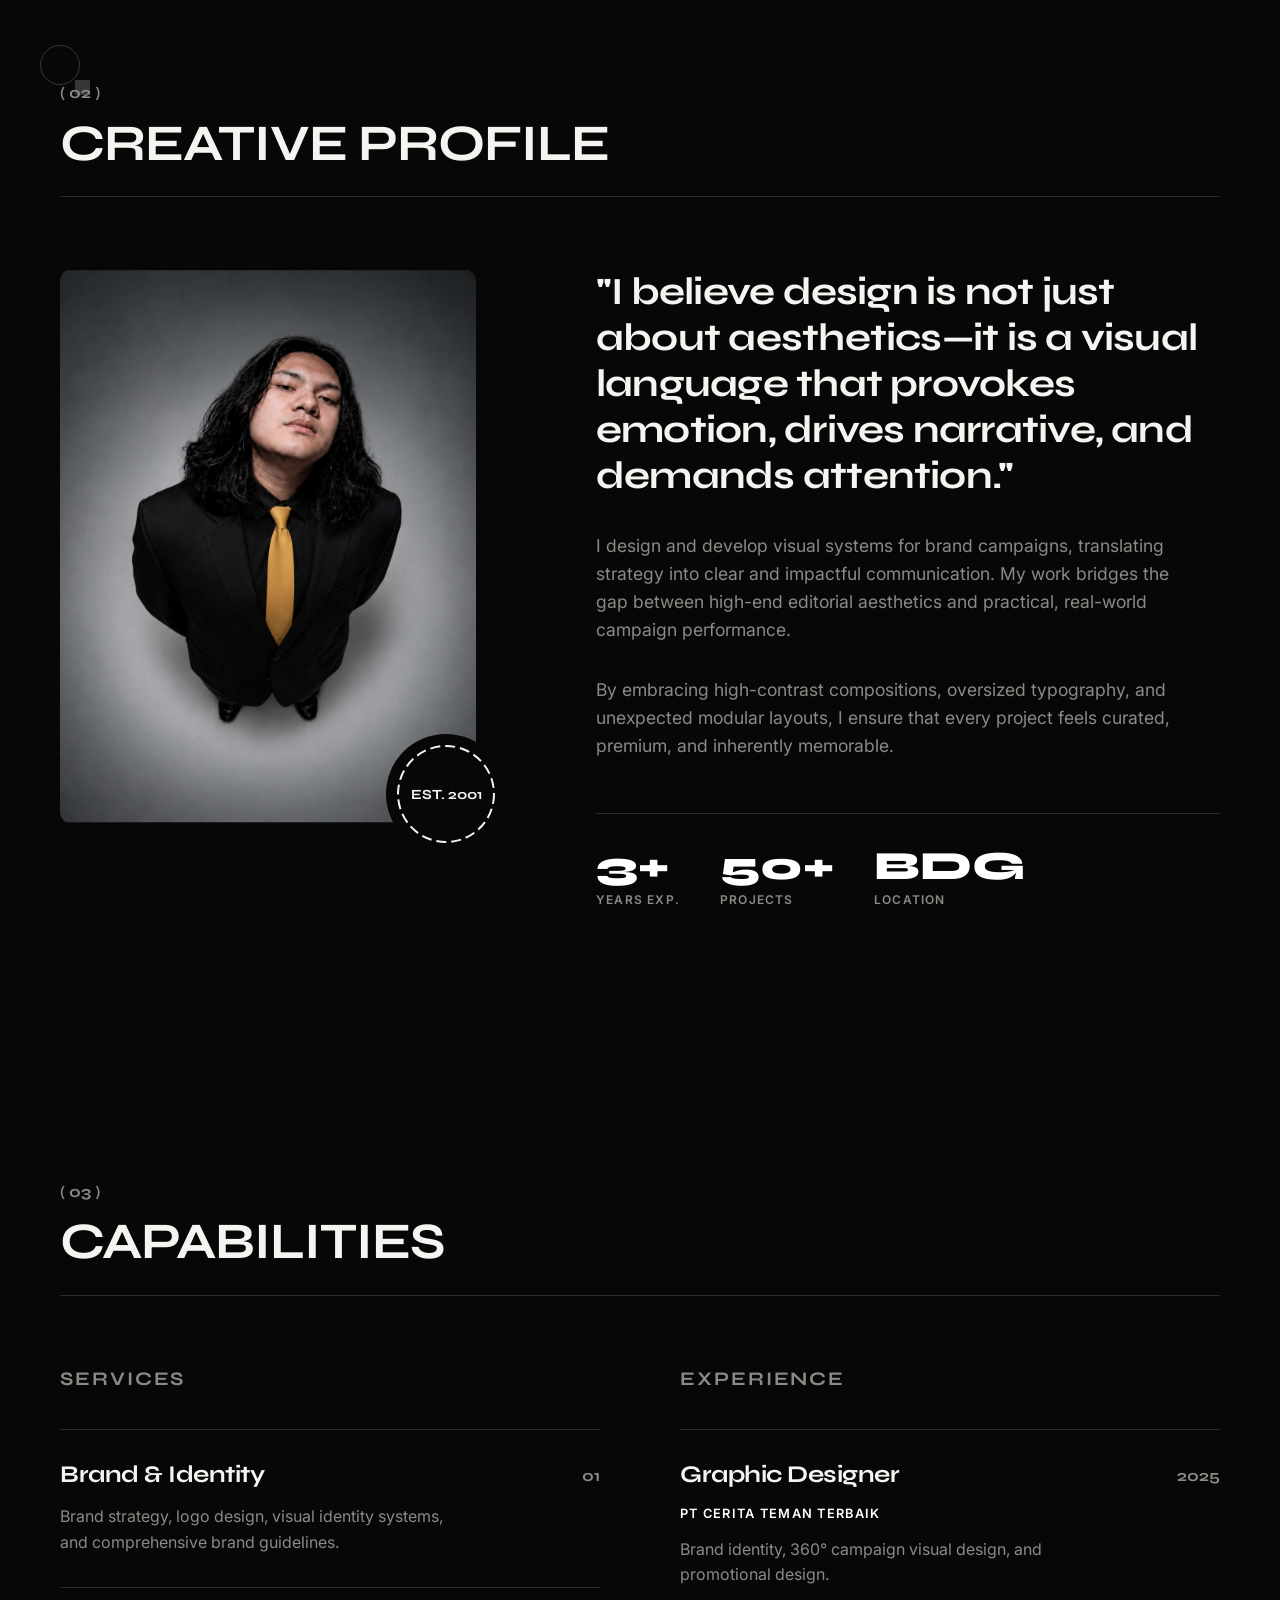
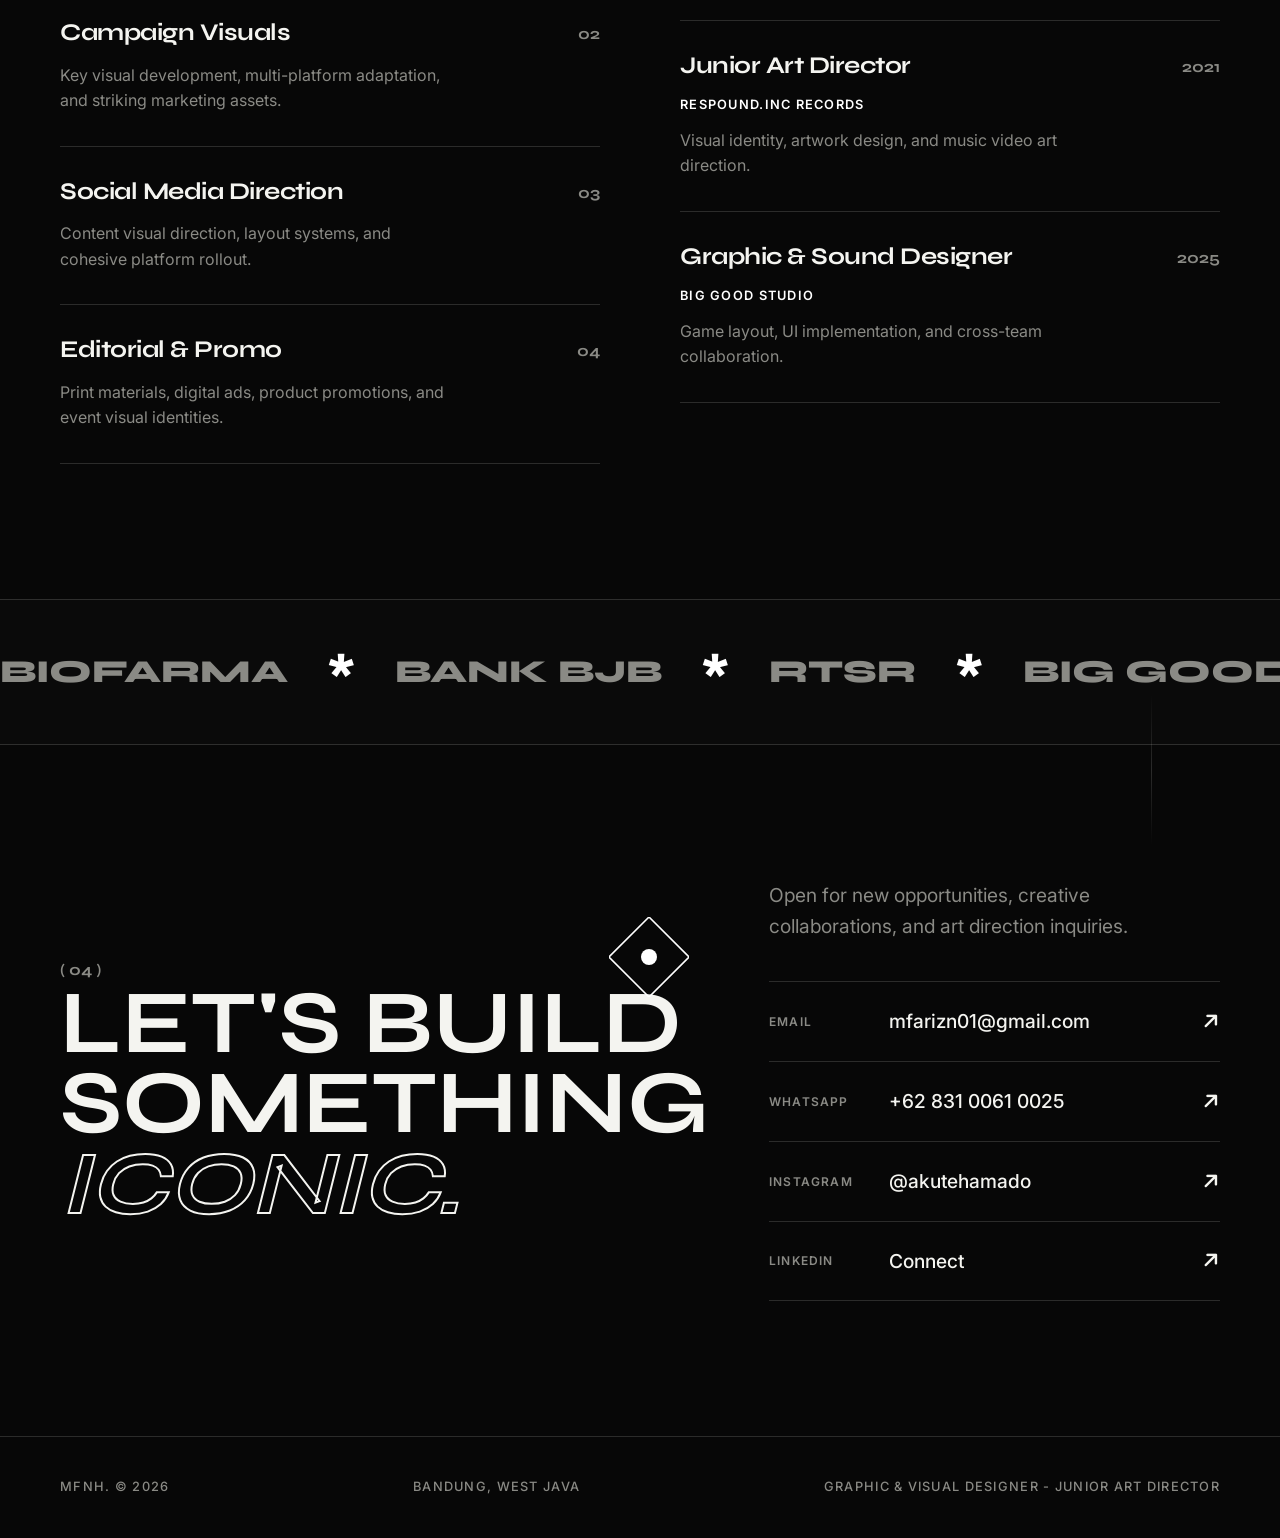
==== commit 50b11c67: "Rebranding Website" ====
--- a/index.html
+++ b/index.html
@@ -76,8 +76,8 @@
         <div class="garnish-badge" aria-hidden="true">
             <svg viewBox="0 0 100 100">
                 <path id="curve" d="M 50 50 m -40, 0 a 40,40 0 1,1 80,0 a 40,40 0 1,1 -80,0" fill="none" />
-                <text font-family="Syne" font-size="9" font-weight="700" letter-spacing="2" fill="currentColor">
-                    <textPath href="#curve">JUNIOR ART DIRECTOR &amp; GRAPHIC DESIGNER </textPath>
+                <text font-family="Syne" font-size="10.5" font-weight="700" letter-spacing="1.5" fill="currentColor">
+                    <textPath href="#curve">Jr Art Direct &amp; Graphic Designer • </textPath>
                 </text>
             </svg>
         </div>
@@ -292,24 +292,34 @@
     <!-- CLIENT MARQUEE -->
     <div class="marquee-wrapper">
         <div class="marquee-track">
-            <span>BIO FARMA</span> <span class="asterisk">*</span>
+            <span>BIOFARMA</span> <span class="asterisk">*</span>
             <span>BANK BJB</span> <span class="asterisk">*</span>
             <span>RTSR</span> <span class="asterisk">*</span>
-            <span>RESPOUND.INC</span> <span class="asterisk">*</span>
             <span>BIG GOOD STUDIO</span> <span class="asterisk">*</span>
+            <span>XL</span> <span class="asterisk">*</span>
+            <span>IM3</span> <span class="asterisk">*</span>
             <span>TELKOMSEL</span> <span class="asterisk">*</span>
-            <span>IM3</span> <span class="asterisk">*</span>
+            <span>IMPARTAIRIAL</span> <span class="asterisk">*</span>
+            <span>RESPOUND.INC RECORDS</span> <span class="asterisk">*</span>
             <span>GOPAY</span> <span class="asterisk">*</span>
+            <span>AXIS</span> <span class="asterisk">*</span>
+            <span>SMARTFREN</span> <span class="asterisk">*</span>
+            <span>WHOOSH</span> <span class="asterisk">*</span>
             
             <!-- Clone for loop -->
-            <span>BIO FARMA</span> <span class="asterisk">*</span>
+            <span>BIOFARMA</span> <span class="asterisk">*</span>
             <span>BANK BJB</span> <span class="asterisk">*</span>
             <span>RTSR</span> <span class="asterisk">*</span>
-            <span>RESPOUND.INC</span> <span class="asterisk">*</span>
             <span>BIG GOOD STUDIO</span> <span class="asterisk">*</span>
+            <span>XL</span> <span class="asterisk">*</span>
+            <span>IM3</span> <span class="asterisk">*</span>
             <span>TELKOMSEL</span> <span class="asterisk">*</span>
-            <span>IM3</span> <span class="asterisk">*</span>
+            <span>IMPARTAIRIAL</span> <span class="asterisk">*</span>
+            <span>RESPOUND.INC RECORDS</span> <span class="asterisk">*</span>
             <span>GOPAY</span> <span class="asterisk">*</span>
+            <span>AXIS</span> <span class="asterisk">*</span>
+            <span>SMARTFREN</span> <span class="asterisk">*</span>
+            <span>WHOOSH</span> <span class="asterisk">*</span>
         </div>
     </div>
 
--- a/style.css
+++ b/style.css
@@ -304,8 +304,8 @@
 
 /* ===== MARQUEE ===== */
 .marquee-wrapper { padding: 40px 0; border-top: 1px solid var(--gray-line); border-bottom: 1px solid var(--gray-line); overflow: hidden; background: #0a0a0a; }
-.marquee-track { display: flex; align-items: center; gap: 40px; white-space: nowrap; animation: marquee 20s linear infinite; }
-.marquee-track span { font-family: var(--font-display); font-size: 2rem; font-weight: 800; color: var(--gray-mute); transition: 0.3s; }
+.marquee-track { display: flex; align-items: center; white-space: nowrap; animation: marquee 40s linear infinite; }
+.marquee-track span { font-family: var(--font-display); font-size: 2rem; font-weight: 800; color: var(--gray-mute); transition: 0.3s; padding-right: 40px; }
 .marquee-track span.asterisk { color: var(--accent-red); font-size: 2.5rem; }
 .marquee-track span:hover { color: var(--text-light); }
 @keyframes marquee { 0% { transform: translateX(0); } 100% { transform: translateX(-50%); } }
@@ -478,8 +478,9 @@
     }
     .sh-right { width: 100%; }
     .sh-title { font-size: clamp(1.8rem, 7vw, 2.5rem); }
-    .filters { gap: 8px; }
-    .filter-btn { font-size: 0.65rem; padding: 6px 12px; }
+    .filters { display: flex; flex-wrap: nowrap; overflow-x: auto; gap: 10px; padding-bottom: 12px; width: 100vw; margin-left: calc(-1 * var(--container-pad)); padding-left: var(--container-pad); padding-right: var(--container-pad); -webkit-overflow-scrolling: touch; scrollbar-width: none; }
+    .filters::-webkit-scrollbar { display: none; }
+    .filter-btn { flex: 0 0 auto; font-size: 0.75rem; padding: 10px 18px; }
 
     /* Works grid – single column */
     .works-grid { grid-template-columns: 1fr; gap: 48px; }
@@ -503,8 +504,10 @@
     .ex-item h5 { font-size: 1.2rem; }
 
     /* Marquee */
-    .marquee-track span { font-size: 1.4rem; }
-    .marquee-track span.asterisk { font-size: 1.8rem; }
+    .marquee-wrapper { padding: 24px 0; }
+    .marquee-track { animation-duration: 20s; }
+    .marquee-track span { font-size: 1.1rem; padding-right: 20px; }
+    .marquee-track span.asterisk { font-size: 1.4rem; padding-right: 20px; }
 
     /* Contact */
     .contact-grid { grid-template-columns: 1fr; gap: 48px; }
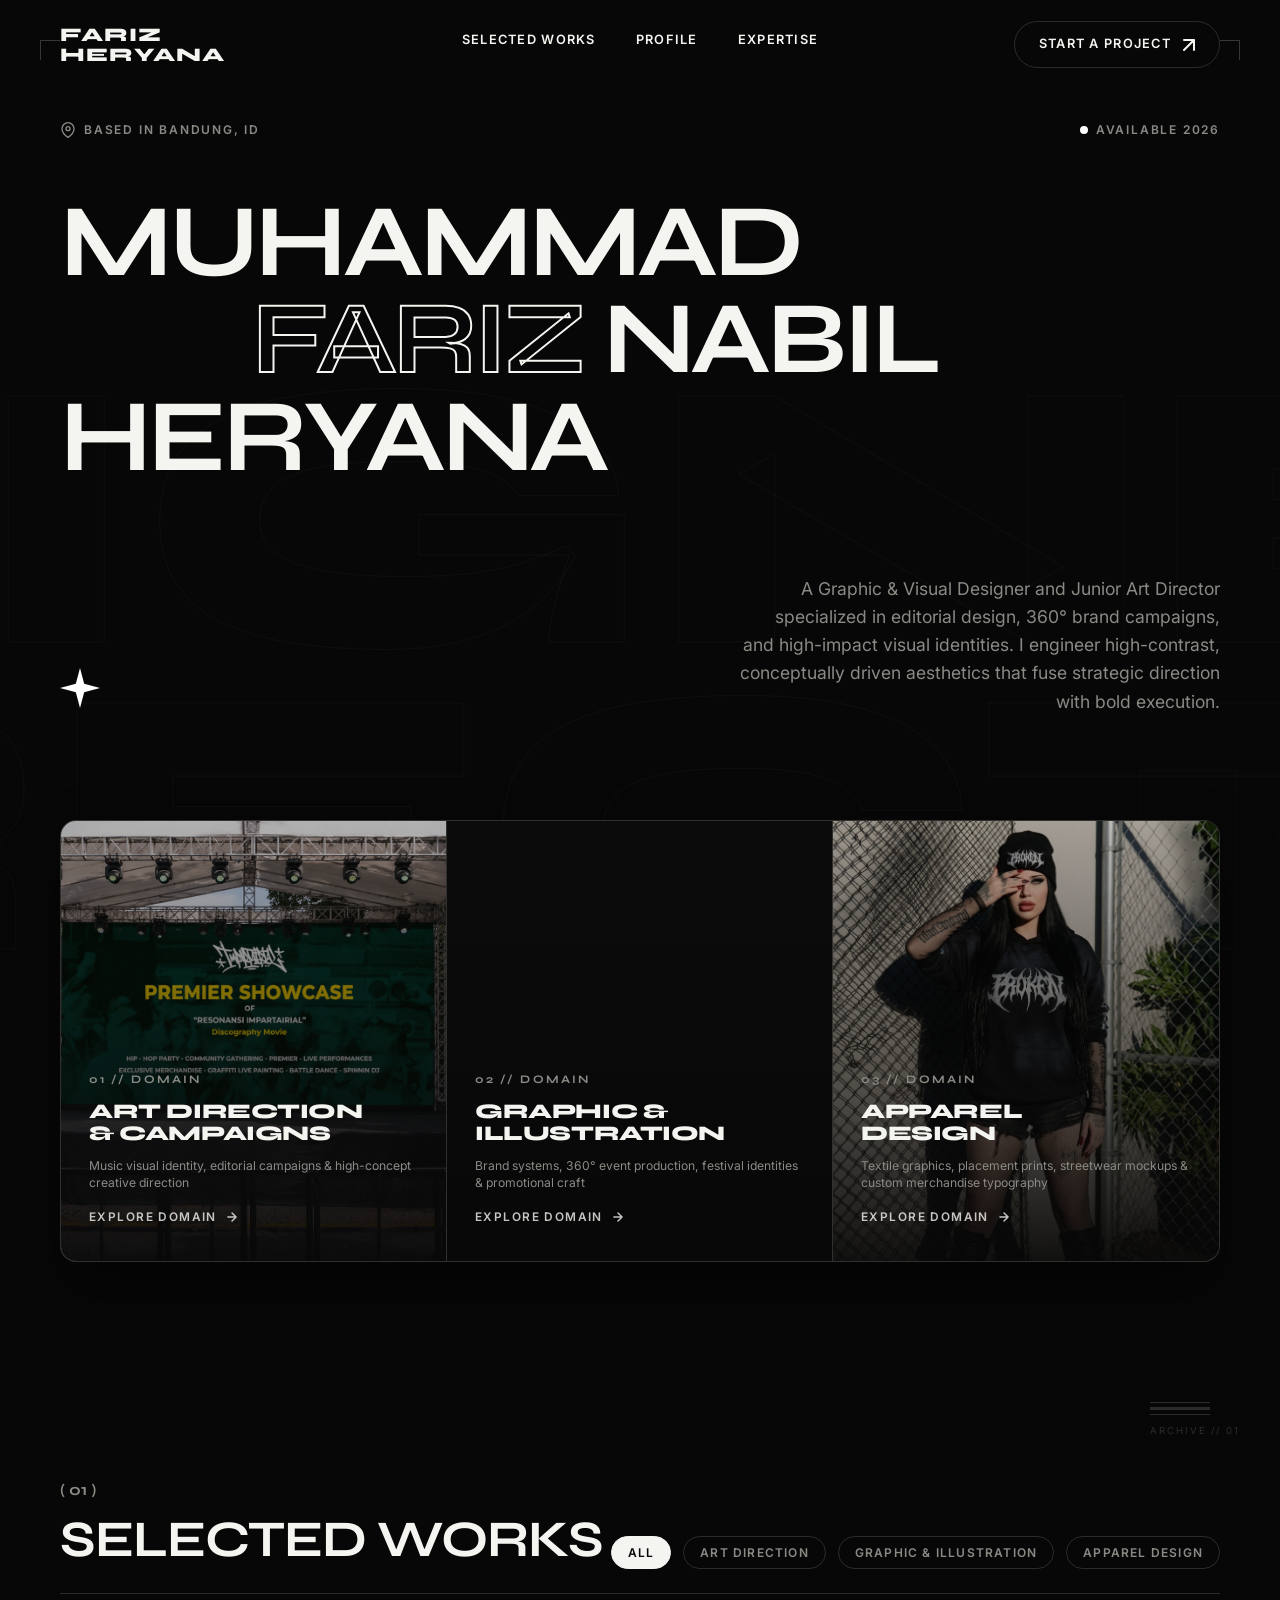
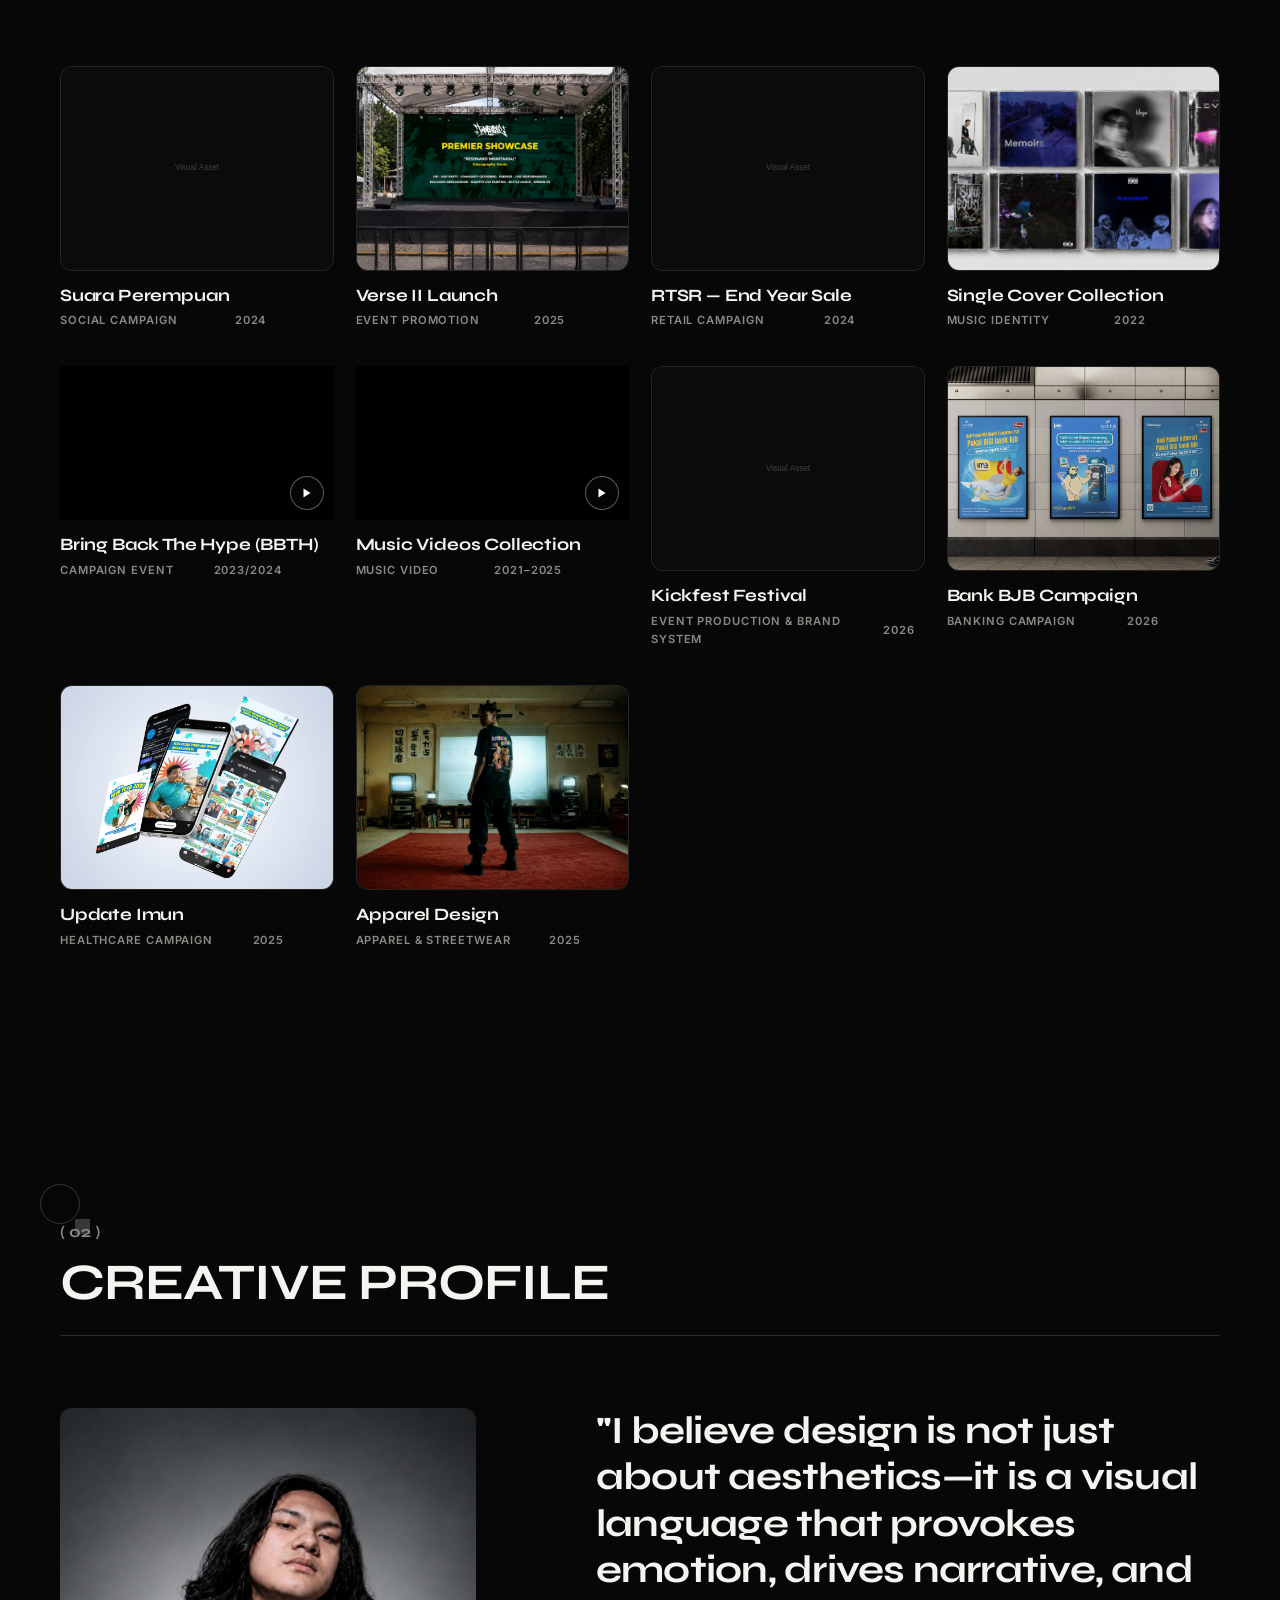
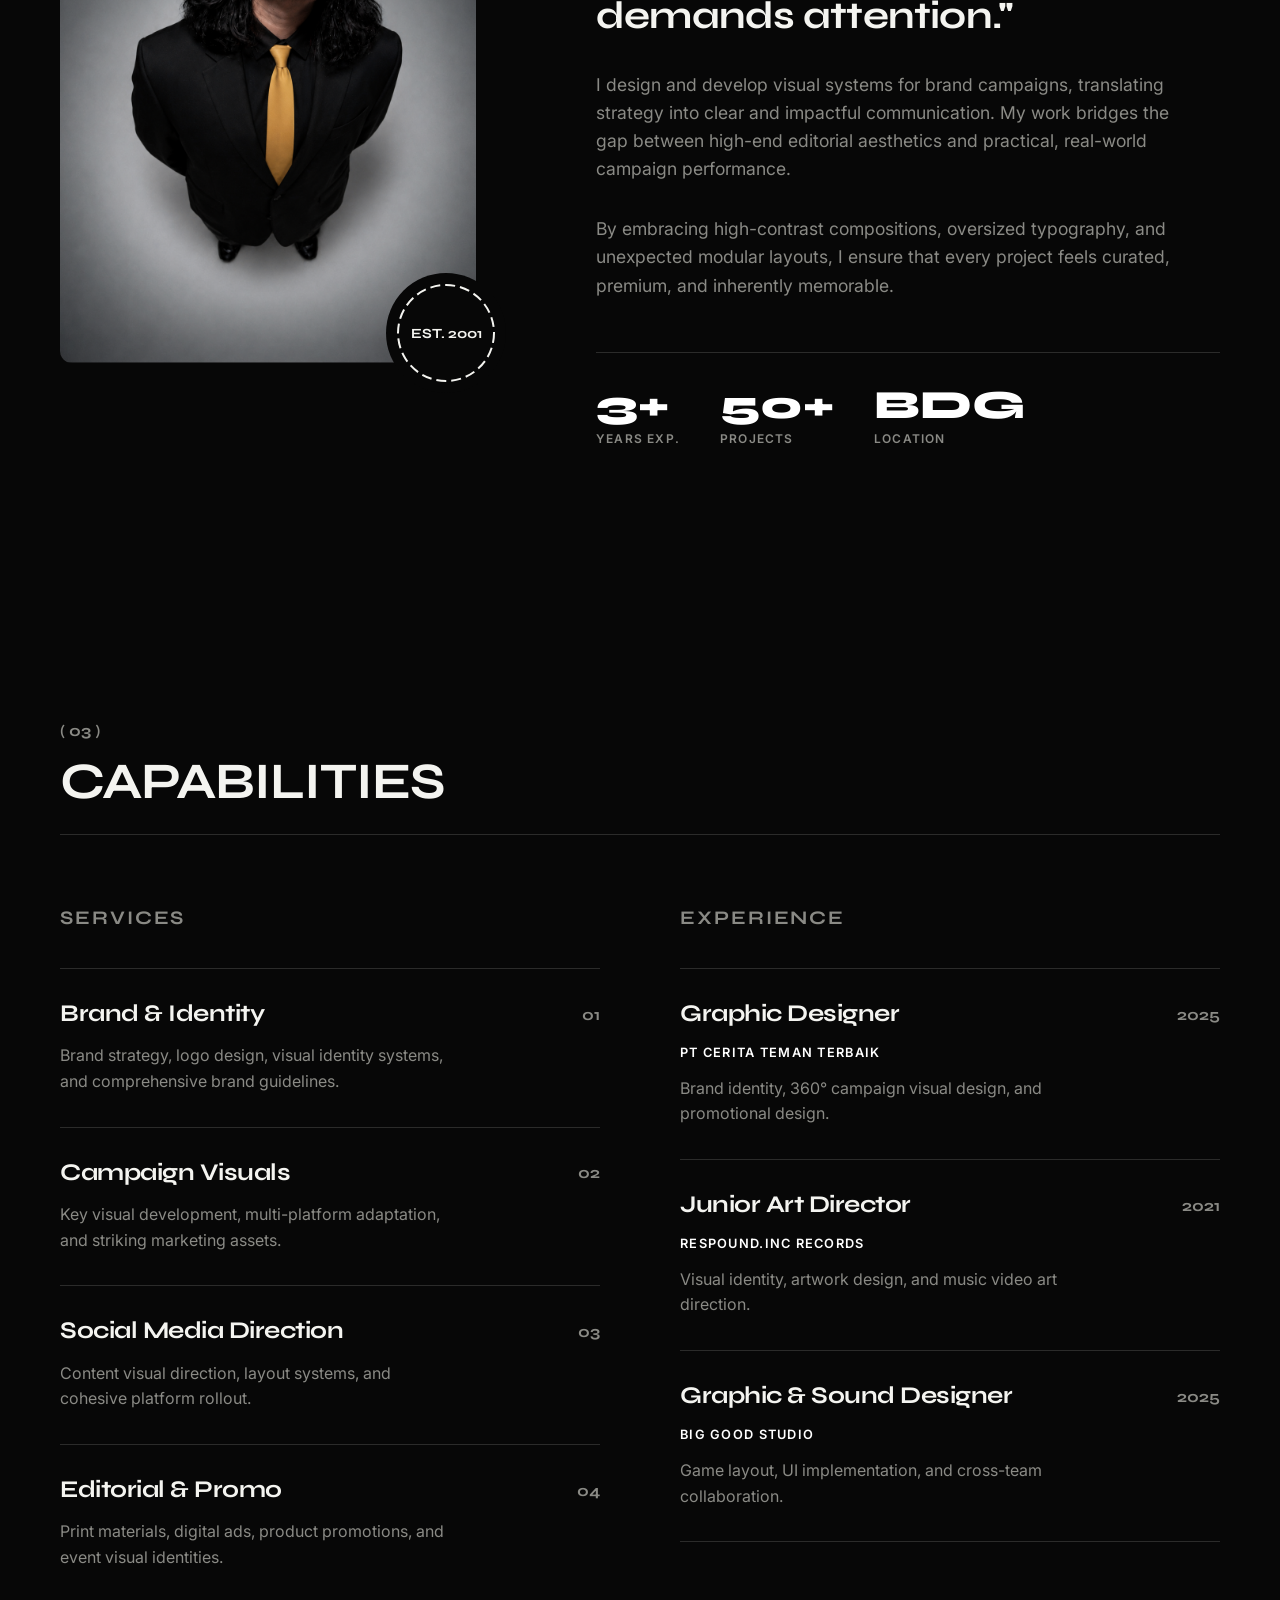
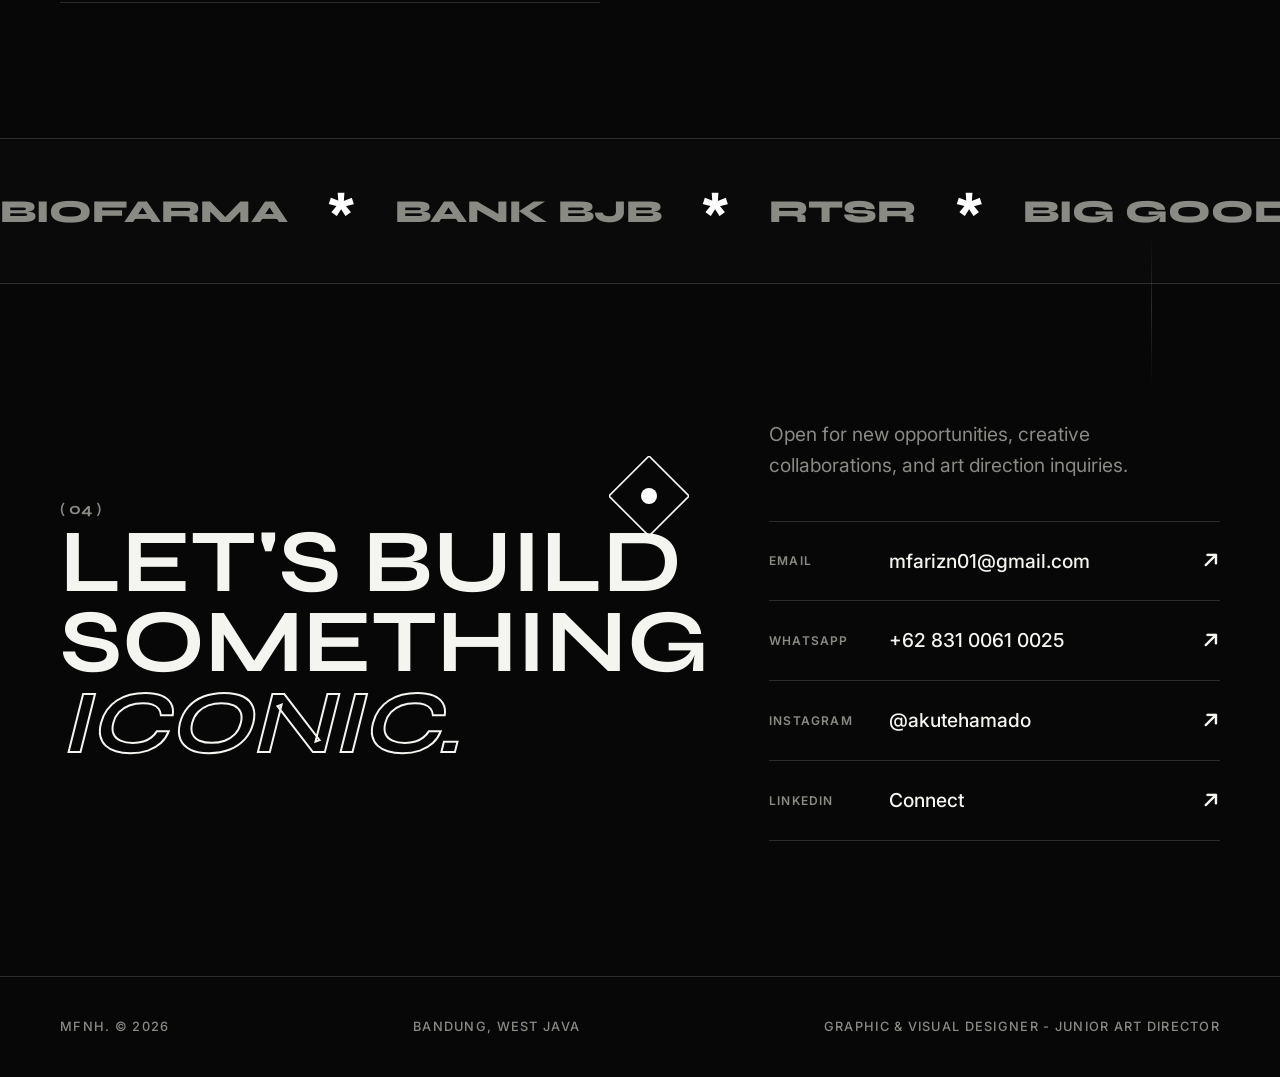
==== commit 490c284b: "Update V2" ====
--- a/index.html
+++ b/index.html
@@ -4,10 +4,31 @@
 <head>
     <meta charset="UTF-8">
     <meta name="viewport" content="width=device-width, initial-scale=1.0">
-    <title>M. Fariz Nabil Heryana | Graphic & Visual Designer - Junior Art Director</title>
+    <title>M. Fariz Nabil Heryana | Graphic &amp; Visual Designer - Junior Art Director</title>
     <meta name="description"
-        content="Portfolio of Muhammad Fariz Nabil Heryana — Graphic & Visual Designer - Junior Art Director based in Bandung.">
+        content="Portfolio of Muhammad Fariz Nabil Heryana — Graphic &amp; Visual Designer - Junior Art Director based in Bandung.">
     
+    <!-- Instant Session Loader Check & Fail-Safe Fallback -->
+    <script>
+        if (sessionStorage.getItem('hasLoaded') || sessionStorage.getItem('mfnh_site_loaded')) {
+            document.documentElement.classList.add('already-loaded');
+        } else {
+            // Absolute fail-safe: forces preloader to dismiss within 2.2s even if network hangs
+            window.__loaderTimeout = setTimeout(function() {
+                var l = document.getElementById('loader');
+                if (l && !l.classList.contains('hide')) {
+                    sessionStorage.setItem('hasLoaded', 'true');
+                    sessionStorage.setItem('mfnh_site_loaded', 'true');
+                    l.classList.add('hide');
+                    setTimeout(function() { l.style.display = 'none'; }, 400);
+                }
+            }, 2200);
+        }
+    </script>
+    <style>
+        html.already-loaded #loader, html.already-loaded .loader { display: none !important; }
+    </style>
+
     <!-- Google Fonts: Syne for display, Inter for body -->
     <link rel="preconnect" href="https://fonts.googleapis.com">
     <link rel="preconnect" href="https://fonts.gstatic.com" crossorigin>
@@ -25,7 +46,7 @@
         <div class="cursor-icon"></div>
     </div>
 
-    <!-- Loader -->
+    <!-- Loader (Only runs once on initial session entry) -->
     <div id="loader" class="loader">
         <div class="loader-marquee">
             <span class="loader-marquee-inner">
@@ -68,7 +89,7 @@
         </ul>
     </div>
 
-    <!-- HERO -->
+    <!-- HERO SECTION WITH TOP BIO & REFINED 3-COLUMN SPLIT -->
     <section id="home" class="hero">
         <!-- Premium Garnish -->
         <div class="garnish-crop top-left" aria-hidden="true"></div>
@@ -82,9 +103,10 @@
             </svg>
         </div>
 
-        <div class="hero-watermark" aria-hidden="true">DESIGNER &<br>DIRECTOR</div>
-        <div class="hero-grid-lines" aria-hidden="true"></div>
+        <div class="hero-watermark" aria-hidden="true">DESIGNER &amp;<br>DIRECTOR</div>
+
         <div class="container hero-container">
+            <!-- Top Availability Row -->
             <div class="hero-top">
                 <span class="hero-eyebrow">
                     <svg width="16" height="16" viewBox="0 0 24 24" fill="none" stroke="currentColor" stroke-width="2" stroke-linecap="round" stroke-linejoin="round"><path d="M21 10c0 7-9 13-9 13s-9-6-9-13a9 9 0 0 1 18 0z"></path><circle cx="12" cy="10" r="3"></circle></svg>
@@ -95,6 +117,7 @@
                 </span>
             </div>
 
+            <!-- Main Oversized Editorial Headline -->
             <div class="hero-headline-wrapper">
                 <h1 class="hero-title" data-animate>
                     <span class="line-1">MUHAMMAD</span>
@@ -103,7 +126,8 @@
                 </h1>
             </div>
 
-            <div class="hero-bottom" data-animate data-delay="2">
+            <!-- Introduction Bio / Statement -->
+            <div class="hero-bottom" data-animate data-delay="1">
                 <div class="hero-abstract-shape">
                     <!-- Geometric stamp -->
                     <svg width="40" height="40" viewBox="0 0 100 100" xmlns="http://www.w3.org/2000/svg">
@@ -112,14 +136,67 @@
                 </div>
                 <div class="hero-desc-wrap">
                     <p class="hero-desc">
-                        A Graphic & Visual Designer - Junior Art Director focused on editorial aesthetics, brand campaigns, and striking corporate visuals. I craft high-contrast, premium narratives that connect strategy with bold execution.
+                        A Graphic &amp; Visual Designer and Junior Art Director specialized in editorial design, 360° brand campaigns, and high-impact visual identities. I engineer high-contrast, conceptually driven aesthetics that fuse strategic direction with bold execution.
                     </p>
                 </div>
             </div>
+
+            <!-- REFINED 3-COLUMN SPLIT-SCREEN SHOWCASE -->
+            <div class="hero-showcase" data-animate data-delay="2">
+                <div class="hero-columns-clean" id="heroColumns">
+
+                    <!-- Column 1: Art Direction -->
+                    <a href="art-direction.html" class="hcol-clean" id="heroCol1" data-category="art-direction">
+                        <div class="hcol-slider" id="slider-art"></div>
+                        <div class="hcol-overlay"></div>
+                        <div class="hcol-content">
+                            <span class="hcol-tag">01 // Domain</span>
+                            <h2 class="hcol-title">Art Direction<br>&amp; Campaigns</h2>
+                            <p class="hcol-desc">Music visual identity, editorial campaigns &amp; high-concept creative direction</p>
+                            <span class="hcol-btn">
+                                <span>Explore Domain</span>
+                                <svg width="14" height="14" viewBox="0 0 24 24" fill="none" stroke="currentColor" stroke-width="2.5" stroke-linecap="round" stroke-linejoin="round"><path d="M5 12h14M12 5l7 7-7 7"/></svg>
+                            </span>
+                        </div>
+                    </a>
+
+                    <!-- Column 2: Graphic & Illustration -->
+                    <a href="graphic-illustration.html" class="hcol-clean" id="heroCol2" data-category="graphic-illustration">
+                        <div class="hcol-slider" id="slider-graphic"></div>
+                        <div class="hcol-overlay"></div>
+                        <div class="hcol-content">
+                            <span class="hcol-tag">02 // Domain</span>
+                            <h2 class="hcol-title">Graphic &amp;<br>Illustration</h2>
+                            <p class="hcol-desc">Brand systems, 360° event production, festival identities &amp; promotional craft</p>
+                            <span class="hcol-btn">
+                                <span>Explore Domain</span>
+                                <svg width="14" height="14" viewBox="0 0 24 24" fill="none" stroke="currentColor" stroke-width="2.5" stroke-linecap="round" stroke-linejoin="round"><path d="M5 12h14M12 5l7 7-7 7"/></svg>
+                            </span>
+                        </div>
+                    </a>
+
+                    <!-- Column 3: Apparel Design (Category name: Apparel Design strictly) -->
+                    <a href="apparel-design.html" class="hcol-clean" id="heroCol3" data-category="apparel-design">
+                        <div class="hcol-slider" id="slider-apparel"></div>
+                        <div class="hcol-overlay"></div>
+                        <div class="hcol-content">
+                            <span class="hcol-tag">03 // Domain</span>
+                            <h2 class="hcol-title">Apparel<br>Design</h2>
+                            <p class="hcol-desc">Textile graphics, placement prints, streetwear mockups &amp; custom merchandise typography</p>
+                            <span class="hcol-btn">
+                                <span>Explore Domain</span>
+                                <svg width="14" height="14" viewBox="0 0 24 24" fill="none" stroke="currentColor" stroke-width="2.5" stroke-linecap="round" stroke-linejoin="round"><path d="M5 12h14M12 5l7 7-7 7"/></svg>
+                            </span>
+                        </div>
+                    </a>
+
+                </div>
+            </div>
+
         </div>
     </section>
 
-    <!-- SELECTED WORKS -->
+    <!-- SELECTED WORKS (4-COLUMN COMPACT GRID WITH DIRECT POP-UP MODAL TRIGGER) -->
     <section id="work" class="section works-section">
         <!-- Premium Garnish -->
         <div class="garnish-label" aria-hidden="true">
@@ -138,16 +215,16 @@
                 <div class="sh-right">
                     <div class="filters">
                         <button class="filter-btn active" data-filter="all">All</button>
-                        <button class="filter-btn" data-filter="branding">Branding</button>
-                        <button class="filter-btn" data-filter="campaign">Campaign</button>
-                        <button class="filter-btn" data-filter="fashion">Fashion</button>
-                        <button class="filter-btn" data-filter="visual">Visual</button>
+                        <button class="filter-btn" data-filter="art-direction">Art Direction</button>
+                        <button class="filter-btn" data-filter="graphic-illustration">Graphic &amp; Illustration</button>
+                        <button class="filter-btn" data-filter="apparel-design">Apparel Design</button>
                     </div>
                 </div>
             </div>
 
-            <div class="works-grid" id="projectGrid">
-                <!-- Injected via JS -->
+            <!-- 4-Column Grid: Clicking opens modal pop-up table directly -->
+            <div class="works-grid-4col" id="projectGrid">
+                <!-- Injected via script.js -->
             </div>
         </div>
     </section>
@@ -226,7 +303,7 @@
                     <ul class="ex-list" id="servicesList">
                         <li class="ex-item" data-animate>
                             <div class="ex-item-head">
-                                <h5>Brand & Identity</h5>
+                                <h5>Brand &amp; Identity</h5>
                                 <span>01</span>
                             </div>
                             <p>Brand strategy, logo design, visual identity systems, and comprehensive brand guidelines.</p>
@@ -247,7 +324,7 @@
                         </li>
                         <li class="ex-item" data-animate>
                             <div class="ex-item-head">
-                                <h5>Editorial & Promo</h5>
+                                <h5>Editorial &amp; Promo</h5>
                                 <span>04</span>
                             </div>
                             <p>Print materials, digital ads, product promotions, and event visual identities.</p>
@@ -277,7 +354,7 @@
                         </li>
                         <li class="ex-item" data-animate data-delay="1">
                             <div class="ex-item-head">
-                                <h5>Graphic & Sound Designer</h5>
+                                <h5>Graphic &amp; Sound Designer</h5>
                                 <span>2025</span>
                             </div>
                             <span class="ex-company">Big Good Studio</span>
@@ -376,36 +453,15 @@
         <div class="container footer-inner">
             <div class="f-logo">MFNH. &copy; 2026</div>
             <div class="f-info">Bandung, West Java</div>
-            <div class="f-tag">Graphic & Visual Designer - Junior Art Director</div>
+            <div class="f-tag">Graphic &amp; Visual Designer - Junior Art Director</div>
         </div>
     </footer>
 
-    <!-- Project Detail Modal -->
-    <div class="project-modal" id="projectModal">
-        <button class="modal-close" id="modalClose">
-            <span>CLOSE</span>
-            <svg width="24" height="24" viewBox="0 0 24 24" fill="none" stroke="currentColor" stroke-width="2"><path d="M18 6L6 18M6 6l12 12"/></svg>
-        </button>
-        <div class="modal-content">
-            <div class="modal-hero" id="modalHero">
-                <h2 class="modal-title" id="modalTitle">Project Title</h2>
-            </div>
-            <div class="container modal-body">
-                <div class="modal-meta" id="modalMeta"></div>
-                <div class="modal-desc" id="modalDesc"></div>
-                <div class="modal-gallery" id="modalGallery"></div>
-            </div>
-        </div>
-    </div>
-
-    <!-- Lightbox -->
-    <div class="lightbox" id="lightbox">
-        <button class="lb-close" id="lbClose"><i class="fas fa-times"></i></button>
-        <img class="lb-img" id="lbImg" src="" alt="View">
-        <button class="lb-nav prev" id="lbPrev"><i class="fas fa-arrow-left"></i></button>
-        <button class="lb-nav next" id="lbNext"><i class="fas fa-arrow-right"></i></button>
-    </div>
-
+    <!-- Dedicated Dynamic Pop-Up Modal Container -->
+    <div class="project-modal" id="projectModal" aria-hidden="true"></div>
+
+    <script src="projects-data.js"></script>
     <script src="script.js"></script>
 </body>
-</html>+
+</html>
--- a/style.css
+++ b/style.css
@@ -39,12 +39,12 @@
     overflow-x: hidden;
     -webkit-font-smoothing: antialiased;
     -moz-osx-font-smoothing: grayscale;
-    cursor: none; /* Custom cursor */
-}
-
-a { text-decoration: none; color: inherit; cursor: none; }
+    cursor: default;
+}
+
+a { text-decoration: none; color: inherit; cursor: pointer; }
 ul { list-style: none; }
-button { font-family: inherit; border: none; background: none; cursor: none; }
+button { font-family: inherit; border: none; background: none; cursor: pointer; }
 img { display: block; max-width: 100%; }
 h1, h2, h3, h4, h5, h6 { font-family: var(--font-display); font-weight: 700; line-height: 1.1; }
 
@@ -60,9 +60,10 @@
     border-radius: 50%;
     pointer-events: none; z-index: 9999;
     transform: translate(-50%, -50%);
-    transition: width 0.3s var(--ease-expo), height 0.3s var(--ease-expo), background 0.3s, mix-blend-mode 0.3s;
+    transition: width 0.3s var(--ease-expo), height 0.3s var(--ease-expo), background 0.3s, mix-blend-mode 0.3s, opacity 0.3s;
     display: flex; align-items: center; justify-content: center;
     mix-blend-mode: difference;
+    opacity: 0;
 }
 .cursor-icon {
     width: 0; height: 0;
@@ -137,8 +138,32 @@
     transition: all 0.3s;
 }
 .nav-cta:hover { background: var(--text-light); color: var(--bg-dark); }
-.burger { display: none; flex-direction: column; gap: 6px; padding: 10px; cursor: none; }
-.burger span { display: block; width: 30px; height: 2px; background: var(--text-light); transition: 0.3s; }
+.burger {
+    display: none;
+    flex-direction: column;
+    justify-content: center;
+    align-items: center;
+    gap: 6px;
+    width: 44px;
+    height: 44px;
+    padding: 10px;
+    cursor: pointer;
+    z-index: 1001;
+}
+.burger span {
+    display: block;
+    width: 26px;
+    height: 2px;
+    background: var(--text-light);
+    transition: transform 0.3s var(--ease-expo), opacity 0.3s ease;
+    transform-origin: center;
+}
+.burger.open span:first-child {
+    transform: translateY(4px) rotate(45deg);
+}
+.burger.open span:last-child {
+    transform: translateY(-4px) rotate(-45deg);
+}
 
 @media(max-width: 900px) {
     .nav-links, .nav-cta { display: none; }
@@ -147,20 +172,35 @@
 
 /* Mobile Menu */
 .mobile-menu {
-    position: fixed; inset: 0; background: var(--bg-dark); z-index: 999;
+    position: fixed; inset: 0; background: rgba(7, 7, 7, 0.98);
+    backdrop-filter: blur(20px); -webkit-backdrop-filter: blur(20px);
+    z-index: 999;
     display: flex; align-items: center; justify-content: center;
-    opacity: 0; visibility: hidden; transition: 0.4s;
+    opacity: 0; visibility: hidden; transition: opacity 0.35s ease, visibility 0.35s ease;
+    padding: 40px 20px;
 }
 .mobile-menu.open { opacity: 1; visibility: visible; }
-.mobile-links { display: flex; flex-direction: column; gap: 20px; text-align: center; }
-.mobile-links a { font-family: var(--font-display); font-size: 3.5rem; font-weight: 800; text-transform: uppercase; }
-.mobile-links a:hover { color: var(--accent-blue); -webkit-text-stroke: 1px var(--accent-blue); color: transparent; }
+.mobile-links { display: flex; flex-direction: column; gap: 24px; text-align: center; }
+.mobile-links a {
+    font-family: var(--font-display);
+    font-size: clamp(2rem, 7vw, 3.2rem);
+    font-weight: 800;
+    text-transform: uppercase;
+    letter-spacing: -0.02em;
+    color: var(--text-light);
+    transition: color 0.2s, transform 0.2s;
+}
+.mobile-links a:hover {
+    color: var(--accent-blue);
+    transform: scale(1.05);
+}
 
 /* ===== HERO SECTION ===== */
 .hero {
     min-height: 100vh; position: relative;
-    display: flex; align-items: center;
-    padding-top: var(--nav-height);
+    display: flex; flex-direction: column; justify-content: center;
+    padding-top: calc(var(--nav-height) + 30px);
+    padding-bottom: 80px;
     overflow: hidden;
 }
 .hero-watermark {
@@ -231,7 +271,7 @@
 /* Editorial Card Design */
 .work-card {
     display: flex; flex-direction: column; gap: 20px;
-    cursor: none;
+    cursor: pointer;
 }
 .wc-image-wrap {
     width: 100%; aspect-ratio: 16/9;
@@ -304,9 +344,9 @@
 
 /* ===== MARQUEE ===== */
 .marquee-wrapper { padding: 40px 0; border-top: 1px solid var(--gray-line); border-bottom: 1px solid var(--gray-line); overflow: hidden; background: #0a0a0a; }
-.marquee-track { display: flex; align-items: center; white-space: nowrap; animation: marquee 40s linear infinite; }
-.marquee-track span { font-family: var(--font-display); font-size: 2rem; font-weight: 800; color: var(--gray-mute); transition: 0.3s; padding-right: 40px; }
-.marquee-track span.asterisk { color: var(--accent-red); font-size: 2.5rem; }
+.marquee-track { display: flex; align-items: center; white-space: nowrap; width: max-content; animation: marquee 40s linear infinite; }
+.marquee-track span { font-family: var(--font-display); font-size: 2rem; font-weight: 800; color: var(--gray-mute); transition: 0.3s; padding-right: 40px; flex-shrink: 0; }
+.marquee-track span.asterisk { color: var(--accent-red); font-size: 2.5rem; flex-shrink: 0; }
 .marquee-track span:hover { color: var(--text-light); }
 @keyframes marquee { 0% { transform: translateX(0); } 100% { transform: translateX(-50%); } }
 
@@ -335,45 +375,278 @@
 .footer { padding: 40px 0; border-top: 1px solid var(--gray-line); }
 .footer-inner { display: flex; justify-content: space-between; align-items: center; font-size: 0.8rem; font-weight: 500; text-transform: uppercase; letter-spacing: 0.1em; color: var(--gray-mute); }
 
-/* ===== MODAL & LIGHTBOX ===== */
+/* ===== ONE-TIME SESSION LOADER FIX ===== */
+html.already-loaded #loader,
+.loader.instant-hide {
+    display: none !important;
+    transform: translateY(-100%) !important;
+    opacity: 0 !important;
+    pointer-events: none !important;
+    visibility: hidden !important;
+}
+
+/* ===== POP-UP TABLE / MODAL SYSTEM (WITH MANDATORY BACK / CLOSE) ===== */
 .project-modal {
-    position: fixed; inset: 0; background: var(--bg-dark); z-index: 2000;
-    overflow-y: auto; opacity: 0; visibility: hidden; transition: 0.6s var(--ease-expo);
-    transform: translateY(100px);
-}
-.project-modal.active { opacity: 1; visibility: visible; transform: translateY(0); }
-.modal-close {
-    position: fixed; top: 30px; right: var(--container-pad); z-index: 2001;
-    display: flex; align-items: center; gap: 10px; font-size: 0.8rem; font-weight: 700;
-    color: var(--text-light); transition: 0.3s;
-}
-.modal-close:hover { color: var(--accent-red); }
-.modal-hero {
-    height: 50vh; display: flex; align-items: flex-end; padding: var(--container-pad);
-    background-size: cover; background-position: center; position: relative;
-}
-.modal-hero::after { content: ''; position: absolute; inset: 0; background: linear-gradient(0deg, var(--bg-dark) 0%, transparent 100%); }
-.modal-title { position: relative; z-index: 10; font-size: clamp(3rem, 6vw, 5rem); }
-.modal-body { padding-top: 60px; padding-bottom: 100px; }
-.modal-meta { display: grid; grid-template-columns: repeat(auto-fit, minmax(200px, 1fr)); gap: 40px; margin-bottom: 60px; border-bottom: 1px solid var(--gray-line); padding-bottom: 40px; }
-.modal-meta div { display: flex; flex-direction: column; gap: 8px; }
-.modal-meta span:first-child { font-size: 0.75rem; font-weight: 600; text-transform: uppercase; letter-spacing: 0.1em; color: var(--gray-mute); }
-.modal-meta span:last-child { font-size: 1.1rem; font-weight: 500; }
-.modal-desc { font-size: 1.2rem; color: var(--text-light); max-width: 800px; margin-bottom: 80px; }
-.modal-gallery { display: flex; flex-direction: column; gap: 24px; }
-.modal-gallery img { width: 100%; border-radius: 12px; cursor: none; }
-
-.lightbox {
-    position: fixed; inset: 0; background: rgba(7,7,7,0.95); z-index: 3000;
-    display: flex; align-items: center; justify-content: center; opacity: 0; visibility: hidden; transition: 0.4s;
-}
-.lightbox.active { opacity: 1; visibility: visible; }
-.lb-img { max-width: 90vw; max-height: 90vh; border-radius: 12px; object-fit: contain; }
-.lb-close { position: absolute; top: 30px; right: 40px; font-size: 1.5rem; color: var(--text-light); }
-.lb-nav { position: absolute; top: 50%; transform: translateY(-50%); font-size: 2rem; color: var(--text-light); padding: 20px; }
-.lb-nav.prev { left: 20px; }
-.lb-nav.next { right: 20px; }
-.lb-nav:hover, .lb-close:hover { color: var(--accent-blue); }
+    position: fixed;
+    inset: 0;
+    background: rgba(7, 7, 7, 0.96);
+    backdrop-filter: blur(24px);
+    -webkit-backdrop-filter: blur(24px);
+    z-index: 3000;
+    overflow-y: auto;
+    opacity: 0;
+    visibility: hidden;
+    transition: opacity 0.35s var(--ease-expo), transform 0.35s var(--ease-expo);
+    transform: translateY(20px);
+}
+
+.project-modal.active {
+    opacity: 1;
+    visibility: visible;
+    transform: translateY(0);
+}
+
+/* Sticky top navigation bar inside modal */
+.modal-nav-bar {
+    position: sticky;
+    top: 0;
+    left: 0;
+    width: 100%;
+    z-index: 3100;
+    background: rgba(7, 7, 7, 0.9);
+    backdrop-filter: blur(16px);
+    -webkit-backdrop-filter: blur(16px);
+    border-bottom: 1px solid var(--gray-line);
+    padding: 18px var(--container-pad);
+    display: flex;
+    justify-content: space-between;
+    align-items: center;
+}
+
+.modal-back-btn {
+    display: inline-flex;
+    align-items: center;
+    gap: 10px;
+    font-family: var(--font-body);
+    font-size: 0.78rem;
+    font-weight: 700;
+    text-transform: uppercase;
+    letter-spacing: 0.12em;
+    color: var(--text-light);
+    padding: 10px 22px;
+    border: 1px solid var(--gray-line);
+    border-radius: 100px;
+    background: rgba(244, 244, 240, 0.05);
+    cursor: pointer;
+    transition: all 0.3s var(--ease-expo);
+}
+
+.modal-back-btn:hover {
+    background: var(--text-light);
+    color: var(--bg-dark);
+    border-color: var(--text-light);
+    transform: translateX(-4px);
+}
+
+.modal-category-tag {
+    font-family: var(--font-display);
+    font-size: 0.75rem;
+    font-weight: 700;
+    letter-spacing: 0.2em;
+    color: var(--gray-mute);
+    text-transform: uppercase;
+}
+
+.modal-close-icon {
+    display: inline-flex;
+    align-items: center;
+    gap: 8px;
+    font-family: var(--font-body);
+    font-size: 0.75rem;
+    font-weight: 600;
+    text-transform: uppercase;
+    letter-spacing: 0.12em;
+    color: var(--gray-mute);
+    cursor: pointer;
+    padding: 8px 14px;
+    border-radius: 6px;
+    transition: color 0.3s;
+}
+
+.modal-close-icon:hover {
+    color: var(--text-light);
+}
+
+/* Modal Content Container */
+.modal-container {
+    max-width: 1300px;
+    margin: 0 auto;
+    padding: 40px var(--container-pad) 100px;
+}
+
+.modal-hero-banner {
+    width: 100%;
+    border-radius: 16px;
+    overflow: hidden;
+    margin-bottom: 40px;
+    border: 1px solid var(--gray-line);
+    background: #111;
+}
+
+.modal-hero-banner img {
+    width: 100%;
+    display: block;
+}
+
+.modal-header-block {
+    margin-bottom: 36px;
+}
+
+.modal-project-title {
+    font-size: clamp(2.4rem, 5vw, 4.2rem);
+    text-transform: uppercase;
+    letter-spacing: -0.03em;
+    line-height: 1.05;
+    margin-bottom: 12px;
+}
+
+.modal-subtitle {
+    font-size: 1.15rem;
+    color: var(--gray-mute);
+    font-weight: 500;
+    letter-spacing: 0.02em;
+}
+
+/* Pop-up Table / Specifications Grid */
+.modal-specs-table {
+    display: grid;
+    grid-template-columns: repeat(4, 1fr);
+    gap: 24px;
+    padding: 28px 0;
+    border-top: 1px solid var(--gray-line);
+    border-bottom: 1px solid var(--gray-line);
+    margin-bottom: 44px;
+}
+
+.modal-spec-item {
+    display: flex;
+    flex-direction: column;
+    gap: 6px;
+}
+
+.modal-spec-label {
+    font-size: 0.7rem;
+    font-weight: 700;
+    text-transform: uppercase;
+    letter-spacing: 0.15em;
+    color: var(--gray-mute);
+}
+
+.modal-spec-val {
+    font-size: 1.05rem;
+    font-weight: 600;
+    color: var(--text-light);
+}
+
+.modal-desc-text {
+    font-size: 1.15rem;
+    color: var(--gray-mute);
+    line-height: 1.8;
+    max-width: 950px;
+    margin-bottom: 60px;
+}
+
+/* Asset Showcase inside modal */
+.modal-asset-grid {
+    display: flex;
+    flex-direction: column;
+    gap: 36px;
+}
+
+.modal-asset-section-title {
+    font-family: var(--font-display);
+    font-size: 1.35rem;
+    font-weight: 800;
+    text-transform: uppercase;
+    letter-spacing: 0.05em;
+    color: var(--text-light);
+    margin-bottom: 8px;
+}
+
+.modal-asset-section-desc {
+    font-size: 0.82rem;
+    color: var(--gray-mute);
+    text-transform: uppercase;
+    letter-spacing: 0.1em;
+    margin-bottom: 24px;
+}
+
+.modal-asset-row-2col {
+    display: grid;
+    grid-template-columns: 1fr 1fr;
+    gap: 28px;
+}
+
+.modal-asset-row-3col {
+    display: grid;
+    grid-template-columns: repeat(3, 1fr);
+    gap: 24px;
+}
+
+.modal-asset-card {
+    border-radius: 12px;
+    overflow: hidden;
+    border: 1px solid var(--gray-line);
+    background: #111;
+}
+
+.modal-asset-card img {
+    width: 100%;
+    height: 100%;
+    object-fit: cover;
+    display: block;
+}
+
+/* Bottom return button in modal */
+.modal-bottom-bar {
+    margin-top: 80px;
+    padding-top: 40px;
+    border-top: 1px solid var(--gray-line);
+    display: flex;
+    justify-content: center;
+}
+
+.modal-bottom-close-btn {
+    display: inline-flex;
+    align-items: center;
+    gap: 12px;
+    font-family: var(--font-body);
+    font-size: 0.82rem;
+    font-weight: 700;
+    text-transform: uppercase;
+    letter-spacing: 0.15em;
+    color: var(--text-light);
+    padding: 16px 36px;
+    border: 1px solid var(--gray-line);
+    border-radius: 100px;
+    background: rgba(244, 244, 240, 0.06);
+    cursor: pointer;
+    transition: all 0.3s var(--ease-expo);
+}
+
+.modal-bottom-close-btn:hover {
+    background: var(--text-light);
+    color: var(--bg-dark);
+    border-color: var(--text-light);
+    transform: translateY(-3px);
+}
+
+@media(max-width: 850px) {
+    .modal-specs-table { grid-template-columns: 1fr 1fr; gap: 20px; }
+    .modal-asset-row-2col, .modal-asset-row-3col { grid-template-columns: 1fr; gap: 20px; }
+    .modal-nav-bar { padding: 14px 18px; }
+    .modal-category-tag { display: none; }
+}
 
 /* ===== ANIMATIONS ===== */
 [data-animate] { opacity: 0; transform: translateY(40px); transition: 1s var(--ease-expo); }
@@ -522,14 +795,1808 @@
     .footer-inner { flex-direction: column; gap: 12px; text-align: center; }
 
     /* Modal */
-    .modal-close { top: 16px; right: 16px; font-size: 0.7rem; }
-    .modal-hero { height: 35vh; }
-    .modal-title { font-size: clamp(1.8rem, 6vw, 2.5rem); }
-    .modal-meta { grid-template-columns: 1fr 1fr; gap: 24px; }
-    .modal-desc { font-size: 1rem; margin-bottom: 48px; }
-
-    /* Lightbox */
-    .lb-nav { font-size: 1.4rem; padding: 12px; }
-    .lb-nav.prev { left: 4px; }
-    .lb-nav.next { right: 4px; }
-}
+    .modal-nav-bar { padding: 12px var(--container-pad); }
+    .modal-back-btn { font-size: 0.72rem; padding: 8px 16px; }
+    .modal-project-title { font-size: clamp(2rem, 7vw, 2.8rem); }
+}
+
+
+/* ============================================================
+   REFINED 3-COLUMN HERO SPLIT (CLEAN & BALANCED)
+   ============================================================ */
+
+.hero-showcase {
+    margin-top: 50px;
+    width: 100%;
+    border-radius: 16px;
+    overflow: hidden;
+    border: 1px solid var(--gray-line);
+    background: #0d0d0d;
+    box-shadow: 0 30px 60px rgba(0, 0, 0, 0.4);
+}
+
+.hero-columns-clean {
+    display: grid;
+    grid-template-columns: repeat(3, 1fr);
+    min-height: 440px;
+    height: 48vh;
+    max-height: 520px;
+    position: relative;
+}
+
+.hcol-clean {
+    position: relative;
+    overflow: hidden;
+    display: flex;
+    flex-direction: column;
+    justify-content: flex-end;
+    padding: 34px 28px;
+    text-decoration: none;
+    color: var(--text-light);
+    border-right: 1px solid var(--gray-line);
+    transition: transform 0.4s var(--ease-expo), background 0.4s;
+    cursor: pointer;
+}
+
+.hcol-clean:last-child {
+    border-right: none;
+}
+
+.hcol-slider {
+    position: absolute;
+    inset: 0;
+    z-index: 0;
+}
+
+.hcol-slide {
+    position: absolute;
+    inset: 0;
+    background-size: cover;
+    background-position: center;
+    opacity: 0;
+    transition: opacity 1.2s ease-in-out, transform 5s ease-out;
+    transform: scale(1.04);
+}
+
+.hcol-slide.active {
+    opacity: 1;
+    transform: scale(1);
+}
+
+.hcol-overlay {
+    position: absolute;
+    inset: 0;
+    z-index: 1;
+    background: linear-gradient(
+        to top,
+        rgba(7, 7, 7, 0.95) 0%,
+        rgba(7, 7, 7, 0.6) 45%,
+        rgba(7, 7, 7, 0.25) 100%
+    );
+    transition: background 0.4s ease;
+}
+
+.hcol-clean:hover .hcol-overlay {
+    background: linear-gradient(
+        to top,
+        rgba(7, 7, 7, 0.88) 0%,
+        rgba(7, 7, 7, 0.35) 45%,
+        rgba(7, 7, 7, 0.1) 100%
+    );
+}
+
+.hcol-content {
+    position: relative;
+    z-index: 10;
+    display: flex;
+    flex-direction: column;
+    gap: 12px;
+}
+
+.hcol-tag {
+    font-family: var(--font-display);
+    font-size: 0.72rem;
+    font-weight: 700;
+    letter-spacing: 0.18em;
+    color: var(--gray-mute);
+    text-transform: uppercase;
+}
+
+.hcol-title {
+    font-family: var(--font-display);
+    font-size: clamp(1.3rem, 1.6vw, 1.9rem);
+    font-weight: 800;
+    text-transform: uppercase;
+    letter-spacing: -0.02em;
+    line-height: 1.05;
+    color: var(--text-light);
+    transition: transform 0.4s var(--ease-expo), color 0.3s;
+}
+
+.hcol-clean:hover .hcol-title {
+    transform: translateY(-3px);
+}
+
+.hcol-desc {
+    font-family: var(--font-body);
+    font-size: 0.76rem;
+    color: var(--gray-mute);
+    line-height: 1.45;
+    transition: color 0.3s;
+}
+
+.hcol-clean:hover .hcol-desc {
+    color: rgba(244, 244, 240, 0.88);
+}
+
+.hcol-btn {
+    display: inline-flex;
+    align-items: center;
+    gap: 8px;
+    font-family: var(--font-body);
+    font-size: 0.74rem;
+    font-weight: 600;
+    letter-spacing: 0.12em;
+    text-transform: uppercase;
+    color: var(--text-light);
+    margin-top: 4px;
+    opacity: 0.8;
+    transition: opacity 0.3s, transform 0.3s;
+}
+
+.hcol-btn svg {
+    transition: transform 0.3s var(--ease-expo);
+}
+
+.hcol-clean:hover .hcol-btn {
+    opacity: 1;
+}
+
+.hcol-clean:hover .hcol-btn svg {
+    transform: translateX(4px);
+}
+
+@media(max-width: 900px) {
+    .hero-columns-clean {
+        grid-template-columns: 1fr;
+        height: auto;
+        max-height: none;
+    }
+
+    .hcol-clean {
+        min-height: 240px;
+        border-right: none;
+        border-bottom: 1px solid var(--gray-line);
+        padding: 28px 22px;
+    }
+
+    .hcol-clean:last-child {
+        border-bottom: none;
+    }
+}
+
+/* ============================================================
+   SELECTED WORKS — REFINED 4-COLUMN COMPACT GRID
+   ============================================================ */
+
+.works-grid-4col {
+    display: grid;
+    grid-template-columns: repeat(4, 1fr);
+    gap: 36px 22px;
+}
+
+@media(max-width: 1200px) {
+    .works-grid-4col {
+        grid-template-columns: repeat(3, 1fr);
+        gap: 32px 20px;
+    }
+}
+
+@media(max-width: 850px) {
+    .works-grid-4col {
+        grid-template-columns: repeat(2, 1fr);
+        gap: 26px 16px;
+    }
+}
+
+@media(max-width: 550px) {
+    .works-grid-4col {
+        grid-template-columns: 1fr;
+        gap: 24px;
+    }
+}
+
+.work-card-compact {
+    display: flex;
+    flex-direction: column;
+    gap: 14px;
+    text-decoration: none;
+    color: var(--text-light);
+    cursor: pointer;
+    transition: transform 0.4s var(--ease-expo);
+}
+
+.work-card-compact:hover {
+    transform: translateY(-4px);
+}
+
+.wcc-image-wrap {
+    width: 100%;
+    aspect-ratio: 4/3;
+    border-radius: 12px;
+    overflow: hidden;
+    position: relative;
+    background: #111;
+    border: 1px solid rgba(244, 244, 240, 0.08);
+}
+
+.wcc-image-wrap img {
+    width: 100%;
+    height: 100%;
+    object-fit: cover;
+    transition: transform 0.7s var(--ease-expo), filter 0.7s;
+    filter: grayscale(12%) contrast(1.05);
+}
+
+.work-card-compact:hover .wcc-image-wrap img {
+    transform: scale(1.05);
+    filter: grayscale(0%) contrast(1);
+}
+
+.wcc-info {
+    display: flex;
+    flex-direction: column;
+    gap: 6px;
+}
+
+.wcc-title {
+    font-family: var(--font-display);
+    font-size: 1.08rem;
+    font-weight: 700;
+    letter-spacing: -0.01em;
+    line-height: 1.25;
+    transition: color 0.3s;
+}
+
+.work-card-compact:hover .wcc-title {
+    color: var(--text-light);
+}
+
+.wcc-meta {
+    display: flex;
+    justify-content: space-between;
+    align-items: center;
+    font-size: 0.7rem;
+    font-weight: 600;
+    text-transform: uppercase;
+    letter-spacing: 0.08em;
+    color: var(--gray-mute);
+}
+
+.wcc-badge {
+    color: var(--gray-mute);
+}
+
+.wcc-arrow {
+    display: inline-block;
+    opacity: 0;
+    transform: translateX(-4px);
+    transition: opacity 0.3s, transform 0.3s var(--ease-expo);
+}
+
+.work-card-compact:hover .wcc-arrow {
+    opacity: 1;
+    transform: translateX(0);
+}
+
+/* ===== SUB-PAGE HERO (for /art-direction, /graphic-design, /apparel-design) ===== */
+.subpage-hero {
+    min-height: 55vh;
+    display: flex;
+    flex-direction: column;
+    justify-content: flex-end;
+    padding-top: var(--nav-height);
+    padding-bottom: 60px;
+    position: relative;
+    overflow: hidden;
+    border-bottom: 1px solid var(--gray-line);
+}
+
+.subpage-hero-bg {
+    position: absolute;
+    inset: 0;
+    z-index: 0;
+    background: var(--bg-dark);
+}
+
+.subpage-hero-bg::after {
+    content: '';
+    position: absolute;
+    inset: 0;
+    background: linear-gradient(135deg, rgba(244,244,240,0.02) 0%, transparent 60%);
+}
+
+.subpage-watermark {
+    position: absolute;
+    top: 50%; right: -5%;
+    transform: translateY(-50%);
+    font-family: var(--font-display);
+    font-size: 18vw;
+    font-weight: 800;
+    color: transparent;
+    -webkit-text-stroke: 1px rgba(255,255,255,0.025);
+    z-index: 1;
+    pointer-events: none;
+    white-space: nowrap;
+    line-height: 1;
+}
+
+.subpage-hero-content {
+    position: relative;
+    z-index: 10;
+}
+
+.subpage-eyebrow {
+    font-size: 0.72rem;
+    font-weight: 600;
+    text-transform: uppercase;
+    letter-spacing: 0.2em;
+    color: var(--gray-mute);
+    display: flex;
+    align-items: center;
+    gap: 10px;
+    margin-bottom: 24px;
+}
+
+.subpage-eyebrow-line {
+    display: inline-block;
+    width: 40px;
+    height: 1px;
+    background: var(--gray-mute);
+}
+
+.subpage-title {
+    font-size: clamp(3rem, 8vw, 8rem);
+    font-weight: 800;
+    text-transform: uppercase;
+    letter-spacing: -0.04em;
+    line-height: 0.9;
+    color: var(--text-light);
+}
+
+.subpage-title .outline {
+    color: transparent;
+    -webkit-text-stroke: 2px var(--text-light);
+}
+
+.subpage-desc {
+    font-size: 1rem;
+    color: var(--gray-mute);
+    max-width: 500px;
+    margin-top: 24px;
+    line-height: 1.7;
+}
+
+/* Sub-page back nav */
+.subpage-back {
+    display: inline-flex;
+    align-items: center;
+    gap: 10px;
+    font-size: 0.75rem;
+    font-weight: 600;
+    text-transform: uppercase;
+    letter-spacing: 0.12em;
+    color: var(--gray-mute);
+    margin-bottom: 40px;
+    transition: color 0.3s;
+    position: relative;
+    z-index: 10;
+}
+
+.subpage-back:hover {
+    color: var(--text-light);
+}
+
+.subpage-back svg {
+    transition: transform 0.4s var(--ease-expo);
+}
+
+.subpage-back:hover svg {
+    transform: translateX(-4px);
+}
+
+/* Kickfest sub-section divider */
+.kickfest-section-label {
+    display: flex;
+    align-items: center;
+    gap: 20px;
+    margin: 80px 0 40px;
+    padding-bottom: 20px;
+    border-bottom: 1px solid var(--gray-line);
+}
+
+.kickfest-section-label .ksl-num {
+    font-family: var(--font-display);
+    font-size: 0.8rem;
+    font-weight: 700;
+    color: var(--gray-mute);
+    letter-spacing: 0.2em;
+}
+
+.kickfest-section-label .ksl-title {
+    font-family: var(--font-display);
+    font-size: clamp(1.2rem, 2vw, 1.8rem);
+    font-weight: 800;
+    text-transform: uppercase;
+    letter-spacing: -0.02em;
+}
+
+.kickfest-section-label .ksl-desc {
+    font-size: 0.78rem;
+    color: var(--gray-mute);
+    text-transform: uppercase;
+    letter-spacing: 0.1em;
+    margin-left: auto;
+}
+
+@media(max-width: 768px) {
+    .subpage-title { font-size: clamp(2.5rem, 12vw, 4rem); }
+    .kickfest-section-label { flex-direction: column; align-items: flex-start; gap: 8px; }
+    .kickfest-section-label .ksl-desc { margin-left: 0; }
+    .works-domain-links { flex-wrap: nowrap; overflow-x: auto; }
+    .domain-link { flex: 0 0 auto; }
+}
+
+/* ===== KICKFEST SUB-SECTIONS ===== */
+.kickfest-sub-sections {
+    display: grid;
+    grid-template-columns: 1fr 1fr;
+    gap: 40px;
+    margin-top: 40px;
+}
+
+.kickfest-sub {
+    border: 1px solid var(--gray-line);
+    border-radius: 16px;
+    padding: 40px;
+    display: flex;
+    flex-direction: column;
+    gap: 24px;
+    transition: border-color 0.3s;
+}
+
+.kickfest-sub:hover {
+    border-color: rgba(244,244,240,0.3);
+}
+
+.kickfest-sub-header {
+    display: flex;
+    gap: 24px;
+    align-items: flex-start;
+}
+
+.kickfest-sub-num {
+    font-family: var(--font-display);
+    font-size: 3rem;
+    font-weight: 800;
+    color: transparent;
+    -webkit-text-stroke: 1px var(--gray-line);
+    line-height: 1;
+    flex-shrink: 0;
+}
+
+.kickfest-sub-title {
+    font-family: var(--font-display);
+    font-size: 1.4rem;
+    font-weight: 800;
+    text-transform: uppercase;
+    letter-spacing: -0.02em;
+    margin-bottom: 8px;
+}
+
+.kickfest-sub-desc {
+    font-size: 0.75rem;
+    font-weight: 600;
+    text-transform: uppercase;
+    letter-spacing: 0.1em;
+    color: var(--gray-mute);
+}
+
+.kickfest-asset-note p {
+    font-size: 1rem;
+    color: var(--gray-mute);
+    line-height: 1.7;
+    margin-bottom: 16px;
+}
+
+.kickfest-available {
+    display: inline-block;
+    font-size: 0.75rem;
+    font-weight: 600;
+    text-transform: uppercase;
+    letter-spacing: 0.12em;
+    color: var(--text-light);
+    border-bottom: 1px solid var(--gray-line);
+    padding-bottom: 2px;
+    transition: border-color 0.3s;
+}
+
+.kickfest-sub:hover .kickfest-available {
+    border-color: var(--text-light);
+}
+
+@media(max-width: 768px) {
+    .kickfest-sub-sections { grid-template-columns: 1fr; }
+    .kickfest-sub { padding: 28px 20px; }
+    .kickfest-sub-num { font-size: 2rem; }
+    .kickfest-sub-title { font-size: 1.1rem; }
+}
+
+/* ============================================================
+   IN-PAGE EDITORIAL PROJECT SHOWCASES (NO MODALS)
+   ============================================================ */
+.project-case-study {
+    margin-bottom: 120px;
+    padding-bottom: 80px;
+    border-bottom: 1px solid var(--gray-line);
+}
+
+.project-case-study:last-child {
+    margin-bottom: 0;
+    padding-bottom: 0;
+    border-bottom: none;
+}
+
+.pcs-header {
+    display: flex;
+    justify-content: space-between;
+    align-items: flex-end;
+    margin-bottom: 28px;
+    flex-wrap: wrap;
+    gap: 16px;
+}
+
+.pcs-title {
+    font-size: clamp(2.2rem, 4vw, 3.6rem);
+    text-transform: uppercase;
+    letter-spacing: -0.02em;
+    line-height: 1.05;
+}
+
+.pcs-meta-strip {
+    display: grid;
+    grid-template-columns: repeat(4, 1fr);
+    gap: 24px;
+    padding: 24px 0;
+    border-top: 1px solid var(--gray-line);
+    border-bottom: 1px solid var(--gray-line);
+    margin-bottom: 36px;
+}
+
+.pcs-meta-col {
+    display: flex;
+    flex-direction: column;
+    gap: 6px;
+}
+
+.pcs-meta-label {
+    font-size: 0.7rem;
+    font-weight: 600;
+    text-transform: uppercase;
+    letter-spacing: 0.15em;
+    color: var(--gray-mute);
+}
+
+.pcs-meta-val {
+    font-size: 1rem;
+    font-weight: 600;
+    color: var(--text-light);
+}
+
+.pcs-narrative {
+    font-size: 1.08rem;
+    color: var(--gray-mute);
+    line-height: 1.7;
+    max-width: 950px;
+    margin-bottom: 44px;
+}
+
+.pcs-banner-wrap {
+    width: 100%;
+    border-radius: 16px;
+    overflow: hidden;
+    margin-bottom: 36px;
+    border: 1px solid var(--gray-line);
+    background: #111;
+}
+
+.pcs-banner-wrap img {
+    width: 100%;
+    display: block;
+}
+
+.pcs-gallery-2col {
+    display: grid;
+    grid-template-columns: 1fr 1fr;
+    gap: 28px;
+    margin-bottom: 36px;
+}
+
+.pcs-gallery-3col {
+    display: grid;
+    grid-template-columns: repeat(3, 1fr);
+    gap: 24px;
+    margin-bottom: 36px;
+}
+
+.pcs-gallery-item {
+    border-radius: 12px;
+    overflow: hidden;
+    border: 1px solid var(--gray-line);
+    background: #111;
+}
+
+.pcs-gallery-item img {
+    width: 100%;
+    height: 100%;
+    object-fit: cover;
+    display: block;
+}
+
+.pcs-subdiscipline {
+    margin: 48px 0 24px;
+    padding-top: 24px;
+    border-top: 1px dashed rgba(244, 244, 240, 0.18);
+}
+
+.pcs-subdiscipline-title {
+    font-family: var(--font-display);
+    font-size: 1.3rem;
+    font-weight: 700;
+    text-transform: uppercase;
+    letter-spacing: 0.05em;
+    margin-bottom: 8px;
+    color: var(--text-light);
+}
+
+.pcs-subdiscipline-desc {
+    font-size: 0.8rem;
+    color: var(--gray-mute);
+    text-transform: uppercase;
+    letter-spacing: 0.1em;
+}
+
+@media(max-width: 850px) {
+    .pcs-meta-strip { grid-template-columns: 1fr 1fr; gap: 18px; }
+    .pcs-gallery-2col, .pcs-gallery-3col { grid-template-columns: 1fr; gap: 20px; }
+}
+
+/* ===== CATEGORY PAGE PROJECT/CLIENT GRID ===== */
+.category-projects-grid {
+    display: grid;
+    grid-template-columns: repeat(2, 1fr);
+    gap: 48px 36px;
+}
+
+@media(max-width: 850px) {
+    .category-projects-grid {
+        grid-template-columns: 1fr;
+        gap: 36px;
+    }
+}
+
+.category-project-card {
+    display: flex;
+    flex-direction: column;
+    gap: 20px;
+    border: 1px solid var(--gray-line);
+    border-radius: 16px;
+    padding: 24px;
+    background: #0c0c0c;
+    cursor: pointer;
+    text-decoration: none;
+    color: var(--text-light);
+    transition: transform 0.4s var(--ease-expo), border-color 0.4s, background 0.4s;
+}
+
+.category-project-card:hover {
+    transform: translateY(-6px);
+    border-color: rgba(244, 244, 240, 0.4);
+    background: #111;
+}
+
+.cpc-image-wrap {
+    width: 100%;
+    aspect-ratio: 16/10;
+    border-radius: 10px;
+    overflow: hidden;
+    position: relative;
+    background: #161616;
+}
+
+.cpc-image-wrap img {
+    width: 100%;
+    height: 100%;
+    object-fit: cover;
+    transition: transform 0.7s var(--ease-expo), filter 0.7s;
+    filter: grayscale(10%) contrast(1.05);
+}
+
+.category-project-card:hover .cpc-image-wrap img {
+    transform: scale(1.05);
+    filter: grayscale(0%) contrast(1);
+}
+
+.cpc-header {
+    display: flex;
+    justify-content: space-between;
+    align-items: center;
+}
+
+.cpc-num {
+    font-family: var(--font-display);
+    font-size: 0.75rem;
+    font-weight: 700;
+    letter-spacing: 0.15em;
+    color: var(--gray-mute);
+}
+
+.cpc-type {
+    font-size: 0.72rem;
+    font-weight: 600;
+    text-transform: uppercase;
+    letter-spacing: 0.1em;
+    padding: 4px 12px;
+    border: 1px solid var(--gray-line);
+    border-radius: 100px;
+    color: var(--gray-mute);
+}
+
+.cpc-info {
+    display: flex;
+    flex-direction: column;
+    gap: 8px;
+}
+
+.cpc-title {
+    font-family: var(--font-display);
+    font-size: 1.7rem;
+    font-weight: 800;
+    text-transform: uppercase;
+    letter-spacing: -0.02em;
+    line-height: 1.1;
+    transition: color 0.3s;
+}
+
+.category-project-card:hover .cpc-title {
+    color: var(--text-light);
+}
+
+.cpc-desc {
+    font-size: 0.95rem;
+    color: var(--gray-mute);
+    line-height: 1.6;
+}
+
+.cpc-footer {
+    display: flex;
+    justify-content: space-between;
+    align-items: center;
+    padding-top: 16px;
+    border-top: 1px solid var(--gray-line);
+    margin-top: 6px;
+}
+
+.cpc-client {
+    font-size: 0.78rem;
+    font-weight: 600;
+    text-transform: uppercase;
+    letter-spacing: 0.12em;
+    color: var(--gray-mute);
+}
+
+.cpc-cta {
+    display: inline-flex;
+    align-items: center;
+    gap: 8px;
+    font-size: 0.75rem;
+    font-weight: 700;
+    text-transform: uppercase;
+    letter-spacing: 0.12em;
+    color: var(--text-light);
+    transition: transform 0.3s var(--ease-expo);
+}
+
+.category-project-card:hover .cpc-cta {
+    transform: translateX(4px);
+}
+
+
+/* ============================================================
+   VIDEO CARD & PLAYER SYSTEM
+   ============================================================ */
+
+/* ── Video Thumbnail Card (looping silent preview) ── */
+.work-card-compact.video-card .wcc-thumb {
+    position: relative;
+    overflow: hidden;
+}
+
+.wcc-video-preview {
+    position: absolute;
+    top: 0; left: 0;
+    width: 100%; height: 100%;
+    object-fit: cover;
+    opacity: 1;
+    display: block;
+}
+
+.wcc-play-badge {
+    position: absolute;
+    bottom: 10px; right: 10px;
+    width: 34px; height: 34px;
+    background: rgba(7, 7, 7, 0.65);
+    border: 1px solid rgba(255,255,255,0.35);
+    border-radius: 50%;
+    display: flex; align-items: center; justify-content: center;
+    backdrop-filter: blur(6px);
+    transition: transform 0.3s var(--ease-expo), background 0.3s;
+    z-index: 2;
+    pointer-events: none;
+}
+.work-card-compact.video-card:hover .wcc-play-badge {
+    background: rgba(255,255,255,0.22);
+    transform: scale(1.1);
+}
+.wcc-play-badge svg { fill: #fff; width: 12px; height: 12px; }
+
+/* Video badge on category project cards */
+.cpc-image-wrap.video-thumb {
+    position: relative;
+}
+.cpc-video-preview {
+    position: absolute;
+    top: 0; left: 0;
+    width: 100%; height: 100%;
+    object-fit: cover;
+    opacity: 0.95;
+}
+.cpc-video-badge {
+    position: absolute;
+    top: 14px; left: 14px;
+    font-family: var(--font-display);
+    font-size: 0.62rem;
+    font-weight: 800;
+    letter-spacing: 0.15em;
+    text-transform: uppercase;
+    padding: 5px 12px;
+    border: 1px solid rgba(255,255,255,0.4);
+    color: #fff;
+    background: rgba(7,7,7,0.7);
+    backdrop-filter: blur(6px);
+    border-radius: 100px;
+    z-index: 3;
+}
+
+/* ── Video List Modal (intermediate step: clean, balanced layout) ── */
+.video-list-modal {
+    position: fixed;
+    inset: 0;
+    z-index: 2000;
+    background: var(--bg-dark);
+    opacity: 0;
+    pointer-events: none;
+    transition: opacity 0.3s ease;
+    display: flex;
+    flex-direction: column;
+    overflow-y: auto;
+}
+.video-list-modal.active {
+    opacity: 1;
+    pointer-events: all;
+}
+
+.vlm-nav {
+    position: sticky;
+    top: 0;
+    z-index: 10;
+    display: flex;
+    align-items: center;
+    justify-content: space-between;
+    padding: 18px var(--container-pad);
+    border-bottom: 1px solid var(--gray-line);
+    background: rgba(7, 7, 7, 0.95);
+    backdrop-filter: blur(12px);
+}
+
+.vlm-back {
+    display: inline-flex;
+    align-items: center;
+    gap: 10px;
+    font-family: var(--font-display);
+    font-size: 0.78rem;
+    font-weight: 700;
+    letter-spacing: 0.12em;
+    text-transform: uppercase;
+    color: var(--text-light);
+    padding: 8px 16px;
+    border: 1px solid var(--gray-line);
+    border-radius: 100px;
+    background: rgba(255, 255, 255, 0.04);
+    transition: all 0.2s;
+    cursor: pointer;
+}
+.vlm-back:hover {
+    background: var(--text-light);
+    color: var(--bg-dark);
+}
+
+.vlm-title {
+    font-family: var(--font-display);
+    font-size: 0.85rem;
+    font-weight: 700;
+    text-transform: uppercase;
+    letter-spacing: 0.1em;
+}
+
+.vlm-close {
+    display: inline-flex;
+    align-items: center;
+    gap: 6px;
+    font-family: var(--font-display);
+    font-size: 0.76rem;
+    font-weight: 700;
+    letter-spacing: 0.1em;
+    text-transform: uppercase;
+    color: var(--gray-mute);
+    padding: 8px 14px;
+    transition: color 0.2s;
+    cursor: pointer;
+}
+.vlm-close:hover { color: var(--text-light); }
+
+.vlm-header {
+    padding: 44px var(--container-pad) 28px;
+    border-bottom: 1px solid var(--gray-line);
+}
+.vlm-header h2 {
+    font-family: var(--font-display);
+    font-size: clamp(2rem, 5vw, 3.5rem);
+    font-weight: 800;
+    text-transform: uppercase;
+    letter-spacing: -0.03em;
+}
+.vlm-header p {
+    margin-top: 12px;
+    font-size: 0.95rem;
+    color: var(--gray-mute);
+    max-width: 700px;
+    line-height: 1.6;
+}
+
+/* Balanced 2-column grid for BBTH & Music Videos (not vertical) */
+.vlm-grid {
+    display: grid;
+    grid-template-columns: repeat(2, 1fr);
+    gap: 28px;
+    padding: 36px var(--container-pad) 60px;
+    max-width: 1400px;
+    margin: 0 auto;
+    width: 100%;
+}
+@media (max-width: 800px) {
+    .vlm-grid {
+        grid-template-columns: 1fr;
+        gap: 20px;
+        padding: 24px 16px 40px;
+    }
+    .vlm-header {
+        padding: 28px 16px 20px;
+    }
+    .vlm-nav {
+        padding: 14px 16px;
+    }
+}
+
+.vlm-video-card {
+    position: relative;
+    background: #0d0d0d;
+    border: 1px solid rgba(255, 255, 255, 0.08);
+    border-radius: 8px;
+    overflow: hidden;
+    cursor: pointer;
+    display: flex;
+    flex-direction: column;
+    transition: transform 0.3s var(--ease-expo), border-color 0.3s ease;
+}
+.vlm-video-card:hover {
+    transform: translateY(-4px);
+    border-color: rgba(255, 255, 255, 0.3);
+}
+
+.vlm-video-top {
+    position: relative;
+    width: 100%;
+    aspect-ratio: 16/9; /* Standard clean layout, not vertical */
+    background: #000;
+    overflow: hidden;
+}
+.vlm-video-card video {
+    width: 100%; height: 100%;
+    object-fit: cover;
+    display: block;
+}
+
+.vlm-video-info {
+    padding: 18px 20px;
+    background: #0d0d0d;
+    border-top: 1px solid rgba(255, 255, 255, 0.06);
+    display: flex;
+    flex-direction: column;
+    gap: 6px;
+}
+
+.vlm-vc-title {
+    font-family: var(--font-display);
+    font-size: 0.88rem;
+    font-weight: 700;
+    text-transform: uppercase;
+    letter-spacing: 0.02em;
+    color: var(--text-light);
+    line-height: 1.35;
+}
+.vlm-vc-dir {
+    font-size: 0.74rem;
+    color: var(--gray-mute);
+    font-style: normal;
+    letter-spacing: 0.02em;
+}
+
+.vlm-vc-play {
+    position: absolute;
+    top: 50%; left: 50%;
+    transform: translate(-50%, -50%) scale(0.85);
+    width: 52px; height: 52px;
+    border: 2px solid rgba(255,255,255,0.45);
+    background: rgba(7, 7, 7, 0.5);
+    backdrop-filter: blur(6px);
+    border-radius: 50%;
+    display: flex; align-items: center; justify-content: center;
+    opacity: 0.85;
+    transition: opacity 0.3s, transform 0.3s;
+    pointer-events: none;
+}
+.vlm-video-card:hover .vlm-vc-play {
+    opacity: 1;
+    transform: translate(-50%, -50%) scale(1.05);
+    background: rgba(255,255,255,0.2);
+}
+.vlm-vc-play svg { fill: #fff; width: 18px; height: 18px; margin-left: 2px; }
+
+/* ── Full Video Player Modal (Fixed, Robust, Interactive) ── */
+.video-player-modal {
+    position: fixed;
+    inset: 0;
+    z-index: 3500;
+    background: rgba(7, 7, 7, 0.98);
+    backdrop-filter: blur(20px);
+    -webkit-backdrop-filter: blur(20px);
+    display: flex;
+    flex-direction: column;
+    opacity: 0;
+    pointer-events: none;
+    transition: opacity 0.3s ease;
+}
+.video-player-modal.active {
+    opacity: 1;
+    pointer-events: all;
+}
+
+.vpm-nav {
+    display: flex;
+    align-items: center;
+    justify-content: space-between;
+    padding: 16px 32px;
+    border-bottom: 1px solid rgba(255,255,255,0.08);
+    background: rgba(7, 7, 7, 0.8);
+    flex-shrink: 0;
+}
+.vpm-back {
+    display: inline-flex;
+    align-items: center;
+    gap: 10px;
+    font-family: var(--font-display);
+    font-size: 0.78rem;
+    font-weight: 700;
+    letter-spacing: 0.12em;
+    text-transform: uppercase;
+    color: var(--text-light);
+    cursor: pointer;
+    padding: 6px 12px;
+    border-radius: 4px;
+    transition: opacity 0.2s, background 0.2s;
+}
+.vpm-back:hover { background: rgba(255,255,255,0.08); }
+
+.vpm-close-btn {
+    display: inline-flex;
+    align-items: center;
+    gap: 6px;
+    font-family: var(--font-display);
+    font-size: 0.78rem;
+    font-weight: 700;
+    letter-spacing: 0.1em;
+    text-transform: uppercase;
+    color: var(--gray-mute);
+    cursor: pointer;
+    padding: 6px 12px;
+    border-radius: 4px;
+    transition: color 0.2s, background 0.2s;
+}
+.vpm-close-btn:hover { color: var(--text-light); background: rgba(255,255,255,0.08); }
+
+.vpm-stage {
+    flex: 1;
+    display: flex;
+    align-items: center;
+    justify-content: center;
+    padding: 20px 32px 0;
+    min-height: 0;
+    position: relative;
+    cursor: pointer;
+}
+.vpm-stage video {
+    max-height: 100%;
+    max-width: 100%;
+    width: auto;
+    height: auto;
+    display: block;
+    border-radius: 6px;
+    box-shadow: 0 16px 40px rgba(0, 0, 0, 0.7);
+}
+
+.vpm-controls {
+    flex-shrink: 0;
+    padding: 14px 32px 22px;
+    display: flex;
+    flex-direction: column;
+    gap: 12px;
+    background: rgba(7, 7, 7, 0.95);
+    border-top: 1px solid rgba(255, 255, 255, 0.06);
+}
+
+.vpm-progress-wrap {
+    display: flex;
+    align-items: center;
+    gap: 14px;
+}
+
+.vpm-progress {
+    flex: 1;
+    height: 6px;
+    background: rgba(255,255,255,0.18);
+    border-radius: 3px;
+    cursor: pointer;
+    position: relative;
+    padding: 6px 0;
+    background-clip: content-box;
+}
+.vpm-progress-fill {
+    height: 6px;
+    background: var(--text-light);
+    border-radius: 3px;
+    width: 0%;
+    pointer-events: none;
+    transition: width 0.08s linear;
+}
+.vpm-progress:hover .vpm-progress-fill { background: #fff; }
+
+.vpm-time {
+    font-family: var(--font-display);
+    font-size: 0.72rem;
+    color: var(--gray-mute);
+    white-space: nowrap;
+    min-width: 85px;
+    text-align: right;
+    letter-spacing: 0.04em;
+}
+
+.vpm-bottom-row {
+    display: flex;
+    align-items: center;
+    justify-content: space-between;
+    gap: 20px;
+}
+
+.vpm-left-controls {
+    display: flex;
+    align-items: center;
+    gap: 12px;
+}
+
+.vpm-btn {
+    background: rgba(255, 255, 255, 0.06);
+    border: 1px solid rgba(255, 255, 255, 0.12);
+    border-radius: 6px;
+    padding: 8px 12px;
+    cursor: pointer;
+    color: var(--text-light);
+    opacity: 0.9;
+    transition: all 0.2s;
+    display: inline-flex;
+    align-items: center;
+    justify-content: center;
+    min-width: 40px;
+    min-height: 40px;
+}
+.vpm-btn:hover {
+    opacity: 1;
+    background: rgba(255, 255, 255, 0.18);
+    border-color: rgba(255, 255, 255, 0.35);
+}
+.vpm-btn svg {
+    display: block;
+    width: 18px;
+    height: 18px;
+    pointer-events: none;
+}
+
+.vpm-volume-wrap {
+    display: flex;
+    align-items: center;
+    gap: 10px;
+}
+.vpm-volume-slider {
+    width: 90px;
+    height: 5px;
+    -webkit-appearance: none;
+    appearance: none;
+    background: rgba(255,255,255,0.22);
+    border-radius: 3px;
+    cursor: pointer;
+    outline: none;
+}
+.vpm-volume-slider::-webkit-slider-thumb {
+    -webkit-appearance: none;
+    width: 14px; height: 14px;
+    border-radius: 50%;
+    background: var(--text-light);
+    cursor: pointer;
+    box-shadow: 0 0 6px rgba(0, 0, 0, 0.6);
+}
+.vpm-volume-slider::-moz-range-thumb {
+    width: 14px; height: 14px;
+    border-radius: 50%;
+    background: var(--text-light);
+    cursor: pointer;
+    border: none;
+}
+
+.vpm-meta {
+    text-align: right;
+    max-width: 55%;
+}
+.vpm-meta-title {
+    font-family: var(--font-display);
+    font-size: 0.84rem;
+    font-weight: 700;
+    text-transform: uppercase;
+    letter-spacing: 0.03em;
+    color: var(--text-light);
+    white-space: nowrap;
+    overflow: hidden;
+    text-overflow: ellipsis;
+}
+.vpm-meta-dir {
+    font-size: 0.72rem;
+    color: var(--gray-mute);
+    margin-top: 3px;
+    font-style: normal;
+}
+
+@media (max-width: 768px) {
+    .vpm-nav { padding: 12px 16px; }
+    .vpm-stage { padding: 10px 14px 0; }
+    .vpm-controls { padding: 10px 14px 18px; gap: 10px; }
+    .vpm-bottom-row {
+        flex-direction: column-reverse;
+        align-items: flex-start;
+        gap: 10px;
+    }
+    .vpm-left-controls {
+        width: 100%;
+        justify-content: flex-start;
+        gap: 10px;
+    }
+    .vpm-volume-slider { width: 70px; }
+    .vpm-meta {
+        text-align: left;
+        max-width: 100%;
+        width: 100%;
+    }
+    .vpm-meta-title {
+        white-space: normal;
+        line-height: 1.3;
+        font-size: 0.78rem;
+    }
+}
+
+/* ── Kickfest Sub-Landing Page ── */
+.kickfest-sub-grid {
+    display: grid;
+    grid-template-columns: 1fr 1fr;
+    gap: 2px;
+    min-height: 70vh;
+}
+@media (max-width: 768px) {
+    .kickfest-sub-grid { grid-template-columns: 1fr; }
+}
+
+.kickfest-sub-card {
+    position: relative;
+    overflow: hidden;
+    cursor: pointer;
+    background: #111;
+    min-height: 60vh;
+    display: flex;
+    flex-direction: column;
+    justify-content: flex-end;
+    padding: 48px 40px;
+    border: 1px solid rgba(255,255,255,0.05);
+    transition: border-color 0.3s;
+}
+.kickfest-sub-card:hover { border-color: rgba(255,255,255,0.2); }
+
+.ksc-bg {
+    position: absolute;
+    inset: 0;
+    z-index: 0;
+}
+.ksc-bg img {
+    width: 100%; height: 100%;
+    object-fit: cover;
+    opacity: 0.35;
+    transition: opacity 0.4s, transform 0.6s var(--ease-expo);
+}
+.kickfest-sub-card:hover .ksc-bg img {
+    opacity: 0.55;
+    transform: scale(1.03);
+}
+.ksc-overlay {
+    position: absolute;
+    inset: 0;
+    z-index: 1;
+    background: linear-gradient(to top, rgba(7,7,7,0.92) 30%, rgba(7,7,7,0.3) 100%);
+}
+.ksc-content {
+    position: relative;
+    z-index: 2;
+}
+.ksc-tag {
+    font-family: var(--font-display);
+    font-size: 0.7rem;
+    font-weight: 700;
+    letter-spacing: 0.2em;
+    text-transform: uppercase;
+    color: var(--gray-mute);
+    margin-bottom: 16px;
+    display: block;
+}
+.ksc-title {
+    font-family: var(--font-display);
+    font-size: clamp(2.2rem, 5vw, 4rem);
+    font-weight: 800;
+    text-transform: uppercase;
+    letter-spacing: -0.03em;
+    line-height: 1;
+    margin-bottom: 16px;
+}
+.ksc-desc {
+    font-size: 0.88rem;
+    color: var(--gray-mute);
+    max-width: 460px;
+    line-height: 1.55;
+    margin-bottom: 24px;
+}
+.ksc-cta {
+    display: inline-flex;
+    align-items: center;
+    gap: 10px;
+    font-family: var(--font-display);
+    font-size: 0.78rem;
+    font-weight: 700;
+    text-transform: uppercase;
+    letter-spacing: 0.15em;
+    border: 1px solid rgba(255,255,255,0.3);
+    padding: 12px 24px;
+    transition: background 0.3s, border-color 0.3s;
+}
+.kickfest-sub-card:hover .ksc-cta {
+    background: var(--text-light);
+    color: var(--bg-dark);
+    border-color: var(--text-light);
+}
+
+/* ── RTSR Vertical Video Reels (RTSR Only: Vertical Format with video at top) ── */
+.modal-video-reels-grid {
+    display: grid;
+    grid-template-columns: repeat(auto-fill, minmax(220px, 1fr));
+    gap: 22px;
+    padding: 12px 0 36px;
+}
+@media (max-width: 600px) {
+    .modal-video-reels-grid {
+        grid-template-columns: repeat(2, 1fr);
+        gap: 14px;
+    }
+}
+@media (max-width: 380px) {
+    .modal-video-reels-grid {
+        grid-template-columns: 1fr;
+    }
+}
+.modal-reel-card {
+    position: relative;
+    background: #0d0d0d;
+    border: 1px solid rgba(255, 255, 255, 0.08);
+    border-radius: 8px;
+    overflow: hidden;
+    cursor: pointer;
+    display: flex;
+    flex-direction: column;
+    transition: transform 0.3s var(--ease-expo), border-color 0.3s ease;
+}
+.modal-reel-card:hover {
+    transform: translateY(-4px);
+    border-color: rgba(255, 255, 255, 0.3);
+}
+.modal-reel-top {
+    position: relative;
+    width: 100%;
+    aspect-ratio: 9/16; /* Vertical format */
+    background: #000;
+    overflow: hidden;
+}
+.modal-reel-top video {
+    width: 100%;
+    height: 100%;
+    object-fit: cover;
+    display: block;
+}
+.modal-reel-play {
+    position: absolute;
+    top: 50%;
+    left: 50%;
+    transform: translate(-50%, -50%) scale(0.85);
+    width: 44px;
+    height: 44px;
+    border: 1.5px solid rgba(255, 255, 255, 0.45);
+    background: rgba(7, 7, 7, 0.5);
+    backdrop-filter: blur(6px);
+    border-radius: 50%;
+    display: flex;
+    align-items: center;
+    justify-content: center;
+    opacity: 0.85;
+    transition: opacity 0.3s, transform 0.3s;
+    pointer-events: none;
+}
+.modal-reel-card:hover .modal-reel-play {
+    opacity: 1;
+    transform: translate(-50%, -50%) scale(1.05);
+    background: rgba(255, 255, 255, 0.2);
+}
+.modal-reel-play svg {
+    fill: #fff;
+    width: 16px;
+    height: 16px;
+    margin-left: 2px;
+}
+.modal-reel-info {
+    padding: 12px 14px;
+    background: #0d0d0d;
+    border-top: 1px solid rgba(255, 255, 255, 0.06);
+    display: flex;
+    flex-direction: column;
+    gap: 3px;
+}
+.modal-reel-title {
+    font-family: var(--font-display);
+    font-size: 0.74rem;
+    font-weight: 700;
+    text-transform: uppercase;
+    color: var(--text-light);
+    letter-spacing: 0.03em;
+    line-height: 1.3;
+}
+.modal-reel-sub {
+    font-size: 0.66rem;
+    color: var(--gray-mute);
+    text-transform: uppercase;
+    letter-spacing: 0.08em;
+}
+
+/* ── RTSR section label ── */
+.modal-video-section-label {
+    font-family: var(--font-display);
+    font-size: 0.82rem;
+    font-weight: 800;
+    text-transform: uppercase;
+    letter-spacing: 0.15em;
+    color: var(--text-light);
+    padding: 24px 0 14px;
+    border-top: 1px solid var(--gray-line);
+    margin-top: 12px;
+}
+
+/* ── Touch / Mobile Cursor & Device Excellence ── */
+@media (hover: none) and (pointer: coarse) {
+    body, a, button, .work-card-compact, .kickfest-sub-card, .vlm-video-card, .category-project-card, .modal-reel-card, .modal-asset-card {
+        cursor: auto !important;
+    }
+    .cursor-dot {
+        display: none !important;
+    }
+}
+
+/* ============================================================
+   IMAGE LIGHTBOX / FULLSCREEN PREVIEW MODAL
+   ============================================================ */
+.image-lightbox-modal {
+    position: fixed;
+    inset: 0;
+    z-index: 4000;
+    background: rgba(7, 7, 7, 0.97);
+    backdrop-filter: blur(28px);
+    -webkit-backdrop-filter: blur(28px);
+    display: flex;
+    flex-direction: column;
+    opacity: 0;
+    visibility: hidden;
+    pointer-events: none;
+    transition: opacity 0.28s cubic-bezier(0.16, 1, 0.3, 1), visibility 0.28s;
+    user-select: none;
+}
+.image-lightbox-modal.active {
+    opacity: 1;
+    visibility: visible;
+    pointer-events: all;
+}
+
+.ilm-nav {
+    display: flex;
+    align-items: center;
+    justify-content: space-between;
+    height: 64px;
+    padding: 0 32px;
+    border-bottom: 1px solid rgba(255, 255, 255, 0.08);
+    background: rgba(7, 7, 7, 0.9);
+    flex-shrink: 0;
+    z-index: 10;
+}
+.ilm-btn {
+    display: inline-flex;
+    align-items: center;
+    gap: 10px;
+    background: rgba(255, 255, 255, 0.06);
+    border: 1px solid rgba(255, 255, 255, 0.16);
+    color: var(--text-light);
+    font-family: var(--font-display);
+    font-size: 0.72rem;
+    font-weight: 700;
+    letter-spacing: 0.12em;
+    text-transform: uppercase;
+    padding: 9px 18px;
+    border-radius: 4px;
+    cursor: pointer;
+    transition: all 0.2s;
+    min-height: 40px;
+}
+.ilm-btn:hover {
+    background: rgba(255, 255, 255, 0.18);
+    border-color: rgba(255, 255, 255, 0.4);
+    transform: translateY(-1px);
+}
+.ilm-btn svg {
+    display: block;
+    width: 16px;
+    height: 16px;
+    pointer-events: none;
+}
+
+.ilm-caption {
+    font-family: var(--font-display);
+    font-size: 0.82rem;
+    font-weight: 700;
+    letter-spacing: 0.06em;
+    text-transform: uppercase;
+    color: var(--text-light);
+    max-width: 50%;
+    white-space: nowrap;
+    overflow: hidden;
+    text-overflow: ellipsis;
+    text-align: center;
+}
+
+.ilm-stage {
+    flex: 1;
+    display: flex;
+    align-items: center;
+    justify-content: center;
+    position: relative;
+    padding: 24px;
+    overflow: hidden;
+    cursor: zoom-out;
+    width: 100%;
+    min-height: 0;
+}
+
+.ilm-img-wrap {
+    width: 100%;
+    height: 100%;
+    max-width: 92vw;
+    max-height: calc(100vh - 148px);
+    display: flex;
+    align-items: center;
+    justify-content: center;
+    cursor: default;
+    position: relative;
+}
+.ilm-img-wrap img {
+    max-width: 100%;
+    max-height: 100%;
+    width: auto;
+    height: auto;
+    min-width: 160px;
+    min-height: 160px;
+    object-fit: contain;
+    border-radius: 4px;
+    box-shadow: 0 30px 80px rgba(0, 0, 0, 0.85);
+    border: 1px solid rgba(255, 255, 255, 0.12);
+    transition: transform 0.22s cubic-bezier(0.16, 1, 0.3, 1), opacity 0.22s;
+    background: #0d0d0d;
+}
+
+.ilm-arrow {
+    position: absolute;
+    top: 50%;
+    transform: translateY(-50%);
+    width: 48px;
+    height: 48px;
+    background: rgba(20, 20, 20, 0.7);
+    border: 1px solid rgba(255, 255, 255, 0.18);
+    border-radius: 50%;
+    color: var(--text-light);
+    display: inline-flex;
+    align-items: center;
+    justify-content: center;
+    cursor: pointer;
+    backdrop-filter: blur(8px);
+    transition: all 0.2s;
+    z-index: 5;
+}
+.ilm-arrow:hover {
+    background: rgba(255, 255, 255, 0.2);
+    border-color: rgba(255, 255, 255, 0.45);
+    transform: translateY(-50%) scale(1.08);
+}
+.ilm-arrow svg {
+    display: block;
+    width: 20px;
+    height: 20px;
+    pointer-events: none;
+}
+.ilm-arrow.ilm-prev { left: 28px; }
+.ilm-arrow.ilm-next { right: 28px; }
+
+.ilm-footer {
+    height: 44px;
+    display: flex;
+    align-items: center;
+    justify-content: space-between;
+    padding: 0 32px;
+    border-top: 1px solid rgba(255, 255, 255, 0.06);
+    background: rgba(7, 7, 7, 0.9);
+    flex-shrink: 0;
+    font-family: var(--font-mono);
+    font-size: 0.7rem;
+    color: var(--gray-mute);
+    letter-spacing: 0.08em;
+    text-transform: uppercase;
+}
+
+/* Modal asset cards zoomable hint */
+.modal-asset-card {
+    cursor: zoom-in;
+    position: relative;
+    overflow: hidden;
+}
+.modal-asset-card::after {
+    content: '⤢ EXPAND';
+    position: absolute;
+    bottom: 10px;
+    right: 10px;
+    background: rgba(7, 7, 7, 0.85);
+    border: 1px solid rgba(255, 255, 255, 0.25);
+    color: var(--text-light);
+    font-family: var(--font-mono);
+    font-size: 9px;
+    letter-spacing: 0.12em;
+    font-weight: 700;
+    padding: 4px 8px;
+    border-radius: 2px;
+    opacity: 0;
+    transform: translateY(4px);
+    transition: opacity 0.2s, transform 0.2s;
+    pointer-events: none;
+    backdrop-filter: blur(4px);
+}
+.modal-asset-card:hover::after {
+    opacity: 1;
+    transform: translateY(0);
+}
+.modal-hero-banner {
+    cursor: zoom-in;
+    position: relative;
+}
+.modal-hero-banner::after {
+    content: '⤢ FULLSCREEN';
+    position: absolute;
+    bottom: 14px;
+    right: 14px;
+    background: rgba(7, 7, 7, 0.85);
+    border: 1px solid rgba(255, 255, 255, 0.25);
+    color: var(--text-light);
+    font-family: var(--font-mono);
+    font-size: 9px;
+    letter-spacing: 0.12em;
+    font-weight: 700;
+    padding: 5px 10px;
+    border-radius: 2px;
+    opacity: 0;
+    transform: translateY(4px);
+    transition: opacity 0.2s, transform 0.2s;
+    pointer-events: none;
+    backdrop-filter: blur(4px);
+}
+.modal-hero-banner:hover::after {
+    opacity: 1;
+    transform: translateY(0);
+}
+
+@media (max-width: 768px) {
+    .ilm-nav {
+        padding: 0 16px;
+        height: 56px;
+    }
+    .ilm-caption {
+        font-size: 0.72rem;
+        max-width: 40%;
+    }
+    .ilm-arrow {
+        width: 40px;
+        height: 40px;
+    }
+    .ilm-arrow.ilm-prev { left: 10px; }
+    .ilm-arrow.ilm-next { right: 10px; }
+    .ilm-footer {
+        padding: 0 16px;
+        height: 38px;
+        font-size: 0.62rem;
+    }
+    .ilm-img-wrap {
+        width: 100%;
+        height: 100%;
+        max-width: 96vw;
+        max-height: calc(100vh - 120px);
+    }
+    .ilm-img-wrap img {
+        max-width: 100%;
+        max-height: 100%;
+        min-width: 0;
+        min-height: 0;
+    }
+    .modal-asset-card::after, .modal-hero-banner::after {
+        display: none;
+    }
+}
